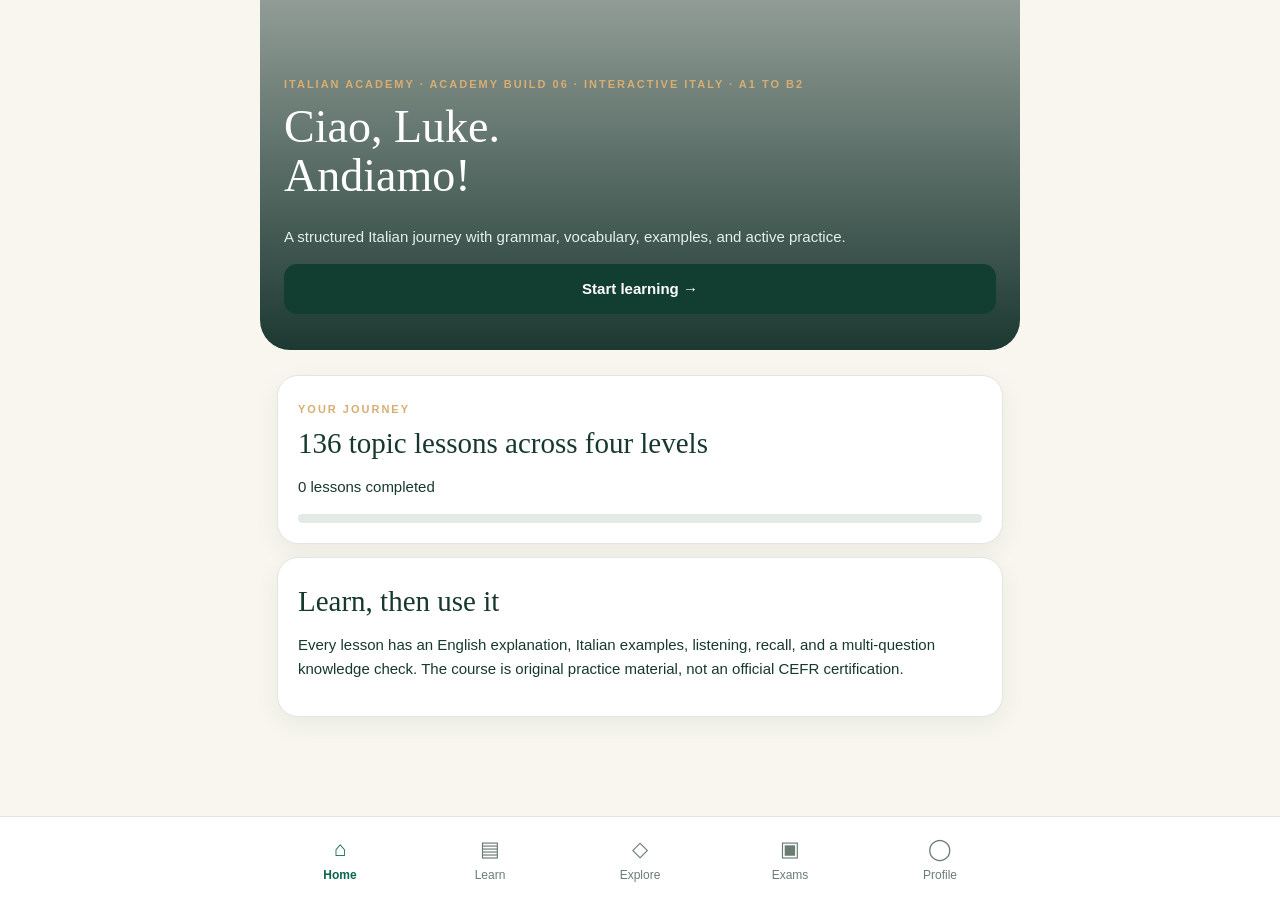
==== italy-adventures-06.html @ cfe43913 "Add files via upload" ====
<!doctype html><html lang="en"><head><meta charset="utf-8"><meta name="viewport" content="width=device-width,initial-scale=1,viewport-fit=cover"><meta name="theme-color" content="#123e32"><meta name="apple-mobile-web-app-capable" content="yes"><title>Italiano con Luke — ACADEMY BUILD 06 · INTERACTIVE ITALY</title><style>
:root{--forest:#123e32;--sage:#dfece2;--cream:#f8f6ef;--gold:#d8ad72;--ink:#17382e;--muted:#667a70;--line:#dfe8df}*{box-sizing:border-box}body{margin:0;background:var(--cream);color:var(--ink);font:15px/1.6 -apple-system,BlinkMacSystemFont,'Segoe UI',sans-serif}button,input{font:inherit}button{cursor:pointer}main{max-width:760px;margin:auto;padding:0 17px 110px}.hero{margin:0 -17px 25px;background:linear-gradient(0deg,#0c2b24ee,#0c2b2470),url('https://images.unsplash.com/photo-1552832230-c0197dd311b5?w=1400&q=88') center/cover;color:#fff;padding:75px 24px 36px;border-radius:0 0 30px 30px;min-height:350px;display:flex;flex-direction:column;justify-content:end}.hero h1{font:normal 46px/1.05 Georgia,serif;margin:10px 0}.hero p{color:#e4f1e7}.eyebrow{font-size:11px;letter-spacing:2px;text-transform:uppercase;color:var(--gold);font-weight:800}.card{background:#fff;border:1px solid var(--line);border-radius:21px;padding:20px;margin:13px 0;box-shadow:0 8px 25px #153d3210}.card h2,.heading{font:normal 29px Georgia,serif;margin:7px 0 12px}.card h3{margin:6px 0 12px}.muted{color:var(--muted)}.btn{background:var(--forest);color:#fff;border:0;border-radius:13px;padding:13px 18px;font-weight:700}.btn.secondary{background:var(--sage);color:var(--forest)}.btn.full{width:100%;margin-top:12px}.top{display:flex;align-items:center;gap:14px;padding:23px 0 8px}.back{border:0;background:#e5eee6;border-radius:12px;padding:8px 14px;font-size:23px;color:var(--forest)}.levels{display:grid;grid-template-columns:repeat(4,1fr);gap:8px;margin:18px 0}.levels button{padding:14px 5px;border:1px solid var(--line);background:#fff;border-radius:13px;color:var(--forest);font-weight:800}.levels button.on{background:var(--forest);color:#fff}.lessonrow{display:flex;align-items:center;gap:13px;width:100%;text-align:left;border:1px solid var(--line);background:#fff;border-radius:16px;padding:14px;margin:9px 0;color:var(--ink)}.num{background:#e6f1e9;border-radius:12px;padding:9px;min-width:42px;text-align:center;color:#155747;font-weight:800}.grow{flex:1}.lessonrow small{display:block;color:var(--muted)}.rule{background:#f1f7f1;border-left:4px solid #36765e;border-radius:12px;padding:16px;line-height:1.85}.example{border-bottom:1px solid var(--line);padding:15px 0}.example:last-child{border:0}.italian{font-size:21px;font-weight:700;line-height:1.5}.sound{background:#e4f0e8;border:0;color:#195a46;border-radius:11px;padding:9px 13px;float:right}.choice{display:block;width:100%;text-align:left;background:#fff;border:1px solid #d4e1d9;border-radius:13px;padding:13px;margin:9px 0;color:var(--ink)}.choice.sel{border-color:#126b4e;background:#e9f4ed}.feedback{padding:14px;background:#f1f6f0;border-radius:12px;margin:12px 0}.feedback.bad{background:#fff0e9}.progress{height:9px;background:#e2ebe4;border-radius:20px;overflow:hidden}.progress div{height:100%;background:#2b8062}.tabs{position:fixed;bottom:0;left:0;right:0;display:flex;justify-content:center;background:#fffffff2;border-top:1px solid var(--line);padding:10px 5px calc(10px + env(safe-area-inset-bottom));z-index:4;backdrop-filter:blur(12px)}.tabs button{flex:1;max-width:150px;border:0;background:none;color:#6b7d73;padding:5px 2px;font-size:12px}.tabs button.on{color:#0c654c;font-weight:800}.tabs span{display:block;font-size:21px}.note{font-size:13px;color:#63766b}.row{display:flex;gap:10px;align-items:center;justify-content:space-between}.photo{width:100%;height:170px;object-fit:cover;border-radius:16px}.pill{display:inline-block;background:#e5f0e7;color:#1a624c;padding:5px 10px;border-radius:20px;font-size:12px;font-weight:700}.input{width:100%;border:1px solid #cdded1;border-radius:12px;padding:13px;font-size:16px}.mini{padding:12px;background:#f4f7f3;border-radius:12px;margin:12px 0}details{background:#f5f8f4;padding:13px;border-radius:12px;margin:9px 0}summary{cursor:pointer;font-weight:700}@media(max-width:390px){.hero h1{font-size:40px}.card{padding:16px}}.card .photo{height:210px}.card .choice{line-height:1.6}.card .choice b{font-weight:700}.card .choice:disabled{opacity:.8}</style></head><body><main id="app"><div class="hero"><h1>Italiano con Luke</h1><p>Opening your Italian academy…</p></div></main><nav class="tabs" id="nav"></nav><script>
(function(){'use strict';
var DATA={"A1":[{"title":"First Words","topic":"Greetings and introductions","rule":"Italian greetings depend on context. Ciao is informal and can mean hello or goodbye; buongiorno is a polite daytime greeting; buonasera is used later in the day. Use Lei with strangers in formal situations.","examples":[["Ciao","Hi / Bye"],["Ciao, Luke!","Hi, Luke!"],["Buongiorno, signora.","Good morning, ma’am."],["Buonasera, come sta?","Good evening, how are you? (formal)"],["Piacere di conoscerti.","Nice to meet you. (informal)"],["Arrivederci, a domani!","Goodbye, see you tomorrow!"]],"quiz":[{"q":"How do you say “Good morning”?","a":"Buongiorno","choices":["Buonasera","Buongiorno","Arrivederci"],"why":"Buongiorno is a greeting used in the morning and daytime."}]},{"title":"Meet Someone","topic":"Names and where you are from","rule":"Mi chiamo + name introduces yourself. Come ti chiami? is informal; Come si chiama? is formal. Sono di + city or country indicates origin. Abito a + city means I live in.","examples":[["Mi chiamo Luke","My name is Luke"],["Sono di New York.","I am from New York."],["Come ti chiami?","What is your name? (informal)"],["Mi chiamo Luca.","My name is Luca."],["Di dove sei?","Where are you from?"],["Sono di Madrid, ma abito a Roma.","I am from Madrid, but I live in Rome."]],"quiz":[{"q":"How do you say “My name is Luke”?","a":"Mi chiamo Luke","choices":["Ho Luke","Mi chiamo Luke","Sono Luke anni"],"why":"Mi chiamo means “my name is”."}]},{"title":"Be & Have","topic":"Essere and avere","rule":"Essere (to be): sono, sei, è, siamo, siete, sono. Avere (to have): ho, hai, ha, abbiamo, avete, hanno. Italian uses avere for age: ho vent’anni, literally “I have twenty years.”","examples":[["Sono americano","I am American"],["Ho venti anni.","I am twenty years old."],["Io sono studente.","I am a student."],["Tu sei italiano?","Are you Italian?"],["Lei ha una sorella.","She has a sister."],["Abbiamo due libri.","We have two books."]],"quiz":[{"q":"Choose “I have”","a":"Ho","choices":["Sono","Hai","Ho"],"why":"Ho is the first-person form of avere (to have)."}]},{"title":"Articles","topic":"Il, lo, la, un, una","rule":"Definite articles agree with gender and number: il libro / i libri, la casa / le case, lo studente / gli studenti. Use l’ before vowels: l’amico, l’amica. Indefinite articles: un libro, uno studente, una casa, un’amica.","examples":[["Il libro","The book"],["La casa è bella.","The house is beautiful."],["Il ragazzo legge.","The boy reads."],["Lo studente parla.","The student speaks."],["L’amica arriva.","The female friend arrives."],["Una ragazza e un ragazzo.","A girl and a boy."]],"quiz":[{"q":"Which article goes with “casa”?","a":"La","choices":["Il","La","Lo"],"why":"Casa is a feminine singular noun."}]},{"title":"Everyday Numbers","topic":"Numbers and prices","rule":"Numbers 1–10: uno, due, tre, quattro, cinque, sei, sette, otto, nove, dieci. For prices ask Quanto costa? (singular) or Quanto costano? (plural). Euro remains euro in the plural.","examples":[["Quanto costa?","How much does it cost?"],["Costa cinque euro.","It costs five euros."],["Due cappuccini, per favore.","Two cappuccinos, please."],["Costa otto euro.","It costs eight euros."],["Quanto costano queste mele?","How much do these apples cost?"],["Ho tre fratelli.","I have three brothers."]],"quiz":[{"q":"How do you say “five”?","a":"Cinque","choices":["Quattro","Cinque","Sei"],"why":"Cinque means five."}]},{"title":"At the Café","topic":"Ordering politely","rule":"Vorrei + noun is a polite request (“I would like”). Un caffè in Italy usually means an espresso. Use per favore (please) and grazie (thank you). To ask for the bill: Il conto, per favore.","examples":[["Un caffè, per favore","A coffee, please"],["Vorrei un cappuccino.","I would like a cappuccino."],["Vorrei un tè, per favore.","I would like a tea, please."],["Prendo un espresso.","I’ll have an espresso."],["Il conto, per favore.","The bill, please."],["Posso pagare con carta?","Can I pay by card?"]],"quiz":[{"q":"What does “vorrei” mean?","a":"I would like","choices":["I have","I would like","I am"],"why":"Vorrei is a polite way to ask for something."}]},{"title":"Present Tense","topic":"Regular -are verbs","rule":"For regular -are verbs, remove -are and add -o, -i, -a, -iamo, -ate, -ano. Parlare: parlo, parli, parla, parliamo, parlate, parlano. The subject pronoun is often omitted because the ending identifies the subject.","examples":[["Parlo italiano","I speak Italian"],["Studio ogni giorno.","I study every day."],["Parlo italiano ogni giorno.","I speak Italian every day."],["Tu lavori a Roma.","You work in Rome."],["Studiamo insieme.","We study together."],["Loro abitano qui.","They live here."]],"quiz":[{"q":"Complete: Io ___ italiano.","a":"parlo","choices":["parli","parla","parlo"],"why":"The io form of parlare is parlo."}]},{"title":"Family","topic":"People and relationships","rule":"Family nouns include madre, padre, fratello, sorella, figlio, figlia. With a singular unmodified family member, Italian often omits the definite article after a possessive: mia madre, tuo fratello; but la mia sorellina takes the article.","examples":[["Mia sorella","My sister"],["Mio padre lavora.","My father works."],["Mia madre vive a Milano.","My mother lives in Milan."],["Ho una sorella e due fratelli.","I have a sister and two brothers."],["Questo è mio padre.","This is my father."],["La mia famiglia è grande.","My family is big."]],"quiz":[{"q":"What does “fratello” mean?","a":"Brother","choices":["Sister","Brother","Mother"],"why":"Fratello means brother."}]},{"title":"Around Town","topic":"Places and directions","rule":"Use c’è (there is) and ci sono (there are). For locations use vicino a (near), lontano da (far from), davanti a (in front of), dietro (behind). Dov’è...? asks where something is.","examples":[["Dov’è la stazione?","Where is the station?"],["La banca è a destra.","The bank is on the right."],["Dov’è la farmacia?","Where is the pharmacy?"],["C’è una banca qui vicino?","Is there a bank nearby?"],["La stazione è davanti al museo.","The station is in front of the museum."],["Ci sono due supermercati.","There are two supermarkets."]],"quiz":[{"q":"What does “a sinistra” mean?","a":"To the left","choices":["To the right","Straight ahead","To the left"],"why":"A sinistra means to the left."}]},{"title":"Food & Drinks","topic":"Eating in Italy","rule":"Food nouns have gender: il pane, la pasta, l’acqua. Mi piace + singular noun or infinitive; mi piacciono + plural noun. Preferisco means “I prefer”.","examples":[["L’acqua","Water"],["Mangio la pasta.","I eat pasta."],["Mi piace la pizza.","I like pizza."],["Mi piacciono le fragole.","I like strawberries."],["Preferisco l’acqua naturale.","I prefer still water."],["Non mangio carne.","I do not eat meat."]],"quiz":[{"q":"How do you say “water”?","a":"Acqua","choices":["Pane","Acqua","Latte"],"why":"Acqua is water."}]},{"title":"Daily Routine","topic":"Common reflexive verbs","rule":"Reflexive verbs use mi, ti, si, ci, vi, si. Svegliarsi: mi sveglio, ti svegli, si sveglia. The reflexive pronoun changes with the subject. Use alle + time: alle sette.","examples":[["Mi sveglio presto","I wake up early"],["Mi alzo alle sette.","I get up at seven."],["Mi sveglio alle sette.","I wake up at seven."],["Mi lavo e mi vesto.","I wash and get dressed."],["Ci alziamo presto.","We get up early."],["Vado a dormire alle undici.","I go to sleep at eleven."]],"quiz":[{"q":"What does “mi sveglio” mean?","a":"I wake up","choices":["I go out","I wake up","I go to bed"],"why":"Svegliarsi means to wake up."}]},{"title":"A1 Review","topic":"Putting it together","rule":"Arrivederci is a standard polite goodbye.","examples":[["Come stai?","How are you?"],["Sto bene, grazie.","I am well, thank you."]],"quiz":[{"q":"Which is a polite way to say goodbye?","a":"Arrivederci","choices":["Ciao bello","Arrivederci","Prego"],"why":"Arrivederci is a standard polite goodbye."}]},{"title":"Articles and gender","topic":"il, lo, la, l’ and plural articles","rule":"Italian nouns have grammatical gender. Use il for many masculine nouns, la for many feminine nouns, lo before s+consonant or z, and l’ before a vowel. Plurals commonly use i, gli, le.","examples":[["Il ragazzo parla.","The boy speaks."],["La ragazza studia.","The girl studies."]],"quiz":[{"q":"Translate: The boy speaks.","a":"Il ragazzo parla.","choices":["Il ragazzo parla.","La ragazza studia.","Non lo so."],"why":"The model answer is “Il ragazzo parla.”. Notice the structure: il, lo, la, l’ and plural articles."},{"q":"Translate: The girl studies.","a":"La ragazza studia.","choices":["La ragazza studia.","Il ragazzo parla.","Non capisco."],"why":"The model answer is “La ragazza studia.”."}]},{"title":"Present tense -are","topic":"Regular -are verbs","rule":"For regular -are verbs, remove -are and add -o, -i, -a, -iamo, -ate, -ano. Parlare: parlo, parli, parla, parliamo, parlate, parlano.","examples":[["Io parlo italiano.","I speak Italian."],["Noi studiamo ogni giorno.","We study every day."]],"quiz":[{"q":"Translate: I speak Italian.","a":"Io parlo italiano.","choices":["Io parlo italiano.","Noi studiamo ogni giorno.","Non lo so."],"why":"The model answer is “Io parlo italiano.”. Notice the structure: Regular -are verbs."},{"q":"Translate: We study every day.","a":"Noi studiamo ogni giorno.","choices":["Noi studiamo ogni giorno.","Io parlo italiano.","Non capisco."],"why":"The model answer is “Noi studiamo ogni giorno.”."}]},{"title":"Present tense -ere","topic":"Regular -ere verbs","rule":"For regular -ere verbs, endings include -o, -i, -e, -iamo, -ete, -ono. Prendere: prendo, prendi, prende, prendiamo, prendete, prendono.","examples":[["Io prendo un caffè.","I have a coffee."],["Lei legge un libro.","She reads a book."]],"quiz":[{"q":"Translate: I have a coffee.","a":"Io prendo un caffè.","choices":["Io prendo un caffè.","Lei legge un libro.","Non lo so."],"why":"The model answer is “Io prendo un caffè.”. Notice the structure: Regular -ere verbs."},{"q":"Translate: She reads a book.","a":"Lei legge un libro.","choices":["Lei legge un libro.","Io prendo un caffè.","Non capisco."],"why":"The model answer is “Lei legge un libro.”."}]},{"title":"Present tense -ire","topic":"Regular -ire verbs","rule":"Many -ire verbs use -o, -i, -e, -iamo, -ite, -ono; some insert -isc- in singular and third-person plural: capisco, capisci, capisce, capiamo, capite, capiscono.","examples":[["Io dormo otto ore.","I sleep eight hours."],["Loro capiscono italiano.","They understand Italian."]],"quiz":[{"q":"Translate: I sleep eight hours.","a":"Io dormo otto ore.","choices":["Io dormo otto ore.","Loro capiscono italiano.","Non lo so."],"why":"The model answer is “Io dormo otto ore.”. Notice the structure: Regular -ire verbs."},{"q":"Translate: They understand Italian.","a":"Loro capiscono italiano.","choices":["Loro capiscono italiano.","Io dormo otto ore.","Non capisco."],"why":"The model answer is “Loro capiscono italiano.”."}]},{"title":"Negation and questions","topic":"Non, dove, quando, perché","rule":"Focus on the structure: Non, dove, quando, perché. Read the two examples aloud, identify the verb forms and connectors, and then produce your own sentence without looking at the translation.","examples":[["Non capisco.","I do not understand."],["Perché studi italiano?","Why do you study Italian?"]],"quiz":[{"q":"Translate: I do not understand.","a":"Non capisco.","choices":["Non capisco.","Perché studi italiano?","Non lo so."],"why":"The model answer is “Non capisco.”. Notice the structure: Non, dove, quando, perché."},{"q":"Translate: Why do you study Italian?","a":"Perché studi italiano?","choices":["Perché studi italiano?","Non capisco.","Non capisco."],"why":"The model answer is “Perché studi italiano?”."}]},{"title":"Adjectives agreement","topic":"Masculine feminine singular plural","rule":"Focus on the structure: Masculine feminine singular plural. Read the two examples aloud, identify the verb forms and connectors, and then produce your own sentence without looking at the translation.","examples":[["La casa è bella.","The house is beautiful."],["I libri sono nuovi.","The books are new."]],"quiz":[{"q":"Translate: The house is beautiful.","a":"La casa è bella.","choices":["La casa è bella.","I libri sono nuovi.","Non lo so."],"why":"The model answer is “La casa è bella.”. Notice the structure: Masculine feminine singular plural."},{"q":"Translate: The books are new.","a":"I libri sono nuovi.","choices":["I libri sono nuovi.","La casa è bella.","Non capisco."],"why":"The model answer is “I libri sono nuovi.”."}]},{"title":"Prepositions","topic":"A, in, di, da, con, per","rule":"Focus on the structure: A, in, di, da, con, per. Read the two examples aloud, identify the verb forms and connectors, and then produce your own sentence without looking at the translation.","examples":[["Vado a Roma.","I am going to Rome."],["Vivo in Italia.","I live in Italy."]],"quiz":[{"q":"Translate: I am going to Rome.","a":"Vado a Roma.","choices":["Vado a Roma.","Vivo in Italia.","Non lo so."],"why":"The model answer is “Vado a Roma.”. Notice the structure: A, in, di, da, con, per."},{"q":"Translate: I live in Italy.","a":"Vivo in Italia.","choices":["Vivo in Italia.","Vado a Roma.","Non capisco."],"why":"The model answer is “Vivo in Italia.”."}]},{"title":"Daily routines","topic":"Reflexive verbs and frequency","rule":"Focus on the structure: Reflexive verbs and frequency. Read the two examples aloud, identify the verb forms and connectors, and then produce your own sentence without looking at the translation.","examples":[["Mi sveglio alle sette.","I wake up at seven."],["Mi lavo e faccio colazione.","I wash and have breakfast."]],"quiz":[{"q":"Translate: I wake up at seven.","a":"Mi sveglio alle sette.","choices":["Mi sveglio alle sette.","Mi lavo e faccio colazione.","Non lo so."],"why":"The model answer is “Mi sveglio alle sette.”. Notice the structure: Reflexive verbs and frequency."},{"q":"Translate: I wash and have breakfast.","a":"Mi lavo e faccio colazione.","choices":["Mi lavo e faccio colazione.","Mi sveglio alle sette.","Non capisco."],"why":"The model answer is “Mi lavo e faccio colazione.”."}]},{"title":"Modal verbs","topic":"Potere, volere, dovere","rule":"Focus on the structure: Potere, volere, dovere. Read the two examples aloud, identify the verb forms and connectors, and then produce your own sentence without looking at the translation.","examples":[["Posso entrare?","May I come in?"],["Devo studiare.","I have to study."]],"quiz":[{"q":"Translate: May I come in?","a":"Posso entrare?","choices":["Posso entrare?","Devo studiare.","Non lo so."],"why":"The model answer is “Posso entrare?”. Notice the structure: Potere, volere, dovere."},{"q":"Translate: I have to study.","a":"Devo studiare.","choices":["Devo studiare.","Posso entrare?","Non capisco."],"why":"The model answer is “Devo studiare.”."}]},{"title":"A1 final integration","topic":"Everyday communication","rule":"Focus on the structure: Everyday communication. Read the two examples aloud, identify the verb forms and connectors, and then produce your own sentence without looking at the translation.","examples":[["Vorrei un biglietto per Firenze.","I would like a ticket to Florence."],["A che ora parte il treno?","What time does the train leave?"]],"quiz":[{"q":"Translate: I would like a ticket to Florence.","a":"Vorrei un biglietto per Firenze.","choices":["Vorrei un biglietto per Firenze.","A che ora parte il treno?","Non lo so."],"why":"The model answer is “Vorrei un biglietto per Firenze.”. Notice the structure: Everyday communication."},{"q":"Translate: What time does the train leave?","a":"A che ora parte il treno?","choices":["A che ora parte il treno?","Vorrei un biglietto per Firenze.","Non capisco."],"why":"The model answer is “A che ora parte il treno?”."}]},{"title":"Questions and negation","topic":"Core grammar · A1","rule":"Non precedes a conjugated verb. Yes/no questions use rising intonation; question words include chi, che cosa, dove, quando, perché and come.","examples":[["Non capisco.","I do not understand."],["Dove abiti?","Where do you live?"]],"quiz":[{"q":"Which Italian sentence means “I do not understand.”?","a":"Non capisco.","choices":["Non capisco.","Dove abiti?","Non lo so."],"why":"The correct answer is “Non capisco.”. Non precedes a conjugated verb."},{"q":"Which Italian sentence means “Where do you live?”?","a":"Dove abiti?","choices":["Dove abiti?","Non capisco.","Non capisco."],"why":"The correct answer is “Dove abiti?”."}]},{"title":"Numbers and prices","topic":"Core grammar · A1","rule":"Numbers are essential for shopping. Ventuno (21), trentadue (32), cento (100). Quanto costa? asks the price of one item; quanto costano? for plural items.","examples":[["Quanto costa questo libro?","How much does this book cost?"],["Costa venticinque euro.","It costs twenty-five euros."]],"quiz":[{"q":"Which Italian sentence means “How much does this book cost?”?","a":"Quanto costa questo libro?","choices":["Quanto costa questo libro?","Costa venticinque euro.","Non lo so."],"why":"The correct answer is “Quanto costa questo libro?”. Numbers are essential for shopping."},{"q":"Which Italian sentence means “It costs twenty-five euros.”?","a":"Costa venticinque euro.","choices":["Costa venticinque euro.","Quanto costa questo libro?","Non capisco."],"why":"The correct answer is “Costa venticinque euro.”."}]},{"title":"Time and schedules","topic":"Core grammar · A1","rule":"Use È l’una for one o’clock and Sono le... for other hours. Use alle before a time for an appointment; a mezzogiorno means at noon.","examples":[["Sono le otto e mezza.","It is eight thirty."],["Il treno parte alle nove.","The train leaves at nine."]],"quiz":[{"q":"Which Italian sentence means “It is eight thirty.”?","a":"Sono le otto e mezza.","choices":["Sono le otto e mezza.","Il treno parte alle nove.","Non lo so."],"why":"The correct answer is “Sono le otto e mezza.”. Use È l’una for one o’clock and Sono le."},{"q":"Which Italian sentence means “The train leaves at nine.”?","a":"Il treno parte alle nove.","choices":["Il treno parte alle nove.","Sono le otto e mezza.","Non capisco."],"why":"The correct answer is “Il treno parte alle nove.”."}]},{"title":"Days, months and dates","topic":"Core grammar · A1","rule":"Italian days and months are normally lowercase. Use lunedì, martedì, mercoledì, giovedì, venerdì, sabato, domenica. For dates use il + number + month, but il primo for the first.","examples":[["Oggi è lunedì.","Today is Monday."],["Il corso inizia il primo marzo.","The course starts on March first."]],"quiz":[{"q":"Which Italian sentence means “Today is Monday.”?","a":"Oggi è lunedì.","choices":["Oggi è lunedì.","Il corso inizia il primo marzo.","Non lo so."],"why":"The correct answer is “Oggi è lunedì.”. Italian days and months are normally lowercase."},{"q":"Which Italian sentence means “The course starts on March first.”?","a":"Il corso inizia il primo marzo.","choices":["Il corso inizia il primo marzo.","Oggi è lunedì.","Non capisco."],"why":"The correct answer is “Il corso inizia il primo marzo.”."}]},{"title":"Modal verbs","topic":"Core grammar · A1","rule":"Potere, volere and dovere combine with an infinitive: posso parlare, voglio mangiare, devo studiare. The modal verb agrees with the subject.","examples":[["Posso entrare?","May I come in?"],["Devo studiare stasera.","I have to study tonight."]],"quiz":[{"q":"Which Italian sentence means “May I come in?”?","a":"Posso entrare?","choices":["Posso entrare?","Devo studiare stasera.","Non lo so."],"why":"The correct answer is “Posso entrare?”. Potere, volere and dovere combine with an infinitive: posso parlare, voglio mangiare, devo studiare."},{"q":"Which Italian sentence means “I have to study tonight.”?","a":"Devo studiare stasera.","choices":["Devo studiare stasera.","Posso entrare?","Non capisco."],"why":"The correct answer is “Devo studiare stasera.”."}]},{"title":"Adjectives and agreement","topic":"Core grammar · A1","rule":"Most adjectives agree in gender and number with the noun: ragazzo alto, ragazza alta, ragazzi alti, ragazze alte. Some adjectives ending in -e have plural -i.","examples":[["La casa è piccola.","The house is small."],["I libri sono interessanti.","The books are interesting."]],"quiz":[{"q":"Which Italian sentence means “The house is small.”?","a":"La casa è piccola.","choices":["La casa è piccola.","I libri sono interessanti.","Non lo so."],"why":"The correct answer is “La casa è piccola.”. Most adjectives agree in gender and number with the noun: ragazzo alto, ragazza alta, ragazzi alti, ragazze alte."},{"q":"Which Italian sentence means “The books are interesting.”?","a":"I libri sono interessanti.","choices":["I libri sono interessanti.","La casa è piccola.","Non capisco."],"why":"The correct answer is “I libri sono interessanti.”."}]},{"title":"Possessives","topic":"Core grammar · A1","rule":"Possessives usually take the article: il mio libro, la tua casa, i nostri amici. Singular unmodified family nouns usually omit the article: mia madre.","examples":[["Questo è il mio telefono.","This is my phone."],["Mio fratello vive qui.","My brother lives here."]],"quiz":[{"q":"Which Italian sentence means “This is my phone.”?","a":"Questo è il mio telefono.","choices":["Questo è il mio telefono.","Mio fratello vive qui.","Non lo so."],"why":"The correct answer is “Questo è il mio telefono.”. Possessives usually take the article: il mio libro, la tua casa, i nostri amici."},{"q":"Which Italian sentence means “My brother lives here.”?","a":"Mio fratello vive qui.","choices":["Mio fratello vive qui.","Questo è il mio telefono.","Non capisco."],"why":"The correct answer is “Mio fratello vive qui.”."}]},{"title":"Simple prepositions","topic":"Core grammar · A1","rule":"Common prepositions: a (to/in), in (in/to), di (of/from), da (from/at), con (with), per (for), su (on). Learn combinations through examples.","examples":[["Vado a scuola.","I go to school."],["Abito in Italia.","I live in Italy."]],"quiz":[{"q":"Which Italian sentence means “I go to school.”?","a":"Vado a scuola.","choices":["Vado a scuola.","Abito in Italia.","Non lo so."],"why":"The correct answer is “Vado a scuola.”. Common prepositions: a (to/in), in (in/to), di (of/from), da (from/at), con (with), per (for), su (on)."},{"q":"Which Italian sentence means “I live in Italy.”?","a":"Abito in Italia.","choices":["Abito in Italia.","Vado a scuola.","Non capisco."],"why":"The correct answer is “Abito in Italia.”."}]},{"title":"Past with avere","topic":"Core grammar · A1","rule":"Passato prossimo uses present tense avere plus past participle: ho parlato, hai mangiato, abbiamo visto. Many transitive verbs use avere.","examples":[["Ho comprato il pane.","I bought the bread."],["Abbiamo visitato Roma.","We visited Rome."]],"quiz":[{"q":"Which Italian sentence means “I bought the bread.”?","a":"Ho comprato il pane.","choices":["Ho comprato il pane.","Abbiamo visitato Roma.","Non lo so."],"why":"The correct answer is “Ho comprato il pane.”. Passato prossimo uses present tense avere plus past participle: ho parlato, hai mangiato, abbiamo visto."},{"q":"Which Italian sentence means “We visited Rome.”?","a":"Abbiamo visitato Roma.","choices":["Abbiamo visitato Roma.","Ho comprato il pane.","Non capisco."],"why":"The correct answer is “Abbiamo visitato Roma.”."}]},{"title":"Past with essere","topic":"Core grammar · A1","rule":"Movement and change-of-state verbs often use essere: sono andato/a, siamo arrivati/e. With essere, the participle agrees with the subject.","examples":[["Maria è arrivata ieri.","Maria arrived yesterday."],["Siamo andati al cinema.","We went to the cinema."]],"quiz":[{"q":"Which Italian sentence means “Maria arrived yesterday.”?","a":"Maria è arrivata ieri.","choices":["Maria è arrivata ieri.","Siamo andati al cinema.","Non lo so."],"why":"The correct answer is “Maria è arrivata ieri.”. Movement and change-of-state verbs often use essere: sono andato/a, siamo arrivati/e."},{"q":"Which Italian sentence means “We went to the cinema.”?","a":"Siamo andati al cinema.","choices":["Siamo andati al cinema.","Maria è arrivata ieri.","Non capisco."],"why":"The correct answer is “Siamo andati al cinema.”."}]},{"title":"Direct object basics","topic":"Core grammar · A1","rule":"Direct objects answer whom or what. Before a conjugated verb, mi, ti, lo, la, ci, vi, li, le can replace the noun. Lo vedo means I see him/it.","examples":[["Compro il libro.","I buy the book."],["Lo compro domani.","I will buy it tomorrow."]],"quiz":[{"q":"Which Italian sentence means “I buy the book.”?","a":"Compro il libro.","choices":["Compro il libro.","Lo compro domani.","Non lo so."],"why":"The correct answer is “Compro il libro.”. Direct objects answer whom or what."},{"q":"Which Italian sentence means “I will buy it tomorrow.”?","a":"Lo compro domani.","choices":["Lo compro domani.","Compro il libro.","Non capisco."],"why":"The correct answer is “Lo compro domani.”."}]},{"title":"A1 real-life conversation","topic":"Core grammar · A1","rule":"Combine greetings, polite requests, prices, times and directions. Speak in complete exchanges rather than isolated vocabulary.","examples":[["Buongiorno, vorrei due biglietti.","Good morning, I would like two tickets."],["A che ora parte il treno?","What time does the train leave?"]],"quiz":[{"q":"Which Italian sentence means “Good morning, I would like two tickets.”?","a":"Buongiorno, vorrei due biglietti.","choices":["Buongiorno, vorrei due biglietti.","A che ora parte il treno?","Non lo so."],"why":"The correct answer is “Buongiorno, vorrei due biglietti.”. Combine greetings, polite requests, prices, times and directions."},{"q":"Which Italian sentence means “What time does the train leave?”?","a":"A che ora parte il treno?","choices":["A che ora parte il treno?","Buongiorno, vorrei due biglietti.","Non capisco."],"why":"The correct answer is “A che ora parte il treno?”."}]}],"A2":[{"title":"Past Experiences","topic":"Passato prossimo","rule":"Mangiare takes avere in the passato prossimo.","examples":[["Ho mangiato","I ate / I have eaten"],["Ieri ho visitato Roma.","Yesterday I visited Rome."]],"quiz":[{"q":"Choose the past of “mangiare” with io.","a":"Ho mangiato","choices":["Sono mangiare","Ho mangiato","Mangio ieri"],"why":"Mangiare takes avere in the passato prossimo."}]},{"title":"Travel Stories","topic":"Movement verbs in the past","rule":"Andare uses essere in compound tenses.","examples":[["Sono arrivato","I arrived (masculine speaker)"],["Siamo andati a Firenze.","We went to Florence."]],"quiz":[{"q":"Choose the auxiliary for “andare”.","a":"Essere","choices":["Avere","Essere","Fare"],"why":"Andare uses essere in compound tenses."}]},{"title":"Describing the Past","topic":"Imperfetto","rule":"Imperfetto often describes repeated or ongoing past actions.","examples":[["Da piccolo giocavo","When I was little, I used to play"],["Prima abitavo a New York.","I used to live in New York."]],"quiz":[{"q":"Which tense describes a past habit?","a":"Imperfetto","choices":["Futuro","Imperfetto","Imperativo"],"why":"Imperfetto often describes repeated or ongoing past actions."}]},{"title":"Plans & Predictions","topic":"Future simple","rule":"Partirò is the first-person future of partire.","examples":[["Partirò domani","I will leave tomorrow"],["Visiteremo Venezia.","We will visit Venice."]],"quiz":[{"q":"Complete: Domani io ___.","a":"partirò","choices":["partivo","partirò","parto ieri"],"why":"Partirò is the first-person future of partire."}]},{"title":"At the Restaurant","topic":"Polite requests","rule":"Potrei is the conditional of potere.","examples":[["Potrei avere il menù?","Could I have the menu?"],["Vorremmo un tavolo per due.","We would like a table for two."]],"quiz":[{"q":"What does “potrei” express?","a":"A polite request","choices":["A command","A polite request","A past habit"],"why":"Potrei is the conditional of potere."}]},{"title":"Shopping","topic":"Comparisons","rule":"Più costoso means more expensive.","examples":[["Più grande di","Bigger than"],["Questo costa meno.","This costs less."]],"quiz":[{"q":"How do you say “more expensive”?","a":"Più costoso","choices":["Meno caro","Più costoso","Così grande"],"why":"Più costoso means more expensive."}]},{"title":"Pronouns","topic":"Direct objects","rule":"Lo replaces a masculine singular direct object.","examples":[["Lo vedo","I see him / it"],["La conosco bene.","I know her well."]],"quiz":[{"q":"Replace “il libro” in “Leggo il libro”.","a":"Lo leggo","choices":["La leggo","Li leggo","Lo leggo"],"why":"Lo replaces a masculine singular direct object."}]},{"title":"Health","topic":"At the pharmacy","rule":"Mal di gola means a sore throat.","examples":[["Mi fa male la testa","My head hurts"],["Ho bisogno di una farmacia.","I need a pharmacy."]],"quiz":[{"q":"What does “ho mal di gola” mean?","a":"I have a sore throat","choices":["I have a fever","I have a sore throat","I have a headache"],"why":"Mal di gola means a sore throat."}]},{"title":"Giving Instructions","topic":"Imperative","rule":"Parla is the tu imperative of parlare.","examples":[["Ascolta!","Listen!"],["Prendi la seconda strada.","Take the second street."]],"quiz":[{"q":"Choose the informal singular command “Speak!”","a":"Parla!","choices":["Parliamo!","Parla!","Parlavo!"],"why":"Parla is the tu imperative of parlare."}]},{"title":"Daily Connections","topic":"Prepositions","rule":"A + il contracts to al.","examples":[["Vado al cinema","I go to the cinema"],["Vengo dalla stazione.","I am coming from the station."]],"quiz":[{"q":"Complete: Vado ___ cinema.","a":"al","choices":["dal","nel","al"],"why":"A + il contracts to al."}]},{"title":"Making Plans","topic":"Invitations","rule":"Ci vediamo is a common way to arrange a meeting.","examples":[["Ti va di uscire?","Do you feel like going out?"],["Ci vediamo alle otto.","See you at eight."]],"quiz":[{"q":"What does “ci vediamo” mean?","a":"See you","choices":["We eat","See you","We study"],"why":"Ci vediamo is a common way to arrange a meeting."}]},{"title":"A2 Review","topic":"Travel and everyday life","rule":"Mi piacerebbe expresses a hypothetical desire.","examples":[["Mi piacerebbe","I would like"],["Mi piacerebbe imparare meglio.","I would like to learn better."]],"quiz":[{"q":"Which form expresses a wish politely?","a":"Mi piacerebbe","choices":["Mi piaceva ieri","Mi piacerebbe","Mi piaccio"],"why":"Mi piacerebbe expresses a hypothetical desire."}]},{"title":"Past with avere","topic":"Passato prossimo and participles","rule":"Passato prossimo uses a present-tense auxiliary plus past participle. Many transitive verbs use avere: ho mangiato, hai mangiato, ha mangiato.","examples":[["Ho mangiato una pizza.","I ate a pizza."],["Abbiamo visto un film.","We watched a movie."]],"quiz":[{"q":"Translate: I ate a pizza.","a":"Ho mangiato una pizza.","choices":["Ho mangiato una pizza.","Abbiamo visto un film.","Non lo so."],"why":"The model answer is “Ho mangiato una pizza.”. Notice the structure: Passato prossimo and participles."},{"q":"Translate: We watched a movie.","a":"Abbiamo visto un film.","choices":["Abbiamo visto un film.","Ho mangiato una pizza.","Non capisco."],"why":"The model answer is “Abbiamo visto un film.”."}]},{"title":"Past with essere","topic":"Movement and agreement","rule":"Many verbs of movement and change use essere in the passato prossimo. The participle agrees with the subject: sono arrivato / arrivata.","examples":[["Sono arrivato ieri.","I arrived yesterday."],["Maria è partita presto.","Maria left early."]],"quiz":[{"q":"Translate: I arrived yesterday.","a":"Sono arrivato ieri.","choices":["Sono arrivato ieri.","Maria è partita presto.","Non lo so."],"why":"The model answer is “Sono arrivato ieri.”. Notice the structure: Movement and agreement."},{"q":"Translate: Maria left early.","a":"Maria è partita presto.","choices":["Maria è partita presto.","Sono arrivato ieri.","Non capisco."],"why":"The model answer is “Maria è partita presto.”."}]},{"title":"Imperfect tense","topic":"Habits and background in the past","rule":"Imperfetto describes repeated past habits, ongoing past states, and background. Contrast it with passato prossimo for completed events.","examples":[["Da bambino giocavo fuori.","As a child I used to play outside."],["Pioveva quando sono uscito.","It was raining when I went out."]],"quiz":[{"q":"Translate: As a child I used to play outside.","a":"Da bambino giocavo fuori.","choices":["Da bambino giocavo fuori.","Pioveva quando sono uscito.","Non lo so."],"why":"The model answer is “Da bambino giocavo fuori.”. Notice the structure: Habits and background in the past."},{"q":"Translate: It was raining when I went out.","a":"Pioveva quando sono uscito.","choices":["Pioveva quando sono uscito.","Da bambino giocavo fuori.","Non capisco."],"why":"The model answer is “Pioveva quando sono uscito.”."}]},{"title":"Direct object pronouns","topic":"Lo, la, li, le","rule":"Focus on the structure: Lo, la, li, le. Read the two examples aloud, identify the verb forms and connectors, and then produce your own sentence without looking at the translation.","examples":[["Lo conosco bene.","I know him well."],["La vedo domani.","I will see her tomorrow."]],"quiz":[{"q":"Translate: I know him well.","a":"Lo conosco bene.","choices":["Lo conosco bene.","La vedo domani.","Non lo so."],"why":"The model answer is “Lo conosco bene.”. Notice the structure: Lo, la, li, le."},{"q":"Translate: I will see her tomorrow.","a":"La vedo domani.","choices":["La vedo domani.","Lo conosco bene.","Non capisco."],"why":"The model answer is “La vedo domani.”."}]},{"title":"Indirect object pronouns","topic":"Mi, ti, gli, le, ci, vi","rule":"Focus on the structure: Mi, ti, gli, le, ci, vi. Read the two examples aloud, identify the verb forms and connectors, and then produce your own sentence without looking at the translation.","examples":[["Gli scrivo stasera.","I will write to him tonight."],["Le telefono domani.","I will call her tomorrow."]],"quiz":[{"q":"Translate: I will write to him tonight.","a":"Gli scrivo stasera.","choices":["Gli scrivo stasera.","Le telefono domani.","Non lo so."],"why":"The model answer is “Gli scrivo stasera.”. Notice the structure: Mi, ti, gli, le, ci, vi."},{"q":"Translate: I will call her tomorrow.","a":"Le telefono domani.","choices":["Le telefono domani.","Gli scrivo stasera.","Non capisco."],"why":"The model answer is “Le telefono domani.”."}]},{"title":"Comparisons","topic":"Più, meno, come, di","rule":"Focus on the structure: Più, meno, come, di. Read the two examples aloud, identify the verb forms and connectors, and then produce your own sentence without looking at the translation.","examples":[["Roma è più grande di Siena.","Rome is bigger than Siena."],["Questo è meno caro.","This is less expensive."]],"quiz":[{"q":"Translate: Rome is bigger than Siena.","a":"Roma è più grande di Siena.","choices":["Roma è più grande di Siena.","Questo è meno caro.","Non lo so."],"why":"The model answer is “Roma è più grande di Siena.”. Notice the structure: Più, meno, come, di."},{"q":"Translate: This is less expensive.","a":"Questo è meno caro.","choices":["Questo è meno caro.","Roma è più grande di Siena.","Non capisco."],"why":"The model answer is “Questo è meno caro.”."}]},{"title":"Future tense","topic":"Futuro semplice","rule":"Focus on the structure: Futuro semplice. Read the two examples aloud, identify the verb forms and connectors, and then produce your own sentence without looking at the translation.","examples":[["Domani partirò.","I will leave tomorrow."],["Studieremo insieme.","We will study together."]],"quiz":[{"q":"Translate: I will leave tomorrow.","a":"Domani partirò.","choices":["Domani partirò.","Studieremo insieme.","Non lo so."],"why":"The model answer is “Domani partirò.”. Notice the structure: Futuro semplice."},{"q":"Translate: We will study together.","a":"Studieremo insieme.","choices":["Studieremo insieme.","Domani partirò.","Non capisco."],"why":"The model answer is “Studieremo insieme.”."}]},{"title":"Conditional polite requests","topic":"Vorrei and potrei","rule":"Focus on the structure: Vorrei and potrei. Read the two examples aloud, identify the verb forms and connectors, and then produce your own sentence without looking at the translation.","examples":[["Vorrei prenotare un tavolo.","I would like to book a table."],["Potresti aiutarmi?","Could you help me?"]],"quiz":[{"q":"Translate: I would like to book a table.","a":"Vorrei prenotare un tavolo.","choices":["Vorrei prenotare un tavolo.","Potresti aiutarmi?","Non lo so."],"why":"The model answer is “Vorrei prenotare un tavolo.”. Notice the structure: Vorrei and potrei."},{"q":"Translate: Could you help me?","a":"Potresti aiutarmi?","choices":["Potresti aiutarmi?","Vorrei prenotare un tavolo.","Non capisco."],"why":"The model answer is “Potresti aiutarmi?”."}]},{"title":"Relative clauses","topic":"Che and cui","rule":"Focus on the structure: Che and cui. Read the two examples aloud, identify the verb forms and connectors, and then produce your own sentence without looking at the translation.","examples":[["Il libro che leggo è bello.","The book I am reading is good."],["La persona con cui parlo è gentile.","The person I am talking with is kind."]],"quiz":[{"q":"Translate: The book I am reading is good.","a":"Il libro che leggo è bello.","choices":["Il libro che leggo è bello.","La persona con cui parlo è gentile.","Non lo so."],"why":"The model answer is “Il libro che leggo è bello.”. Notice the structure: Che and cui."},{"q":"Translate: The person I am talking with is kind.","a":"La persona con cui parlo è gentile.","choices":["La persona con cui parlo è gentile.","Il libro che leggo è bello.","Non capisco."],"why":"The model answer is “La persona con cui parlo è gentile.”."}]},{"title":"A2 final integration","topic":"Travel, work and narration","rule":"Focus on the structure: Travel, work and narration. Read the two examples aloud, identify the verb forms and connectors, and then produce your own sentence without looking at the translation.","examples":[["Ieri ho perso il treno.","Yesterday I missed the train."],["Potrebbe indicarmi la strada?","Could you show me the way?"]],"quiz":[{"q":"Translate: Yesterday I missed the train.","a":"Ieri ho perso il treno.","choices":["Ieri ho perso il treno.","Potrebbe indicarmi la strada?","Non lo so."],"why":"The model answer is “Ieri ho perso il treno.”. Notice the structure: Travel, work and narration."},{"q":"Translate: Could you show me the way?","a":"Potrebbe indicarmi la strada?","choices":["Potrebbe indicarmi la strada?","Ieri ho perso il treno.","Non capisco."],"why":"The model answer is “Potrebbe indicarmi la strada?”."}]},{"title":"Imperfetto forms","topic":"Core grammar · A2","rule":"Imperfetto describes habitual or ongoing past situations. Regular endings: -vo, -vi, -va, -vamo, -vate, -vano. Essere is ero, eri, era, eravamo, eravate, erano.","examples":[["Da piccolo giocavo qui.","As a child I used to play here."],["Ieri pioveva.","It was raining yesterday."]],"quiz":[{"q":"Which Italian sentence means “As a child I used to play here.”?","a":"Da piccolo giocavo qui.","choices":["Da piccolo giocavo qui.","Ieri pioveva.","Non lo so."],"why":"The correct answer is “Da piccolo giocavo qui.”. Imperfetto describes habitual or ongoing past situations."},{"q":"Which Italian sentence means “It was raining yesterday.”?","a":"Ieri pioveva.","choices":["Ieri pioveva.","Da piccolo giocavo qui.","Non capisco."],"why":"The correct answer is “Ieri pioveva.”."}]},{"title":"Imperfetto vs passato prossimo","topic":"Core grammar · A2","rule":"Imperfetto gives background, repeated actions and states; passato prossimo presents completed events. The two often occur together.","examples":[["Mentre studiavo, è arrivato Luca.","While I was studying, Luca arrived."],["Ieri ho finito il lavoro.","Yesterday I finished the work."]],"quiz":[{"q":"Which Italian sentence means “While I was studying, Luca arrived.”?","a":"Mentre studiavo, è arrivato Luca.","choices":["Mentre studiavo, è arrivato Luca.","Ieri ho finito il lavoro.","Non lo so."],"why":"The correct answer is “Mentre studiavo, è arrivato Luca.”. Imperfetto gives background, repeated actions and states; passato prossimo presents completed events."},{"q":"Which Italian sentence means “Yesterday I finished the work.”?","a":"Ieri ho finito il lavoro.","choices":["Ieri ho finito il lavoro.","Mentre studiavo, è arrivato Luca.","Non capisco."],"why":"The correct answer is “Ieri ho finito il lavoro.”."}]},{"title":"Future tense","topic":"Core grammar · A2","rule":"Regular future endings are -ò, -ai, -à, -emo, -ete, -anno. Parlare becomes parlerò; essere and avere become sarò and avrò.","examples":[["Domani partirò presto.","Tomorrow I will leave early."],["Avremo tempo sabato.","We will have time on Saturday."]],"quiz":[{"q":"Which Italian sentence means “Tomorrow I will leave early.”?","a":"Domani partirò presto.","choices":["Domani partirò presto.","Avremo tempo sabato.","Non lo so."],"why":"The correct answer is “Domani partirò presto.”. Regular future endings are -ò, -ai, -à, -emo, -ete, -anno."},{"q":"Which Italian sentence means “We will have time on Saturday.”?","a":"Avremo tempo sabato.","choices":["Avremo tempo sabato.","Domani partirò presto.","Non capisco."],"why":"The correct answer is “Avremo tempo sabato.”."}]},{"title":"Conditional for politeness","topic":"Core grammar · A2","rule":"The present conditional softens requests and expresses hypothetical wishes. Vorrei, potrei and dovrei are common irregular forms.","examples":[["Potresti aiutarmi?","Could you help me?"],["Vorrei prenotare un tavolo.","I would like to reserve a table."]],"quiz":[{"q":"Which Italian sentence means “Could you help me?”?","a":"Potresti aiutarmi?","choices":["Potresti aiutarmi?","Vorrei prenotare un tavolo.","Non lo so."],"why":"The correct answer is “Potresti aiutarmi?”. The present conditional softens requests and expresses hypothetical wishes."},{"q":"Which Italian sentence means “I would like to reserve a table.”?","a":"Vorrei prenotare un tavolo.","choices":["Vorrei prenotare un tavolo.","Potresti aiutarmi?","Non capisco."],"why":"The correct answer is “Vorrei prenotare un tavolo.”."}]},{"title":"Indirect object pronouns","topic":"Core grammar · A2","rule":"Indirect pronouns answer to whom: mi, ti, gli, le, ci, vi, gli. Le scrivo means I write to her.","examples":[["Gli telefono ogni sera.","I call him every evening."],["Le mando un messaggio.","I send her a message."]],"quiz":[{"q":"Which Italian sentence means “I call him every evening.”?","a":"Gli telefono ogni sera.","choices":["Gli telefono ogni sera.","Le mando un messaggio.","Non lo so."],"why":"The correct answer is “Gli telefono ogni sera.”. Indirect pronouns answer to whom: mi, ti, gli, le, ci, vi, gli."},{"q":"Which Italian sentence means “I send her a message.”?","a":"Le mando un messaggio.","choices":["Le mando un messaggio.","Gli telefono ogni sera.","Non capisco."],"why":"The correct answer is “Le mando un messaggio.”."}]},{"title":"Ci and ne","topic":"Core grammar · A2","rule":"Ci can replace a place or a phrase introduced by a; ne can replace a quantity or a phrase introduced by di. Context determines the meaning.","examples":[["Vai a Roma? Sì, ci vado.","Are you going to Rome? Yes, I am."],["Vuoi del pane? Ne prendo un po’.","Do you want some bread? I will take a little."]],"quiz":[{"q":"Which Italian sentence means “Are you going to Rome? Yes, I am.”?","a":"Vai a Roma? Sì, ci vado.","choices":["Vai a Roma? Sì, ci vado.","Vuoi del pane? Ne prendo un po’.","Non lo so."],"why":"The correct answer is “Vai a Roma? Sì, ci vado.”. Ci can replace a place or a phrase introduced by a; ne can replace a quantity or a phrase introduced by di."},{"q":"Which Italian sentence means “Do you want some bread? I will take a little.”?","a":"Vuoi del pane? Ne prendo un po’.","choices":["Vuoi del pane? Ne prendo un po’.","Vai a Roma? Sì, ci vado.","Non capisco."],"why":"The correct answer is “Vuoi del pane? Ne prendo un po’.”."}]},{"title":"Comparatives","topic":"Core grammar · A2","rule":"Use più...di or meno...di for comparison of two nouns or pronouns; più...che often compares qualities or actions. Come/quanto expresses equality.","examples":[["Marco è più alto di Luca.","Marco is taller than Luca."],["Questo libro è meno caro.","This book is less expensive."]],"quiz":[{"q":"Which Italian sentence means “Marco is taller than Luca.”?","a":"Marco è più alto di Luca.","choices":["Marco è più alto di Luca.","Questo libro è meno caro.","Non lo so."],"why":"The correct answer is “Marco è più alto di Luca.”. Use più."},{"q":"Which Italian sentence means “This book is less expensive.”?","a":"Questo libro è meno caro.","choices":["Questo libro è meno caro.","Marco è più alto di Luca.","Non capisco."],"why":"The correct answer is “Questo libro è meno caro.”."}]},{"title":"Superlatives","topic":"Core grammar · A2","rule":"Relative superlatives use article + più/meno: il più bello. Absolute superlatives often use -issimo: bellissimo.","examples":[["È la città più bella.","It is the most beautiful city."],["Questo dolce è buonissimo.","This dessert is extremely good."]],"quiz":[{"q":"Which Italian sentence means “It is the most beautiful city.”?","a":"È la città più bella.","choices":["È la città più bella.","Questo dolce è buonissimo.","Non lo so."],"why":"The correct answer is “È la città più bella.”. Relative superlatives use article + più/meno: il più bello."},{"q":"Which Italian sentence means “This dessert is extremely good.”?","a":"Questo dolce è buonissimo.","choices":["Questo dolce è buonissimo.","È la città più bella.","Non capisco."],"why":"The correct answer is “Questo dolce è buonissimo.”."}]},{"title":"Reflexive verbs in the past","topic":"Core grammar · A2","rule":"Reflexive verbs take essere in passato prossimo: mi sono svegliato/a, ci siamo vestiti/e. The participle agrees with the subject.","examples":[["Mi sono alzata alle sette.","I got up at seven."],["Ci siamo divertiti molto.","We had a lot of fun."]],"quiz":[{"q":"Which Italian sentence means “I got up at seven.”?","a":"Mi sono alzata alle sette.","choices":["Mi sono alzata alle sette.","Ci siamo divertiti molto.","Non lo so."],"why":"The correct answer is “Mi sono alzata alle sette.”. Reflexive verbs take essere in passato prossimo: mi sono svegliato/a, ci siamo vestiti/e."},{"q":"Which Italian sentence means “We had a lot of fun.”?","a":"Ci siamo divertiti molto.","choices":["Ci siamo divertiti molto.","Mi sono alzata alle sette.","Non capisco."],"why":"The correct answer is “Ci siamo divertiti molto.”."}]},{"title":"Imperative","topic":"Core grammar · A2","rule":"Use the imperative for instructions: parla!, prendi!, dormi! Formal Lei imperatives differ: parli!, prenda! Negative tu uses non + infinitive.","examples":[["Ascolta attentamente!","Listen carefully!"],["Non parlare così forte!","Do not speak so loudly!"]],"quiz":[{"q":"Which Italian sentence means “Listen carefully!”?","a":"Ascolta attentamente!","choices":["Ascolta attentamente!","Non parlare così forte!","Non lo so."],"why":"The correct answer is “Ascolta attentamente!”. Use the imperative for instructions: parla!, prendi!, dormi! Formal Lei imperatives differ: parli!, prenda! Negative tu uses non + infinitive."},{"q":"Which Italian sentence means “Do not speak so loudly!”?","a":"Non parlare così forte!","choices":["Non parlare così forte!","Ascolta attentamente!","Non capisco."],"why":"The correct answer is “Non parlare così forte!”."}]},{"title":"Relative pronouns","topic":"Core grammar · A2","rule":"Che connects a relative clause to a noun and can be subject or direct object; cui follows prepositions for indirect relationships.","examples":[["Il libro che leggo è bello.","The book I am reading is good."],["La persona con cui parlo è gentile.","The person I am speaking with is kind."]],"quiz":[{"q":"Which Italian sentence means “The book I am reading is good.”?","a":"Il libro che leggo è bello.","choices":["Il libro che leggo è bello.","La persona con cui parlo è gentile.","Non lo so."],"why":"The correct answer is “Il libro che leggo è bello.”. Che connects a relative clause to a noun and can be subject or direct object; cui follows prepositions for indirect relationships."},{"q":"Which Italian sentence means “The person I am speaking with is kind.”?","a":"La persona con cui parlo è gentile.","choices":["La persona con cui parlo è gentile.","Il libro che leggo è bello.","Non capisco."],"why":"The correct answer is “La persona con cui parlo è gentile.”."}]},{"title":"A2 integrated scenarios","topic":"Core grammar · A2","rule":"Describe a completed trip, give background details, ask politely, and handle problems in a restaurant or hotel.","examples":[["Quando siamo arrivati, pioveva.","When we arrived, it was raining."],["Potrebbe cambiare la prenotazione?","Could you change the reservation?"]],"quiz":[{"q":"Which Italian sentence means “When we arrived, it was raining.”?","a":"Quando siamo arrivati, pioveva.","choices":["Quando siamo arrivati, pioveva.","Potrebbe cambiare la prenotazione?","Non lo so."],"why":"The correct answer is “Quando siamo arrivati, pioveva.”. Describe a completed trip, give background details, ask politely, and handle problems in a restaurant or hotel."},{"q":"Which Italian sentence means “Could you change the reservation?”?","a":"Potrebbe cambiare la prenotazione?","choices":["Potrebbe cambiare la prenotazione?","Quando siamo arrivati, pioveva.","Non capisco."],"why":"The correct answer is “Potrebbe cambiare la prenotazione?”."}]}],"B1":[{"title":"Opinions","topic":"Expressing viewpoints","rule":"Secondo me introduces a personal opinion.","examples":[["Secondo me","In my opinion"],["Secondo me è una buona idea.","In my opinion it is a good idea."]],"quiz":[{"q":"How do you say “In my opinion”?","a":"Secondo me","choices":["A causa di","Secondo me","Per esempio"],"why":"Secondo me introduces a personal opinion."}]},{"title":"Possibilities","topic":"Present conditional","rule":"Farei is the present conditional of fare.","examples":[["Farei un viaggio","I would take a trip"],["Comprerei una casa al mare.","I would buy a house by the sea."]],"quiz":[{"q":"Choose “I would do”.","a":"Farei","choices":["Farò","Facevo","Farei"],"why":"Farei is the present conditional of fare."}]},{"title":"Uncertainty","topic":"Present subjunctive","rule":"Credo che often introduces the subjunctive.","examples":[["Penso che sia","I think that it is"],["Credo che lui abbia ragione.","I believe he is right."]],"quiz":[{"q":"Complete: Credo che ___ importante.","a":"sia","choices":["è sempre","sia","sarà ieri"],"why":"Credo che often introduces the subjunctive."}]},{"title":"Explaining Reasons","topic":"Cause and effect","rule":"Dato che introduces a reason.","examples":[["Dato che piove","Since it is raining"],["Resto a casa perché sono stanco.","I am staying home because I am tired."]],"quiz":[{"q":"What does “dato che” mean?","a":"Since / given that","choices":["Although","Since / given that","Unless"],"why":"Dato che introduces a reason."}]},{"title":"Narrating Events","topic":"Past tenses together","rule":"Imperfetto sets the background for a completed past event.","examples":[["Mentre camminavo","While I was walking"],["Mentre studiavo, ha telefonato.","While I was studying, someone called."]],"quiz":[{"q":"Which tense sets the background?","a":"Imperfetto","choices":["Futuro","Imperfetto","Imperativo"],"why":"Imperfetto sets the background for a completed past event."}]},{"title":"Advice","topic":"Giving recommendations","rule":"Dovresti is a conditional form of dovere.","examples":[["Dovresti riposare","You should rest"],["Al tuo posto, parlerei con lei.","In your place, I would speak with her."]],"quiz":[{"q":"How do you say “You should”?","a":"Dovresti","choices":["Devi ieri","Dovresti","Dovevi sempre"],"why":"Dovresti is a conditional form of dovere."}]},{"title":"At Work","topic":"Professional situations","rule":"Colloquio di lavoro means job interview.","examples":[["Ho un colloquio","I have an interview"],["Sto cercando un nuovo lavoro.","I am looking for a new job."]],"quiz":[{"q":"What does “colloquio di lavoro” mean?","a":"Job interview","choices":["Work permit","Job interview","Office hours"],"why":"Colloquio di lavoro means job interview."}]},{"title":"Relative Clauses","topic":"Connecting ideas","rule":"Che can act as a relative pronoun.","examples":[["La persona che conosco","The person I know"],["Il libro che leggo è interessante.","The book I am reading is interesting."]],"quiz":[{"q":"Which word introduces a relative clause?","a":"Che","choices":["Che","Ma","Se"],"why":"Che can act as a relative pronoun."}]},{"title":"Real Conversations","topic":"Disagreement politely","rule":"Però expresses contrast.","examples":[["Non sono d’accordo","I disagree"],["Capisco, però la penso diversamente.","I understand, but I see it differently."]],"quiz":[{"q":"What does “però” mean?","a":"However / but","choices":["Therefore","However / but","Before"],"why":"Però expresses contrast."}]},{"title":"News & Media","topic":"Understanding reports","rule":"Notizia means a piece of news.","examples":[["Secondo il giornale","According to the newspaper"],["La notizia è stata confermata.","The news has been confirmed."]],"quiz":[{"q":"What does “notizia” mean?","a":"News item","choices":["Novel","News item","Advertisement"],"why":"Notizia means a piece of news."}]},{"title":"Hypotheticals","topic":"If clauses","rule":"An unreal present condition often uses the imperfect subjunctive.","examples":[["Se avessi tempo","If I had time"],["Se avessi tempo, viaggerei.","If I had time, I would travel."]],"quiz":[{"q":"Which verb follows se in this hypothetical?","a":"Avessi","choices":["Ho","Avessi","Avrò"],"why":"An unreal present condition often uses the imperfect subjunctive."}]},{"title":"B1 Review","topic":"Connected communication","rule":"Nonostante introduces a concession.","examples":[["Nonostante tutto","Despite everything"],["Nonostante la pioggia, siamo usciti.","Despite the rain, we went out."]],"quiz":[{"q":"What does “nonostante” mean?","a":"Despite","choices":["Because","Despite","Before"],"why":"Nonostante introduces a concession."}]},{"title":"Past narration","topic":"Imperfetto vs passato prossimo","rule":"Focus on the structure: Imperfetto vs passato prossimo. Read the two examples aloud, identify the verb forms and connectors, and then produce your own sentence without looking at the translation.","examples":[["Mentre studiavo, è suonato il telefono.","While I was studying, the phone rang."],["Quando ero piccolo vivevo a Napoli.","When I was little I lived in Naples."]],"quiz":[{"q":"Translate: While I was studying, the phone rang.","a":"Mentre studiavo, è suonato il telefono.","choices":["Mentre studiavo, è suonato il telefono.","Quando ero piccolo vivevo a Napoli.","Non lo so."],"why":"The model answer is “Mentre studiavo, è suonato il telefono.”. Notice the structure: Imperfetto vs passato prossimo."},{"q":"Translate: When I was little I lived in Naples.","a":"Quando ero piccolo vivevo a Napoli.","choices":["Quando ero piccolo vivevo a Napoli.","Mentre studiavo, è suonato il telefono.","Non capisco."],"why":"The model answer is “Quando ero piccolo vivevo a Napoli.”."}]},{"title":"Present subjunctive","topic":"Congiuntivo presente","rule":"After expressions of uncertainty, opinion, hope, and emotion, Italian often uses congiuntivo: penso che sia, spero che tu stia.","examples":[["Penso che sia importante.","I think it is important."],["Spero che tu stia bene.","I hope you are well."]],"quiz":[{"q":"Translate: I think it is important.","a":"Penso che sia importante.","choices":["Penso che sia importante.","Spero che tu stia bene.","Non lo so."],"why":"The model answer is “Penso che sia importante.”. Notice the structure: Congiuntivo presente."},{"q":"Translate: I hope you are well.","a":"Spero che tu stia bene.","choices":["Spero che tu stia bene.","Penso che sia importante.","Non capisco."],"why":"The model answer is “Spero che tu stia bene.”."}]},{"title":"Opinions and arguments","topic":"Expressing agreement and disagreement","rule":"Focus on the structure: Expressing agreement and disagreement. Read the two examples aloud, identify the verb forms and connectors, and then produce your own sentence without looking at the translation.","examples":[["Secondo me, è una buona idea.","In my opinion, it is a good idea."],["Non sono del tutto d’accordo.","I do not entirely agree."]],"quiz":[{"q":"Translate: In my opinion, it is a good idea.","a":"Secondo me, è una buona idea.","choices":["Secondo me, è una buona idea.","Non sono del tutto d’accordo.","Non lo so."],"why":"The model answer is “Secondo me, è una buona idea.”. Notice the structure: Expressing agreement and disagreement."},{"q":"Translate: I do not entirely agree.","a":"Non sono del tutto d’accordo.","choices":["Non sono del tutto d’accordo.","Secondo me, è una buona idea.","Non capisco."],"why":"The model answer is “Non sono del tutto d’accordo.”."}]},{"title":"Conditional hypotheses","topic":"Se and conditional","rule":"Focus on the structure: Se and conditional. Read the two examples aloud, identify the verb forms and connectors, and then produce your own sentence without looking at the translation.","examples":[["Se avessi tempo, viaggerei.","If I had time, I would travel."],["Se piove, resto a casa.","If it rains, I stay home."]],"quiz":[{"q":"Translate: If I had time, I would travel.","a":"Se avessi tempo, viaggerei.","choices":["Se avessi tempo, viaggerei.","Se piove, resto a casa.","Non lo so."],"why":"The model answer is “Se avessi tempo, viaggerei.”. Notice the structure: Se and conditional."},{"q":"Translate: If it rains, I stay home.","a":"Se piove, resto a casa.","choices":["Se piove, resto a casa.","Se avessi tempo, viaggerei.","Non capisco."],"why":"The model answer is “Se piove, resto a casa.”."}]},{"title":"Indirect speech","topic":"Reporting what people say","rule":"Focus on the structure: Reporting what people say. Read the two examples aloud, identify the verb forms and connectors, and then produce your own sentence without looking at the translation.","examples":[["Marco dice che arriverà tardi.","Marco says he will arrive late."],["Mi ha detto che era stanco.","He told me he was tired."]],"quiz":[{"q":"Translate: Marco says he will arrive late.","a":"Marco dice che arriverà tardi.","choices":["Marco dice che arriverà tardi.","Mi ha detto che era stanco.","Non lo so."],"why":"The model answer is “Marco dice che arriverà tardi.”. Notice the structure: Reporting what people say."},{"q":"Translate: He told me he was tired.","a":"Mi ha detto che era stanco.","choices":["Mi ha detto che era stanco.","Marco dice che arriverà tardi.","Non capisco."],"why":"The model answer is “Mi ha detto che era stanco.”."}]},{"title":"Passive voice","topic":"Essere + past participle","rule":"Focus on the structure: Essere + past participle. Read the two examples aloud, identify the verb forms and connectors, and then produce your own sentence without looking at the translation.","examples":[["Il documento è stato firmato.","The document was signed."],["La porta viene chiusa alle otto.","The door is closed at eight."]],"quiz":[{"q":"Translate: The document was signed.","a":"Il documento è stato firmato.","choices":["Il documento è stato firmato.","La porta viene chiusa alle otto.","Non lo so."],"why":"The model answer is “Il documento è stato firmato.”. Notice the structure: Essere + past participle."},{"q":"Translate: The door is closed at eight.","a":"La porta viene chiusa alle otto.","choices":["La porta viene chiusa alle otto.","Il documento è stato firmato.","Non capisco."],"why":"The model answer is “La porta viene chiusa alle otto.”."}]},{"title":"Connectors","topic":"Benché, tuttavia, quindi","rule":"Focus on the structure: Benché, tuttavia, quindi. Read the two examples aloud, identify the verb forms and connectors, and then produce your own sentence without looking at the translation.","examples":[["È difficile, tuttavia è utile.","It is difficult; however, it is useful."],["Ero stanco, quindi sono tornato.","I was tired, so I went back."]],"quiz":[{"q":"Translate: It is difficult; however, it is useful.","a":"È difficile, tuttavia è utile.","choices":["È difficile, tuttavia è utile.","Ero stanco, quindi sono tornato.","Non lo so."],"why":"The model answer is “È difficile, tuttavia è utile.”. Notice the structure: Benché, tuttavia, quindi."},{"q":"Translate: I was tired, so I went back.","a":"Ero stanco, quindi sono tornato.","choices":["Ero stanco, quindi sono tornato.","È difficile, tuttavia è utile.","Non capisco."],"why":"The model answer is “Ero stanco, quindi sono tornato.”."}]},{"title":"Formal email","topic":"Professional Italian writing","rule":"Focus on the structure: Professional Italian writing. Read the two examples aloud, identify the verb forms and connectors, and then produce your own sentence without looking at the translation.","examples":[["Le scrivo per chiedere informazioni.","I am writing to request information."],["Resto in attesa di una risposta.","I look forward to a reply."]],"quiz":[{"q":"Translate: I am writing to request information.","a":"Le scrivo per chiedere informazioni.","choices":["Le scrivo per chiedere informazioni.","Resto in attesa di una risposta.","Non lo so."],"why":"The model answer is “Le scrivo per chiedere informazioni.”. Notice the structure: Professional Italian writing."},{"q":"Translate: I look forward to a reply.","a":"Resto in attesa di una risposta.","choices":["Resto in attesa di una risposta.","Le scrivo per chiedere informazioni.","Non capisco."],"why":"The model answer is “Resto in attesa di una risposta.”."}]},{"title":"Narrating experiences","topic":"Storytelling and sequencing","rule":"Focus on the structure: Storytelling and sequencing. Read the two examples aloud, identify the verb forms and connectors, and then produce your own sentence without looking at the translation.","examples":[["All’inizio ero nervoso.","At first I was nervous."],["Alla fine è andato tutto bene.","In the end everything went well."]],"quiz":[{"q":"Translate: At first I was nervous.","a":"All’inizio ero nervoso.","choices":["All’inizio ero nervoso.","Alla fine è andato tutto bene.","Non lo so."],"why":"The model answer is “All’inizio ero nervoso.”. Notice the structure: Storytelling and sequencing."},{"q":"Translate: In the end everything went well.","a":"Alla fine è andato tutto bene.","choices":["Alla fine è andato tutto bene.","All’inizio ero nervoso.","Non capisco."],"why":"The model answer is “Alla fine è andato tutto bene.”."}]},{"title":"B1 final integration","topic":"Discussion and storytelling","rule":"Focus on the structure: Discussion and storytelling. Read the two examples aloud, identify the verb forms and connectors, and then produce your own sentence without looking at the translation.","examples":[["Nonostante la pioggia, siamo usciti.","Despite the rain, we went out."],["Se fossi in te, aspetterei.","If I were you, I would wait."]],"quiz":[{"q":"Translate: Despite the rain, we went out.","a":"Nonostante la pioggia, siamo usciti.","choices":["Nonostante la pioggia, siamo usciti.","Se fossi in te, aspetterei.","Non lo so."],"why":"The model answer is “Nonostante la pioggia, siamo usciti.”. Notice the structure: Discussion and storytelling."},{"q":"Translate: If I were you, I would wait.","a":"Se fossi in te, aspetterei.","choices":["Se fossi in te, aspetterei.","Nonostante la pioggia, siamo usciti.","Non capisco."],"why":"The model answer is “Se fossi in te, aspetterei.”."}]},{"title":"Present subjunctive","topic":"Core grammar · B1","rule":"Use congiuntivo presente after opinions, doubts, wishes and certain impersonal expressions. Penso che lui sia pronto; non credo che abbiano tempo.","examples":[["Penso che sia importante.","I think it is important."],["Spero che tu stia bene.","I hope you are well."]],"quiz":[{"q":"Which Italian sentence means “I think it is important.”?","a":"Penso che sia importante.","choices":["Penso che sia importante.","Spero che tu stia bene.","Non lo so."],"why":"The correct answer is “Penso che sia importante.”. Use congiuntivo presente after opinions, doubts, wishes and certain impersonal expressions."},{"q":"Which Italian sentence means “I hope you are well.”?","a":"Spero che tu stia bene.","choices":["Spero che tu stia bene.","Penso che sia importante.","Non capisco."],"why":"The correct answer is “Spero che tu stia bene.”."}]},{"title":"Past subjunctive","topic":"Core grammar · B1","rule":"Congiuntivo passato uses subjunctive of avere/essere + past participle for a completed action relative to the main clause.","examples":[["Credo che sia partito.","I think he has left."],["Mi dispiace che tu abbia perso il treno.","I am sorry you missed the train."]],"quiz":[{"q":"Which Italian sentence means “I think he has left.”?","a":"Credo che sia partito.","choices":["Credo che sia partito.","Mi dispiace che tu abbia perso il treno.","Non lo so."],"why":"The correct answer is “Credo che sia partito.”. Congiuntivo passato uses subjunctive of avere/essere + past participle for a completed action relative to the main clause."},{"q":"Which Italian sentence means “I am sorry you missed the train.”?","a":"Mi dispiace che tu abbia perso il treno.","choices":["Mi dispiace che tu abbia perso il treno.","Credo che sia partito.","Non capisco."],"why":"The correct answer is “Mi dispiace che tu abbia perso il treno.”."}]},{"title":"Conditional periods: real","topic":"Core grammar · B1","rule":"For likely conditions use se + present and present/future/imperative in the main clause. Do not use future after se in this pattern.","examples":[["Se piove, resto a casa.","If it rains, I stay home."],["Se studi, passerai l’esame.","If you study, you will pass the exam."]],"quiz":[{"q":"Which Italian sentence means “If it rains, I stay home.”?","a":"Se piove, resto a casa.","choices":["Se piove, resto a casa.","Se studi, passerai l’esame.","Non lo so."],"why":"The correct answer is “Se piove, resto a casa.”. For likely conditions use se + present and present/future/imperative in the main clause."},{"q":"Which Italian sentence means “If you study, you will pass the exam.”?","a":"Se studi, passerai l’esame.","choices":["Se studi, passerai l’esame.","Se piove, resto a casa.","Non capisco."],"why":"The correct answer is “Se studi, passerai l’esame.”."}]},{"title":"Conditional periods: hypothetical","topic":"Core grammar · B1","rule":"Present unreal situations often use se + imperfect subjunctive and present conditional: se avessi tempo, viaggerei.","examples":[["Se avessi tempo, leggerei di più.","If I had time, I would read more."],["Se fossi in te, aspetterei.","If I were you, I would wait."]],"quiz":[{"q":"Which Italian sentence means “If I had time, I would read more.”?","a":"Se avessi tempo, leggerei di più.","choices":["Se avessi tempo, leggerei di più.","Se fossi in te, aspetterei.","Non lo so."],"why":"The correct answer is “Se avessi tempo, leggerei di più.”. Present unreal situations often use se + imperfect subjunctive and present conditional: se avessi tempo, viaggerei."},{"q":"Which Italian sentence means “If I were you, I would wait.”?","a":"Se fossi in te, aspetterei.","choices":["Se fossi in te, aspetterei.","Se avessi tempo, leggerei di più.","Non capisco."],"why":"The correct answer is “Se fossi in te, aspetterei.”."}]},{"title":"Passive voice","topic":"Core grammar · B1","rule":"The passive uses essere + past participle agreeing with the subject. The agent may be introduced by da.","examples":[["Il documento è stato firmato.","The document was signed."],["La lettera viene inviata oggi.","The letter is being sent today."]],"quiz":[{"q":"Which Italian sentence means “The document was signed.”?","a":"Il documento è stato firmato.","choices":["Il documento è stato firmato.","La lettera viene inviata oggi.","Non lo so."],"why":"The correct answer is “Il documento è stato firmato.”. The passive uses essere + past participle agreeing with the subject."},{"q":"Which Italian sentence means “The letter is being sent today.”?","a":"La lettera viene inviata oggi.","choices":["La lettera viene inviata oggi.","Il documento è stato firmato.","Non capisco."],"why":"The correct answer is “La lettera viene inviata oggi.”."}]},{"title":"Si impersonale","topic":"Core grammar · B1","rule":"Si + third-person singular commonly expresses people in general; with plural nouns, si passivante may require plural agreement.","examples":[["In Italia si mangia tardi.","In Italy people eat late."],["Qui si vendono libri usati.","Used books are sold here."]],"quiz":[{"q":"Which Italian sentence means “In Italy people eat late.”?","a":"In Italia si mangia tardi.","choices":["In Italia si mangia tardi.","Qui si vendono libri usati.","Non lo so."],"why":"The correct answer is “In Italia si mangia tardi.”. Si + third-person singular commonly expresses people in general; with plural nouns, si passivante may require plural agreement."},{"q":"Which Italian sentence means “Used books are sold here.”?","a":"Qui si vendono libri usati.","choices":["Qui si vendono libri usati.","In Italia si mangia tardi.","Non capisco."],"why":"The correct answer is “Qui si vendono libri usati.”."}]},{"title":"Combined pronouns","topic":"Core grammar · B1","rule":"When indirect and direct pronouns combine, mi/ti/ci/vi become me/te/ce/ve. Glielo means to him/her/them + it.","examples":[["Te lo spiego domani.","I will explain it to you tomorrow."],["Gliel’ho già detto.","I have already told him or her."]],"quiz":[{"q":"Which Italian sentence means “I will explain it to you tomorrow.”?","a":"Te lo spiego domani.","choices":["Te lo spiego domani.","Gliel’ho già detto.","Non lo so."],"why":"The correct answer is “Te lo spiego domani.”. When indirect and direct pronouns combine, mi/ti/ci/vi become me/te/ce/ve."},{"q":"Which Italian sentence means “I have already told him or her.”?","a":"Gliel’ho già detto.","choices":["Gliel’ho già detto.","Te lo spiego domani.","Non capisco."],"why":"The correct answer is “Gliel’ho già detto.”."}]},{"title":"Reported speech","topic":"Core grammar · B1","rule":"Reported speech introduces what someone said. Tense shifts depend on the reporting verb and whether the information remains current.","examples":[["Ha detto che era stanco.","He said he was tired."],["Mi ha spiegato che sarebbe arrivato.","He explained he would arrive."]],"quiz":[{"q":"Which Italian sentence means “He said he was tired.”?","a":"Ha detto che era stanco.","choices":["Ha detto che era stanco.","Mi ha spiegato che sarebbe arrivato.","Non lo so."],"why":"The correct answer is “Ha detto che era stanco.”. Reported speech introduces what someone said."},{"q":"Which Italian sentence means “He explained he would arrive.”?","a":"Mi ha spiegato che sarebbe arrivato.","choices":["Mi ha spiegato che sarebbe arrivato.","Ha detto che era stanco.","Non capisco."],"why":"The correct answer is “Mi ha spiegato che sarebbe arrivato.”."}]},{"title":"Past perfect","topic":"Core grammar · B1","rule":"Trapassato prossimo uses imperfetto of avere/essere plus participle to mark an action earlier than another past event.","examples":[["Quando sono arrivato, era già partito.","When I arrived, he had already left."],["Avevamo finito prima delle otto.","We had finished before eight."]],"quiz":[{"q":"Which Italian sentence means “When I arrived, he had already left.”?","a":"Quando sono arrivato, era già partito.","choices":["Quando sono arrivato, era già partito.","Avevamo finito prima delle otto.","Non lo so."],"why":"The correct answer is “Quando sono arrivato, era già partito.”. Trapassato prossimo uses imperfetto of avere/essere plus participle to mark an action earlier than another past event."},{"q":"Which Italian sentence means “We had finished before eight.”?","a":"Avevamo finito prima delle otto.","choices":["Avevamo finito prima delle otto.","Quando sono arrivato, era già partito.","Non capisco."],"why":"The correct answer is “Avevamo finito prima delle otto.”."}]},{"title":"Connectors and argumentation","topic":"Core grammar · B1","rule":"Link arguments with tuttavia, inoltre, quindi, nonostante, perché, sebbene. Some conjunctions require the subjunctive.","examples":[["Tuttavia, non sono d’accordo.","However, I do not agree."],["Sebbene sia difficile, ci proverò.","Although it is difficult, I will try."]],"quiz":[{"q":"Which Italian sentence means “However, I do not agree.”?","a":"Tuttavia, non sono d’accordo.","choices":["Tuttavia, non sono d’accordo.","Sebbene sia difficile, ci proverò.","Non lo so."],"why":"The correct answer is “Tuttavia, non sono d’accordo.”. Link arguments with tuttavia, inoltre, quindi, nonostante, perché, sebbene."},{"q":"Which Italian sentence means “Although it is difficult, I will try.”?","a":"Sebbene sia difficile, ci proverò.","choices":["Sebbene sia difficile, ci proverò.","Tuttavia, non sono d’accordo.","Non capisco."],"why":"The correct answer is “Sebbene sia difficile, ci proverò.”."}]},{"title":"Formal correspondence","topic":"Core grammar · B1","rule":"Formal messages need an appropriate greeting, concise request, register and closing. Avoid colloquial tu in institutional emails.","examples":[["Le scrivo per chiedere informazioni.","I am writing to request information."],["Resto in attesa di una Sua risposta.","I look forward to your reply."]],"quiz":[{"q":"Which Italian sentence means “I am writing to request information.”?","a":"Le scrivo per chiedere informazioni.","choices":["Le scrivo per chiedere informazioni.","Resto in attesa di una Sua risposta.","Non lo so."],"why":"The correct answer is “Le scrivo per chiedere informazioni.”. Formal messages need an appropriate greeting, concise request, register and closing."},{"q":"Which Italian sentence means “I look forward to your reply.”?","a":"Resto in attesa di una Sua risposta.","choices":["Resto in attesa di una Sua risposta.","Le scrivo per chiedere informazioni.","Non capisco."],"why":"The correct answer is “Resto in attesa di una Sua risposta.”."}]},{"title":"B1 integrated communication","topic":"Core grammar · B1","rule":"Explain opinions with reasons, narrate events in sequence, handle formal requests and present hypothetical solutions.","examples":[["Secondo me, questa soluzione è migliore.","In my opinion, this solution is better."],["Se avessimo più tempo, potremmo discuterne.","If we had more time, we could discuss it."]],"quiz":[{"q":"Which Italian sentence means “In my opinion, this solution is better.”?","a":"Secondo me, questa soluzione è migliore.","choices":["Secondo me, questa soluzione è migliore.","Se avessimo più tempo, potremmo discuterne.","Non lo so."],"why":"The correct answer is “Secondo me, questa soluzione è migliore.”. Explain opinions with reasons, narrate events in sequence, handle formal requests and present hypothetical solutions."},{"q":"Which Italian sentence means “If we had more time, we could discuss it.”?","a":"Se avessimo più tempo, potremmo discuterne.","choices":["Se avessimo più tempo, potremmo discuterne.","Secondo me, questa soluzione è migliore.","Non capisco."],"why":"The correct answer is “Se avessimo più tempo, potremmo discuterne.”."}]}],"B2":[{"title":"Nuanced Opinions","topic":"Concession and contrast","rule":"Sebbene generally takes the subjunctive.","examples":[["Sebbene sia difficile","Although it is difficult"],["Sebbene sia tardi, continueremo.","Although it is late, we will continue."]],"quiz":[{"q":"Which mood normally follows “sebbene”?","a":"Subjunctive","choices":["Indicative only","Subjunctive","Imperative"],"why":"Sebbene generally takes the subjunctive."}]},{"title":"Complex Hypotheticals","topic":"Past conditional","rule":"Avrei fatto is the past conditional of fare.","examples":[["Avrei accettato","I would have accepted"],["Avrei partecipato se avessi potuto.","I would have participated if I could have."]],"quiz":[{"q":"Choose “I would have done”.","a":"Avrei fatto","choices":["Farò","Avrei fatto","Facevo"],"why":"Avrei fatto is the past conditional of fare."}]},{"title":"Formal Writing","topic":"Professional correspondence","rule":"In merito a is formal language for regarding.","examples":[["In riferimento alla","With reference to"],["La contatto in merito alla richiesta.","I am contacting you regarding the request."]],"quiz":[{"q":"What does “in merito a” mean?","a":"Regarding","choices":["Despite","Regarding","Instead of"],"why":"In merito a is formal language for regarding."}]},{"title":"Reported Speech","topic":"Reporting statements","rule":"The past conditional can express future-in-the-past.","examples":[["Ha detto che sarebbe","He / she said it would be"],["Mi ha detto che sarebbe arrivato.","He told me he would arrive."]],"quiz":[{"q":"What does “sarebbe arrivato” convey?","a":"Would have arrived / would arrive in past context","choices":["Arrives now","Would have arrived / would arrive in past context","Must arrive"],"why":"The past conditional can express future-in-the-past."}]},{"title":"Persuasion","topic":"Structured arguments","rule":"Dall’altro lato introduces a contrasting perspective.","examples":[["Da un lato","On the one hand"],["Dall’altro lato, ci sono dei rischi.","On the other hand, there are risks."]],"quiz":[{"q":"How do you say “on the other hand”?","a":"Dall’altro lato","choices":["Perciò","Dall’altro lato","Inoltre"],"why":"Dall’altro lato introduces a contrasting perspective."}]},{"title":"Advanced Connectors","topic":"Consequences","rule":"Di conseguenza signals a result.","examples":[["Di conseguenza","Consequently"],["Il treno era in ritardo; di conseguenza, ho perso la coincidenza.","The train was late; consequently, I missed my connection."]],"quiz":[{"q":"What does “di conseguenza” mean?","a":"Consequently","choices":["Nevertheless","Meanwhile","Consequently"],"why":"Di conseguenza signals a result."}]},{"title":"Passive Voice","topic":"Focus on the action","rule":"Essere + past participle can form the passive.","examples":[["È stato approvato","It was approved"],["La proposta è stata discussa.","The proposal was discussed."]],"quiz":[{"q":"Which is passive?","a":"È stato approvato","choices":["Ha approvato","È stato approvato","Approva"],"why":"Essere + past participle can form the passive."}]},{"title":"Debating Ideas","topic":"Qualified agreement","rule":"This phrase limits the extent of agreement.","examples":[["Fino a un certo punto","To a certain extent"],["Sono d’accordo fino a un certo punto.","I agree to a certain extent."]],"quiz":[{"q":"What does “fino a un certo punto” mean?","a":"To a certain extent","choices":["Absolutely","To a certain extent","Never"],"why":"This phrase limits the extent of agreement."}]},{"title":"Abstract Topics","topic":"Social issues","rule":"Sostenibilità means sustainability.","examples":[["La sostenibilità","Sustainability"],["La sostenibilità richiede scelte responsabili.","Sustainability requires responsible choices."]],"quiz":[{"q":"What does “sostenibilità” mean?","a":"Sustainability","choices":["Security","Sustainability","Employment"],"why":"Sostenibilità means sustainability."}]},{"title":"Advanced Narrative","topic":"Past subjunctive","rule":"The imperfect subjunctive is used after certain past-tense expressions.","examples":[["Pensavo che fosse","I thought it was"],["Speravo che tutto andasse bene.","I hoped everything would go well."]],"quiz":[{"q":"Complete: Speravo che ___ possibile.","a":"fosse","choices":["è","fosse","sarà"],"why":"The imperfect subjunctive is used after certain past-tense expressions."}]},{"title":"Academic Register","topic":"Summarizing evidence","rule":"Alla luce di frames a conclusion based on evidence.","examples":[["Alla luce dei dati","In light of the data"],["Alla luce dei dati, la conclusione cambia.","In light of the data, the conclusion changes."]],"quiz":[{"q":"What does “alla luce di” mean?","a":"In light of","choices":["In place of","In light of","In spite of"],"why":"Alla luce di frames a conclusion based on evidence."}]},{"title":"B2 Review","topic":"Fluent expression","rule":"A prescindere da expresses independence from a condition.","examples":[["A prescindere da","Regardless of"],["A prescindere dal risultato, continuerò.","Regardless of the result, I will continue."]],"quiz":[{"q":"What does “a prescindere da” mean?","a":"Regardless of","choices":["Thanks to","Before","Regardless of"],"why":"A prescindere da expresses independence from a condition."}]},{"title":"Advanced subjunctive","topic":"Congiuntivo imperfetto","rule":"Congiuntivo imperfetto is used after past-tense triggers and in hypothetical structures: pensavo che fosse; se avessi.","examples":[["Pensavo che fosse facile.","I thought it was easy."],["Volevo che venissi con noi.","I wanted you to come with us."]],"quiz":[{"q":"Translate: I thought it was easy.","a":"Pensavo che fosse facile.","choices":["Pensavo che fosse facile.","Volevo che venissi con noi.","Non lo so."],"why":"The model answer is “Pensavo che fosse facile.”. Notice the structure: Congiuntivo imperfetto."},{"q":"Translate: I wanted you to come with us.","a":"Volevo che venissi con noi.","choices":["Volevo che venissi con noi.","Pensavo che fosse facile.","Non capisco."],"why":"The model answer is “Volevo che venissi con noi.”."}]},{"title":"Past subjunctive","topic":"Congiuntivo passato","rule":"Focus on the structure: Congiuntivo passato. Read the two examples aloud, identify the verb forms and connectors, and then produce your own sentence without looking at the translation.","examples":[["Credo che abbia capito.","I believe he understood."],["Mi dispiace che tu sia partito.","I am sorry you left."]],"quiz":[{"q":"Translate: I believe he understood.","a":"Credo che abbia capito.","choices":["Credo che abbia capito.","Mi dispiace che tu sia partito.","Non lo so."],"why":"The model answer is “Credo che abbia capito.”. Notice the structure: Congiuntivo passato."},{"q":"Translate: I am sorry you left.","a":"Mi dispiace che tu sia partito.","choices":["Mi dispiace che tu sia partito.","Credo che abbia capito.","Non capisco."],"why":"The model answer is “Mi dispiace che tu sia partito.”."}]},{"title":"Hypothetical periods","topic":"Periodo ipotetico","rule":"Unreal present: se + imperfect subjunctive, conditional present. Unreal past: se + pluperfect subjunctive, conditional past.","examples":[["Se lo avessi saputo, sarei venuto.","If I had known, I would have come."],["Se studiassi di più, migliorerei.","If I studied more, I would improve."]],"quiz":[{"q":"Translate: If I had known, I would have come.","a":"Se lo avessi saputo, sarei venuto.","choices":["Se lo avessi saputo, sarei venuto.","Se studiassi di più, migliorerei.","Non lo so."],"why":"The model answer is “Se lo avessi saputo, sarei venuto.”. Notice the structure: Periodo ipotetico."},{"q":"Translate: If I studied more, I would improve.","a":"Se studiassi di più, migliorerei.","choices":["Se studiassi di più, migliorerei.","Se lo avessi saputo, sarei venuto.","Non capisco."],"why":"The model answer is “Se studiassi di più, migliorerei.”."}]},{"title":"Advanced pronouns","topic":"Ci and ne","rule":"Focus on the structure: Ci and ne. Read the two examples aloud, identify the verb forms and connectors, and then produce your own sentence without looking at the translation.","examples":[["Ne vorrei due.","I would like two of them."],["Ci penso domani.","I will think about it tomorrow."]],"quiz":[{"q":"Translate: I would like two of them.","a":"Ne vorrei due.","choices":["Ne vorrei due.","Ci penso domani.","Non lo so."],"why":"The model answer is “Ne vorrei due.”. Notice the structure: Ci and ne."},{"q":"Translate: I will think about it tomorrow.","a":"Ci penso domani.","choices":["Ci penso domani.","Ne vorrei due.","Non capisco."],"why":"The model answer is “Ci penso domani.”."}]},{"title":"Register and nuance","topic":"Formal vs informal expression","rule":"Focus on the structure: Formal vs informal expression. Read the two examples aloud, identify the verb forms and connectors, and then produce your own sentence without looking at the translation.","examples":[["Desidererei ulteriori chiarimenti.","I would appreciate further clarification."],["Potrebbe cortesemente confermare?","Could you kindly confirm?"]],"quiz":[{"q":"Translate: I would appreciate further clarification.","a":"Desidererei ulteriori chiarimenti.","choices":["Desidererei ulteriori chiarimenti.","Potrebbe cortesemente confermare?","Non lo so."],"why":"The model answer is “Desidererei ulteriori chiarimenti.”. Notice the structure: Formal vs informal expression."},{"q":"Translate: Could you kindly confirm?","a":"Potrebbe cortesemente confermare?","choices":["Potrebbe cortesemente confermare?","Desidererei ulteriori chiarimenti.","Non capisco."],"why":"The model answer is “Potrebbe cortesemente confermare?”."}]},{"title":"Argumentation","topic":"Concessions and counterarguments","rule":"Focus on the structure: Concessions and counterarguments. Read the two examples aloud, identify the verb forms and connectors, and then produce your own sentence without looking at the translation.","examples":[["Sebbene sia costoso, ne vale la pena.","Although it is expensive, it is worth it."],["D’altra parte, ci sono rischi.","On the other hand, there are risks."]],"quiz":[{"q":"Translate: Although it is expensive, it is worth it.","a":"Sebbene sia costoso, ne vale la pena.","choices":["Sebbene sia costoso, ne vale la pena.","D’altra parte, ci sono rischi.","Non lo so."],"why":"The model answer is “Sebbene sia costoso, ne vale la pena.”. Notice the structure: Concessions and counterarguments."},{"q":"Translate: On the other hand, there are risks.","a":"D’altra parte, ci sono rischi.","choices":["D’altra parte, ci sono rischi.","Sebbene sia costoso, ne vale la pena.","Non capisco."],"why":"The model answer is “D’altra parte, ci sono rischi.”."}]},{"title":"Complex passive","topic":"Si passivante and impersonale","rule":"Focus on the structure: Si passivante and impersonale. Read the two examples aloud, identify the verb forms and connectors, and then produce your own sentence without looking at the translation.","examples":[["Si vendono appartamenti.","Apartments are for sale."],["Si dice che sia vero.","It is said to be true."]],"quiz":[{"q":"Translate: Apartments are for sale.","a":"Si vendono appartamenti.","choices":["Si vendono appartamenti.","Si dice che sia vero.","Non lo so."],"why":"The model answer is “Si vendono appartamenti.”. Notice the structure: Si passivante and impersonale."},{"q":"Translate: It is said to be true.","a":"Si dice che sia vero.","choices":["Si dice che sia vero.","Si vendono appartamenti.","Non capisco."],"why":"The model answer is “Si dice che sia vero.”."}]},{"title":"Advanced reported speech","topic":"Sequence of tenses","rule":"Focus on the structure: Sequence of tenses. Read the two examples aloud, identify the verb forms and connectors, and then produce your own sentence without looking at the translation.","examples":[["Disse che sarebbe arrivato.","He said he would arrive."],["Pensavo che avesse già finito.","I thought he had already finished."]],"quiz":[{"q":"Translate: He said he would arrive.","a":"Disse che sarebbe arrivato.","choices":["Disse che sarebbe arrivato.","Pensavo che avesse già finito.","Non lo so."],"why":"The model answer is “Disse che sarebbe arrivato.”. Notice the structure: Sequence of tenses."},{"q":"Translate: I thought he had already finished.","a":"Pensavo che avesse già finito.","choices":["Pensavo che avesse già finito.","Disse che sarebbe arrivato.","Non capisco."],"why":"The model answer is “Pensavo che avesse già finito.”."}]},{"title":"Debate and persuasion","topic":"Structured oral arguments","rule":"Focus on the structure: Structured oral arguments. Read the two examples aloud, identify the verb forms and connectors, and then produce your own sentence without looking at the translation.","examples":[["Ritengo opportuno considerare i dati.","I believe it appropriate to consider the data."],["In conclusione, propongo una soluzione.","In conclusion, I propose a solution."]],"quiz":[{"q":"Translate: I believe it appropriate to consider the data.","a":"Ritengo opportuno considerare i dati.","choices":["Ritengo opportuno considerare i dati.","In conclusione, propongo una soluzione.","Non lo so."],"why":"The model answer is “Ritengo opportuno considerare i dati.”. Notice the structure: Structured oral arguments."},{"q":"Translate: In conclusion, I propose a solution.","a":"In conclusione, propongo una soluzione.","choices":["In conclusione, propongo una soluzione.","Ritengo opportuno considerare i dati.","Non capisco."],"why":"The model answer is “In conclusione, propongo una soluzione.”."}]},{"title":"B2 final integration","topic":"Academic and professional fluency","rule":"Focus on the structure: Academic and professional fluency. Read the two examples aloud, identify the verb forms and connectors, and then produce your own sentence without looking at the translation.","examples":[["Pur riconoscendo i vantaggi, nutro dei dubbi.","While acknowledging the benefits, I have doubts."],["Sarebbe auspicabile intervenire subito.","It would be desirable to act immediately."]],"quiz":[{"q":"Translate: While acknowledging the benefits, I have doubts.","a":"Pur riconoscendo i vantaggi, nutro dei dubbi.","choices":["Pur riconoscendo i vantaggi, nutro dei dubbi.","Sarebbe auspicabile intervenire subito.","Non lo so."],"why":"The model answer is “Pur riconoscendo i vantaggi, nutro dei dubbi.”. Notice the structure: Academic and professional fluency."},{"q":"Translate: It would be desirable to act immediately.","a":"Sarebbe auspicabile intervenire subito.","choices":["Sarebbe auspicabile intervenire subito.","Pur riconoscendo i vantaggi, nutro dei dubbi.","Non capisco."],"why":"The model answer is “Sarebbe auspicabile intervenire subito.”."}]},{"title":"Subjunctive sequence of tenses","topic":"Core grammar · B2","rule":"With a past main verb, dependent actions simultaneous with it commonly use imperfect subjunctive; earlier actions use pluperfect subjunctive.","examples":[["Pensavo che fosse pronto.","I thought he was ready."],["Credevo che avesse già finito.","I thought he had already finished."]],"quiz":[{"q":"Which Italian sentence means “I thought he was ready.”?","a":"Pensavo che fosse pronto.","choices":["Pensavo che fosse pronto.","Credevo che avesse già finito.","Non lo so."],"why":"The correct answer is “Pensavo che fosse pronto.”. With a past main verb, dependent actions simultaneous with it commonly use imperfect subjunctive; earlier actions use pluperfect subjunctive."},{"q":"Which Italian sentence means “I thought he had already finished.”?","a":"Credevo che avesse già finito.","choices":["Credevo che avesse già finito.","Pensavo che fosse pronto.","Non capisco."],"why":"The correct answer is “Credevo che avesse già finito.”."}]},{"title":"Past hypothetical conditions","topic":"Core grammar · B2","rule":"Past unreal conditions use se + pluperfect subjunctive and past conditional. These express an unreal past and its imagined consequence.","examples":[["Se avessi studiato, avrei superato l’esame.","If I had studied, I would have passed the exam."],["Se fossimo partiti prima, saremmo arrivati in orario.","If we had left earlier, we would have arrived on time."]],"quiz":[{"q":"Which Italian sentence means “If I had studied, I would have passed the exam.”?","a":"Se avessi studiato, avrei superato l’esame.","choices":["Se avessi studiato, avrei superato l’esame.","Se fossimo partiti prima, saremmo arrivati in orario.","Non lo so."],"why":"The correct answer is “Se avessi studiato, avrei superato l’esame.”. Past unreal conditions use se + pluperfect subjunctive and past conditional."},{"q":"Which Italian sentence means “If we had left earlier, we would have arrived on time.”?","a":"Se fossimo partiti prima, saremmo arrivati in orario.","choices":["Se fossimo partiti prima, saremmo arrivati in orario.","Se avessi studiato, avrei superato l’esame.","Non capisco."],"why":"The correct answer is “Se fossimo partiti prima, saremmo arrivati in orario.”."}]},{"title":"Mixed conditionals","topic":"Core grammar · B2","rule":"A past unreal condition can produce a present consequence: se avessi accettato, ora lavorerei lì. Pay attention to the two time frames.","examples":[["Se avessi dormito, ora starei meglio.","If I had slept, I would feel better now."],["Se avessi preso il treno, sarei già lì.","If I had taken the train, I would already be there."]],"quiz":[{"q":"Which Italian sentence means “If I had slept, I would feel better now.”?","a":"Se avessi dormito, ora starei meglio.","choices":["Se avessi dormito, ora starei meglio.","Se avessi preso il treno, sarei già lì.","Non lo so."],"why":"The correct answer is “Se avessi dormito, ora starei meglio.”. A past unreal condition can produce a present consequence: se avessi accettato, ora lavorerei lì."},{"q":"Which Italian sentence means “If I had taken the train, I would already be there.”?","a":"Se avessi preso il treno, sarei già lì.","choices":["Se avessi preso il treno, sarei già lì.","Se avessi dormito, ora starei meglio.","Non capisco."],"why":"The correct answer is “Se avessi preso il treno, sarei già lì.”."}]},{"title":"Concessive clauses","topic":"Core grammar · B2","rule":"Benché, sebbene and nonostante introduce concession and commonly take the subjunctive. Anche se usually takes the indicative for factual information.","examples":[["Benché sia tardi, continueremo.","Although it is late, we will continue."],["Anche se piove, usciamo.","Even though it is raining, we are going out."]],"quiz":[{"q":"Which Italian sentence means “Although it is late, we will continue.”?","a":"Benché sia tardi, continueremo.","choices":["Benché sia tardi, continueremo.","Anche se piove, usciamo.","Non lo so."],"why":"The correct answer is “Benché sia tardi, continueremo.”. Benché, sebbene and nonostante introduce concession and commonly take the subjunctive."},{"q":"Which Italian sentence means “Even though it is raining, we are going out.”?","a":"Anche se piove, usciamo.","choices":["Anche se piove, usciamo.","Benché sia tardi, continueremo.","Non capisco."],"why":"The correct answer is “Anche se piove, usciamo.”."}]},{"title":"Purpose clauses","topic":"Core grammar · B2","rule":"Affinché and perché expressing purpose require the subjunctive when subjects differ; per + infinitive is common when the subject is the same.","examples":[["Te lo spiego affinché tu capisca.","I explain it so that you understand."],["Studio per migliorare.","I study to improve."]],"quiz":[{"q":"Which Italian sentence means “I explain it so that you understand.”?","a":"Te lo spiego affinché tu capisca.","choices":["Te lo spiego affinché tu capisca.","Studio per migliorare.","Non lo so."],"why":"The correct answer is “Te lo spiego affinché tu capisca.”. Affinché and perché expressing purpose require the subjunctive when subjects differ; per + infinitive is common when the subject is the same."},{"q":"Which Italian sentence means “I study to improve.”?","a":"Studio per migliorare.","choices":["Studio per migliorare.","Te lo spiego affinché tu capisca.","Non capisco."],"why":"The correct answer is “Studio per migliorare.”."}]},{"title":"Gerund and progressive","topic":"Core grammar · B2","rule":"Stare + gerund expresses an ongoing action. The gerund can also indicate manner or a simultaneous action; avoid confusing it with the English -ing form in every context.","examples":[["Sto leggendo un articolo.","I am reading an article."],["Camminando, ho incontrato un amico.","While walking, I met a friend."]],"quiz":[{"q":"Which Italian sentence means “I am reading an article.”?","a":"Sto leggendo un articolo.","choices":["Sto leggendo un articolo.","Camminando, ho incontrato un amico.","Non lo so."],"why":"The correct answer is “Sto leggendo un articolo.”. Stare + gerund expresses an ongoing action."},{"q":"Which Italian sentence means “While walking, I met a friend.”?","a":"Camminando, ho incontrato un amico.","choices":["Camminando, ho incontrato un amico.","Sto leggendo un articolo.","Non capisco."],"why":"The correct answer is “Camminando, ho incontrato un amico.”."}]},{"title":"Advanced passive and causative","topic":"Core grammar · B2","rule":"Venire + participle can form an eventive passive in simple tenses. Fare + infinitive expresses causing or arranging an action.","examples":[["La proposta viene discussa oggi.","The proposal is discussed today."],["Ho fatto riparare la macchina.","I had the car repaired."]],"quiz":[{"q":"Which Italian sentence means “The proposal is discussed today.”?","a":"La proposta viene discussa oggi.","choices":["La proposta viene discussa oggi.","Ho fatto riparare la macchina.","Non lo so."],"why":"The correct answer is “La proposta viene discussa oggi.”. Venire + participle can form an eventive passive in simple tenses."},{"q":"Which Italian sentence means “I had the car repaired.”?","a":"Ho fatto riparare la macchina.","choices":["Ho fatto riparare la macchina.","La proposta viene discussa oggi.","Non capisco."],"why":"The correct answer is “Ho fatto riparare la macchina.”."}]},{"title":"Nominalization and register","topic":"Core grammar · B2","rule":"Formal Italian often replaces verb-heavy clauses with abstract nouns. Choose a register appropriate to the audience and avoid unnecessary complexity.","examples":[["La decisione richiede un’attenta valutazione.","The decision requires careful evaluation."],["È necessario procedere con cautela.","It is necessary to proceed cautiously."]],"quiz":[{"q":"Which Italian sentence means “The decision requires careful evaluation.”?","a":"La decisione richiede un’attenta valutazione.","choices":["La decisione richiede un’attenta valutazione.","È necessario procedere con cautela.","Non lo so."],"why":"The correct answer is “La decisione richiede un’attenta valutazione.”. Formal Italian often replaces verb-heavy clauses with abstract nouns."},{"q":"Which Italian sentence means “It is necessary to proceed cautiously.”?","a":"È necessario procedere con cautela.","choices":["È necessario procedere con cautela.","La decisione richiede un’attenta valutazione.","Non capisco."],"why":"The correct answer is “È necessario procedere con cautela.”."}]},{"title":"Discourse markers","topic":"Core grammar · B2","rule":"Use pertanto, ciononostante, d’altra parte, in primo luogo, in conclusione to signal logical structure. Their placement affects emphasis and coherence.","examples":[["Pertanto, propongo un’alternativa.","Therefore, I propose an alternative."],["Ciononostante, il risultato è positivo.","Nevertheless, the result is positive."]],"quiz":[{"q":"Which Italian sentence means “Therefore, I propose an alternative.”?","a":"Pertanto, propongo un’alternativa.","choices":["Pertanto, propongo un’alternativa.","Ciononostante, il risultato è positivo.","Non lo so."],"why":"The correct answer is “Pertanto, propongo un’alternativa.”. Use pertanto, ciononostante, d’altra parte, in primo luogo, in conclusione to signal logical structure."},{"q":"Which Italian sentence means “Nevertheless, the result is positive.”?","a":"Ciononostante, il risultato è positivo.","choices":["Ciononostante, il risultato è positivo.","Pertanto, propongo un’alternativa.","Non capisco."],"why":"The correct answer is “Ciononostante, il risultato è positivo.”."}]},{"title":"Nuanced opinions","topic":"Core grammar · B2","rule":"Use ritengo che, a mio avviso, è plausibile che, non si può escludere che. Many evaluative phrases take the subjunctive.","examples":[["Ritengo che sia una scelta ragionevole.","I consider it a reasonable choice."],["Non si può escludere che cambi idea.","It cannot be ruled out that he changes his mind."]],"quiz":[{"q":"Which Italian sentence means “I consider it a reasonable choice.”?","a":"Ritengo che sia una scelta ragionevole.","choices":["Ritengo che sia una scelta ragionevole.","Non si può escludere che cambi idea.","Non lo so."],"why":"The correct answer is “Ritengo che sia una scelta ragionevole.”. Use ritengo che, a mio avviso, è plausibile che, non si può escludere che."},{"q":"Which Italian sentence means “It cannot be ruled out that he changes his mind.”?","a":"Non si può escludere che cambi idea.","choices":["Non si può escludere che cambi idea.","Ritengo che sia una scelta ragionevole.","Non capisco."],"why":"The correct answer is “Non si può escludere che cambi idea.”."}]},{"title":"Summarizing and paraphrasing","topic":"Core grammar · B2","rule":"A strong B2 summary preserves the main claim, supporting reasons and conclusion without copying wording. Separate the author’s view from your evaluation.","examples":[["L’autore sostiene che servano nuove misure.","The author argues that new measures are needed."],["In sintesi, emergono due problemi principali.","In summary, two main problems emerge."]],"quiz":[{"q":"Which Italian sentence means “The author argues that new measures are needed.”?","a":"L’autore sostiene che servano nuove misure.","choices":["L’autore sostiene che servano nuove misure.","In sintesi, emergono due problemi principali.","Non lo so."],"why":"The correct answer is “L’autore sostiene che servano nuove misure.”. A strong B2 summary preserves the main claim, supporting reasons and conclusion without copying wording."},{"q":"Which Italian sentence means “In summary, two main problems emerge.”?","a":"In sintesi, emergono due problemi principali.","choices":["In sintesi, emergono due problemi principali.","L’autore sostiene che servano nuove misure.","Non capisco."],"why":"The correct answer is “In sintesi, emergono due problemi principali.”."}]},{"title":"B2 integrated debate","topic":"Core grammar · B2","rule":"Defend a position, acknowledge a counterargument, qualify a conclusion and write a coherent formal response.","examples":[["Pur comprendendo le obiezioni, mantengo la mia posizione.","While understanding the objections, I maintain my position."],["Alla luce di questi dati, la proposta appare convincente.","In light of these data, the proposal appears convincing."]],"quiz":[{"q":"Which Italian sentence means “While understanding the objections, I maintain my position.”?","a":"Pur comprendendo le obiezioni, mantengo la mia posizione.","choices":["Pur comprendendo le obiezioni, mantengo la mia posizione.","Alla luce di questi dati, la proposta appare convincente.","Non lo so."],"why":"The correct answer is “Pur comprendendo le obiezioni, mantengo la mia posizione.”. Defend a position, acknowledge a counterargument, qualify a conclusion and write a coherent formal response."},{"q":"Which Italian sentence means “In light of these data, the proposal appears convincing.”?","a":"Alla luce di questi dati, la proposta appare convincente.","choices":["Alla luce di questi dati, la proposta appare convincente.","Pur comprendendo le obiezioni, mantengo la mia posizione.","Non capisco."],"why":"The correct answer is “Alla luce di questi dati, la proposta appare convincente.”."}]}]};
var KEY='italiano_luke_v3',progress={completed:{},exams:{},notes:{},reviews:[]};try{var p=JSON.parse(localStorage.getItem(KEY)||'null');if(p){progress.completed=p.completed||{};progress.exams=p.exams||{};progress.notes=p.notes||{};progress.reviews=p.reviews||[];}}catch(e){}
var st={page:'home',level:'A1',index:0,question:0,selected:-1,checked:false,score:0,exam:0,mode:'lesson'};
function save(){try{localStorage.setItem(KEY,JSON.stringify(progress));}catch(e){}}
function e(s){return String(s==null?'':s).replace(/[&<>"']/g,function(c){return {'&':'&amp;','<':'&lt;','>':'&gt;','"':'&quot;',"'":'&#39;'}[c]})}
function button(label,act,extra){return '<button class="btn '+(extra||'')+'" data-act="'+act+'">'+label+'</button>'}
function heading(title){return '<div class="top"><button class="back" data-act="back">‹</button><h2 class="heading">'+e(title)+'</h2></div>'}
function levels(){return '<div class="levels">'+['A1','A2','B1','B2'].map(function(x){return '<button data-level="'+x+'" class="'+(x===st.level?'on':'')+'">'+x+'</button>'}).join('')+'</div>'}
function done(){return Object.keys(progress.completed).filter(function(x){return progress.completed[x]}).length}
function home(){return '<div class="hero"><span class="eyebrow">Italian Academy · ACADEMY BUILD 06 · INTERACTIVE ITALY · A1 to B2</span><h1>Ciao, Luke.<br>Andiamo!</h1><p>A structured Italian journey with grammar, vocabulary, examples, and active practice.</p>'+button('Start learning →','learn')+'</div><div class="card"><span class="eyebrow">Your journey</span><h2>136 topic lessons across four levels</h2><p>'+done()+' lessons completed</p><div class="progress"><div style="width:'+(done()/136*100)+'%"></div></div></div><div class="card"><h2>Learn, then use it</h2><p>Every lesson has an English explanation, Italian examples, listening, recall, and a multi-question knowledge check. The course is original practice material, not an official CEFR certification.</p></div>'}
function learn(){return heading('Learn Italian')+'<p class="muted">Choose a level. Start from the beginning or jump to a grammar topic.</p>'+levels()+'<div class="card"><h2>'+st.level+' · 34 lessons</h2><p class="note">Grammar, examples, pronunciation and challenges</p></div>'+DATA[st.level].map(function(x,i){return '<button class="lessonrow" data-lesson="'+i+'"><span class="num">'+(progress.completed[st.level+'-'+i]?'✓':i+1)+'</span><span class="grow"><strong>'+e(x.title)+'</strong><small>'+e(x.topic)+'</small></span><span>›</span></button>'}).join('')}
function current(){return DATA[st.level][st.index]}
function lesson(){var x=current();return heading(st.level+' · Lesson '+(st.index+1))+'<span class="pill">'+e(x.topic)+'</span><h2 class="heading">'+e(x.title)+'</h2><div class="card"><span class="eyebrow">01 · Teacher explanation</span><h3>Understand the rule</h3><div class="rule">'+e(x.rule)+'</div><p class="note">Teacher’s method: read the rule, listen twice, create your own sentence, then attempt the challenge without looking at the examples.</p></div><div class="card"><span class="eyebrow">02 · Listen and notice</span><h3>Italian in context</h3>'+x.examples.map(function(v,i){return '<div class="example"><button class="sound" data-audio="'+i+'">▶ Listen</button><div class="italian">'+e(v[0])+'</div><div class="muted">'+e(v[1])+'</div></div>'}).join('')+'</div><div class="card"><span class="eyebrow">03 · Active recall</span><h3>Can you say it?</h3>'+x.examples.map(function(v,i){return '<details><summary>'+e(v[1])+' — reveal Italian</summary><p class="italian">'+e(v[0])+'</p><button class="sound" data-audio="'+i+'">▶ Listen</button></details>'}).join('')+'</div><div class="card"><span class="eyebrow">04 · Check your understanding</span><h3>Practice challenge</h3><p>Answer questions and review the explanation for mistakes.</p>'+button('Start challenge →','startquiz','full')+'</div>'}
function quizSet(){var x=current(),qs=x.quiz.slice(),pool=DATA[st.level].flatMap(function(l){return l.examples.map(function(v){return v[0]})});x.examples.forEach(function(v,i){var wrong=pool.filter(function(z){return z!==v[0]&&x.examples.every(function(a){return a[0]!==z})});var d1=wrong[(i*7+st.index*3)%wrong.length]||'Non lo so.',d2=wrong[(i*11+st.index*5+3)%wrong.length]||'Buongiorno.';qs.push({q:'Translate into Italian: “'+v[1]+'”',a:v[0],choices:[v[0],d1,d2].sort(function(a,b){return a.localeCompare(b)}),why:'The Italian expression is “'+v[0]+'”. Compare the word order and grammar with the English meaning.'})});return qs}
function examSet(){var pool=[];DATA[st.level].forEach(function(x,j){x.quiz.forEach(function(q){pool.push(q)});x.examples.forEach(function(v,i){var other=DATA[st.level][(j+1)%DATA[st.level].length].examples[0][0],other2=DATA[st.level][(j+4)%DATA[st.level].length].examples[0][0];pool.push({q:'Choose the Italian for: '+v[1],a:v[0],choices:[v[0],other,other2].sort(function(a,b){return a.localeCompare(b)}),why:'The correct translation is “'+v[0]+'”.'})})});var arr=[],used={};for(var i=0;arr.length<15&&i<pool.length;i++){var at=(i*17+st.exam*31)%pool.length;if(!used[at]){used[at]=true;arr.push(pool[at])}}return arr}
function quiz(){var qs=st.mode==='exam'?examSet():quizSet();if(st.question>=qs.length){if(st.mode==='lesson'){progress.completed[st.level+'-'+st.index]=true}else{progress.exams[st.level+'-'+st.exam]=st.score}save();return heading('Challenge completed')+'<div class="card"><h2>'+st.score+' / '+qs.length+'</h2><p>'+(st.score===qs.length?'Excellent work!':'Review the explanations and try again to strengthen your recall.')+'</p>'+button('Back to lessons','learn','full')+button('Try again','restart','secondary full')+'</div>'}var q=qs[st.question];return heading(st.mode==='exam'?'Practice exam':'Lesson challenge')+'<div class="card"><span class="pill">Question '+(st.question+1)+' of '+qs.length+'</span><h2>'+e(q.q)+'</h2>'+q.choices.map(function(c,i){return '<button class="choice '+(st.selected===i?'sel':'')+'" data-choice="'+i+'">'+e(c)+'</button>'}).join('')+(st.checked?'<div class="feedback '+(q.choices[st.selected]===q.a?'':'bad')+'"><b>'+(q.choices[st.selected]===q.a?'Correct!':'Not quite.')+'</b><p>'+e(q.why)+'</p><p><b>Answer:</b> '+e(q.a)+'</p></div>':'')+button(st.checked?'Next →':'Check answer',st.checked?'next':'check','full')+'</div>'}
function exams(){return heading('Practice exams')+levels()+'<div class="card"><h2>Level '+st.level+' practice</h2><p>Short quizzes for revision. These are generated from the course question bank and are not official exams or independent exam papers.</p></div>'+Array.from({length:10},function(_,i){return '<button class="lessonrow" data-exam="'+i+'"><span class="num">'+(i+1)+'</span><span class="grow"><strong>Practice form '+(i+1)+'</strong><small>15 questions · '+(progress.exams[st.level+'-'+i]===undefined?'Not attempted':progress.exams[st.level+'-'+i]+'/15')+'</small></span>›</button>'}).join('')}
function oldExplore(){return heading('Explore Italy')+'<div class="card"><img class="photo" src="https://images.unsplash.com/photo-1552832230-c0197dd311b5?w=900&q=85" alt="Rome"><h2>In a Roman café</h2><p><b>Barista:</b> Buongiorno! Cosa desidera?</p><p class="muted">Good morning! What would you like?</p><p><b>Luke:</b> Vorrei un cappuccino, per favore.</p><p class="muted">I would like a cappuccino, please.</p><button class="btn secondary" data-say="Buongiorno! Cosa desidera?">▶ Listen to the barista</button></div><div class="card"><img class="photo" src="https://images.unsplash.com/photo-1514890547357-a9ee288728e0?w=900&q=85" alt="Venice"><h2>Asking for directions</h2><p><b>Luke:</b> Scusi, dov’è la stazione?</p><p class="muted">Excuse me, where is the station?</p><button class="btn secondary" data-say="Scusi, dov’è la stazione?">▶ Listen</button></div>'}
function profile(){return heading('Luke’s progress')+'<div class="card"><h2>'+done()+' / 136 lessons</h2><p>Your learning progress is stored in this browser.</p>'+button('Download progress backup','backup','full')+'<p class="note">Keep this backup before changing devices or clearing Safari data.</p></div><div class="card"><h3>Speech</h3><p>Italian speech uses your device’s available Italian voices. The app cannot install a new voice on your phone or guarantee studio-quality audio.</p><button class="btn secondary" data-say="Ciao, Luke! Benvenuto in Italia.">▶ Test Italian voice</button></div>'}
var ADVENTURES=[{"city": "Rome", "title": "A morning at the café", "level": "A1", "image": "https://images.unsplash.com/photo-1552832230-c0197dd311b5?w=900&q=85", "steps": [{"scene": "The barista smiles as you enter.", "speaker": "Barista", "line": "Buongiorno! Cosa desidera?", "translation": "Good morning! What would you like?", "choices": [["Vorrei un cappuccino, per favore.", "I would like a cappuccino, please.", 1], ["Sono una stazione.", "I am a station.", 0], ["Non capisco il conto.", "I do not understand the bill.", 0]], "tip": "Vorrei is a polite way to order."}, {"scene": "The barista asks whether you will stay.", "speaker": "Barista", "line": "Qui o da portare?", "translation": "Here or takeaway?", "choices": [["Qui, grazie.", "Here, thank you.", 1], ["Ho venti anni.", "I am twenty.", 0], ["Vado in treno.", "I go by train.", 0]], "tip": "Qui means here; da portare means takeaway."}, {"scene": "Your cappuccino arrives. You want a pastry too.", "speaker": "Luke", "line": "Posso avere anche un cornetto?", "translation": "Can I also have a croissant?", "choices": [["Sì, un cornetto, per favore.", "Yes, a croissant, please.", 1], ["Dove abiti?", "Where do you live?", 0], ["Sono stanco.", "I am tired.", 0]], "tip": "Un cornetto is an Italian breakfast pastry."}, {"scene": "Time to pay.", "speaker": "Barista", "line": "Sono sei euro in tutto.", "translation": "That is six euros in total.", "choices": [["Posso pagare con carta?", "Can I pay by card?", 1], ["Quanto sei alto?", "How tall are you?", 0], ["Mi chiamo Roma.", "My name is Rome.", 0]], "tip": "Con carta means by card."}]}, {"city": "Rome", "title": "Finding the Colosseum", "level": "A1", "image": "https://images.unsplash.com/photo-1552832230-c0197dd311b5?w=900&q=85", "steps": [{"scene": "You are lost near a busy square.", "speaker": "Luke", "line": "Scusi, dov’è il Colosseo?", "translation": "Excuse me, where is the Colosseum?", "choices": [["Scusi, dov’è il Colosseo?", "Excuse me, where is the Colosseum?", 1], ["Vorrei un gelato.", "I would like ice cream.", 0], ["Mi piace leggere.", "I like reading.", 0]], "tip": "Scusi is polite when addressing a stranger."}, {"scene": "A local gives you directions.", "speaker": "Local", "line": "Vada sempre dritto.", "translation": "Go straight ahead.", "choices": [["Grazie! E poi?", "Thank you! And then?", 1], ["Quanto costa il pane?", "How much is the bread?", 0], ["Ho fame.", "I am hungry.", 0]], "tip": "E poi? asks what comes next."}, {"scene": "You reach an intersection.", "speaker": "Local", "line": "Giri a sinistra al semaforo.", "translation": "Turn left at the traffic light.", "choices": [["A sinistra, ho capito.", "Left, I understand.", 1], ["A domani mattina.", "See you tomorrow morning.", 0], ["Una pizza grande.", "A large pizza.", 0]], "tip": "A sinistra = left; a destra = right."}, {"scene": "You can see the monument.", "speaker": "Luke", "line": "È vicino da qui?", "translation": "Is it close from here?", "choices": [["Ci vogliono cinque minuti?", "Does it take five minutes?", 1], ["Lei è mia sorella.", "She is my sister.", 0], ["Bevo acqua.", "I drink water.", 0]], "tip": "Ci vogliono + time describes how long it takes."}]}, {"city": "Florence", "title": "Checking into a hotel", "level": "A2", "image": "https://images.unsplash.com/photo-1541370976299-4d24ebbc9077?w=900&q=85", "steps": [{"scene": "You arrive at reception with your suitcase.", "speaker": "Receptionist", "line": "Buonasera. Ha una prenotazione?", "translation": "Good evening. Do you have a reservation?", "choices": [["Sì, a nome Luke.", "Yes, under the name Luke.", 1], ["Voglio una bicicletta.", "I want a bicycle.", 0], ["Non mangio carne.", "I do not eat meat.", 0]], "tip": "A nome + name identifies a booking."}, {"scene": "The receptionist needs your ID.", "speaker": "Receptionist", "line": "Mi può mostrare un documento?", "translation": "Could you show me an ID?", "choices": [["Certo, ecco il passaporto.", "Of course, here is my passport.", 1], ["Non ho sete.", "I am not thirsty.", 0], ["La stazione è lontana.", "The station is far.", 0]], "tip": "Ecco is used when handing something over."}, {"scene": "You want to know when breakfast starts.", "speaker": "Luke", "line": "A che ora viene servita la colazione?", "translation": "At what time is breakfast served?", "choices": [["A che ora viene servita la colazione?", "At what time is breakfast served?", 1], ["Dove si compra un biglietto?", "Where can I buy a ticket?", 0], ["Mi piace il mare.", "I like the sea.", 0]], "tip": "Viene servita is a passive construction."}, {"scene": "Your room is ready but the Wi-Fi is unclear.", "speaker": "Luke", "line": "Qual è la password del Wi-Fi?", "translation": "What is the Wi-Fi password?", "choices": [["Qual è la password del Wi-Fi?", "What is the Wi-Fi password?", 1], ["Quanti fratelli hai?", "How many siblings do you have?", 0], ["Che tempo fa ieri?", "How is yesterday’s weather?", 0]], "tip": "Qual è is written without an apostrophe."}]}, {"city": "Venice", "title": "Buy a vaporetto ticket", "level": "A2", "image": "https://images.unsplash.com/photo-1514890547357-a9ee288728e0?w=900&q=85", "steps": [{"scene": "You approach a ticket office by the canal.", "speaker": "Luke", "line": "Vorrei un biglietto per il vaporetto.", "translation": "I would like a waterbus ticket.", "choices": [["Vorrei un biglietto giornaliero.", "I would like a day ticket.", 1], ["Vorrei un tavolo.", "I would like a table.", 0], ["Vorrei un cuscino.", "I would like a pillow.", 0]], "tip": "Giornaliero means valid for one day."}, {"scene": "The clerk offers two types.", "speaker": "Clerk", "line": "Solo andata o giornaliero?", "translation": "Single trip or day ticket?", "choices": [["Giornaliero, grazie.", "Day ticket, thank you.", 1], ["Molto salato.", "Very salty.", 0], ["Sono in ritardo ieri.", "I am late yesterday.", 0]], "tip": "Solo andata = one way."}, {"scene": "You need the correct platform.", "speaker": "Luke", "line": "Da quale fermata parte?", "translation": "From which stop does it leave?", "choices": [["Da quale fermata parte?", "From which stop does it leave?", 1], ["Quale dolce preferisce?", "Which dessert do you prefer?", 0], ["Quanti anni hai?", "How old are you?", 0]], "tip": "Fermata means a stop."}, {"scene": "A boat is approaching.", "speaker": "Staff", "line": "Questo va verso San Marco.", "translation": "This one goes toward San Marco.", "choices": [["Perfetto, è quello che cerco.", "Perfect, that is what I am looking for.", 1], ["Sono le otto ieri.", "It is eight yesterday.", 0], ["Non ho un gatto.", "I do not have a cat.", 0]], "tip": "Quello che cerco = what I am looking for."}]}, {"city": "Naples", "title": "Order dinner at a trattoria", "level": "A2", "image": "https://images.unsplash.com/photo-1516483638261-f4dbaf036963?w=900&q=85", "steps": [{"scene": "You sit down at a family-run trattoria.", "speaker": "Waiter", "line": "Avete già scelto?", "translation": "Have you chosen already?", "choices": [["Non ancora, possiamo vedere il menù?", "Not yet, can we see the menu?", 1], ["Sono di Madrid.", "I am from Madrid.", 0], ["Non conosco la fermata.", "I do not know the stop.", 0]], "tip": "Non ancora = not yet."}, {"scene": "You want a recommendation.", "speaker": "Luke", "line": "Che cosa ci consiglia?", "translation": "What do you recommend?", "choices": [["Qual è la specialità della casa?", "What is the house specialty?", 1], ["Dov’è la biblioteca?", "Where is the library?", 0], ["Che ora è il treno?", "What time is the train?", 0]], "tip": "Ci consiglia is polite plural/formal recommendation."}, {"scene": "The waiter mentions an ingredient you cannot eat.", "speaker": "Waiter", "line": "Contiene frutti di mare.", "translation": "It contains seafood.", "choices": [["C’è un piatto senza frutti di mare?", "Is there a dish without seafood?", 1], ["Sono una guida turistica.", "I am a tour guide.", 0], ["Ho comprato un cappello.", "I bought a hat.", 0]], "tip": "Senza means without."}, {"scene": "Dinner is over.", "speaker": "Luke", "line": "Potremmo avere il conto?", "translation": "Could we have the bill?", "choices": [["Potremmo avere il conto, per favore?", "Could we have the bill, please?", 1], ["Vorrei prenotare un treno.", "I would like to book a train.", 0], ["Dove sono le scarpe?", "Where are the shoes?", 0]], "tip": "Potremmo is a polite conditional form."}]}, {"city": "Milan", "title": "A missed train connection", "level": "B1", "image": "https://images.unsplash.com/photo-1520440229-6469a149ac59?w=900&q=85", "steps": [{"scene": "Your train has been delayed.", "speaker": "Announcement", "line": "Il treno è in ritardo di quaranta minuti.", "translation": "The train is forty minutes late.", "choices": [["Perderò la coincidenza.", "I will miss my connection.", 1], ["Ho perso il portafoglio ieri sera.", "I lost my wallet last night.", 0], ["Vorrei un dolce.", "I would like a dessert.", 0]], "tip": "Coincidenza means a connecting train."}, {"scene": "You explain your problem at the counter.", "speaker": "Luke", "line": "Se il treno non arriva, perderò la coincidenza.", "translation": "If the train does not arrive, I will miss the connection.", "choices": [["Posso prendere il treno successivo?", "Can I take the next train?", 1], ["Dove si trova il museo?", "Where is the museum?", 0], ["Ho comprato del formaggio.", "I bought some cheese.", 0]], "tip": "Successivo = next/following."}, {"scene": "The agent offers an alternative.", "speaker": "Agent", "line": "Può cambiare il biglietto senza costi aggiuntivi.", "translation": "You can change the ticket without additional costs.", "choices": [["Devo fare qualcosa prima di salire?", "Do I need to do anything before boarding?", 1], ["Quale pizza preferisci?", "Which pizza do you prefer?", 0], ["Sono molto alto.", "I am very tall.", 0]], "tip": "Prima di + infinitive = before doing something."}, {"scene": "You need written confirmation.", "speaker": "Luke", "line": "Potrebbe confermarmelo per iscritto?", "translation": "Could you confirm it to me in writing?", "choices": [["Potrebbe inviarmi una conferma?", "Could you send me a confirmation?", 1], ["Mi piace correre.", "I like running.", 0], ["Ho sete.", "I am thirsty.", 0]], "tip": "Potrebbe + infinitive is polite; per iscritto = in writing."}]}, {"city": "Bologna", "title": "Rent an apartment", "level": "B1", "image": "https://images.unsplash.com/photo-1533105079780-92b9be482077?w=900&q=85", "steps": [{"scene": "You tour an apartment with an agent.", "speaker": "Agent", "line": "L’appartamento è disponibile dal mese prossimo.", "translation": "The apartment is available from next month.", "choices": [["Quanto ammonta il deposito cauzionale?", "How much is the security deposit?", 1], ["Vorrei due cappuccini.", "I would like two cappuccinos.", 0], ["Dove va questo autobus?", "Where does this bus go?", 0]], "tip": "Deposito cauzionale is a security deposit."}, {"scene": "You ask about the monthly costs.", "speaker": "Luke", "line": "Le spese condominiali sono incluse?", "translation": "Are building fees included?", "choices": [["Le utenze sono comprese nel prezzo?", "Are utilities included in the price?", 1], ["Hai visto il Colosseo?", "Have you seen the Colosseum?", 0], ["Il conto, per favore.", "The bill, please.", 0]], "tip": "Utenze = utilities; comprese = included."}, {"scene": "The agent says the owner wants a long lease.", "speaker": "Agent", "line": "Il proprietario preferirebbe un contratto annuale.", "translation": "The owner would prefer an annual contract.", "choices": [["Vorrei leggere il contratto prima di firmare.", "I would like to read the contract before signing.", 1], ["Ho già mangiato.", "I have already eaten.", 0], ["Dov’è il binario?", "Where is the platform?", 0]], "tip": "Prima di firmare = before signing."}, {"scene": "You notice a leak under the sink.", "speaker": "Luke", "line": "Ho notato una perdita sotto il lavandino.", "translation": "I noticed a leak under the sink.", "choices": [["Potrebbe essere riparata prima del trasloco?", "Could it be repaired before moving in?", 1], ["Che gelato consigli?", "Which ice cream do you recommend?", 0], ["La città è bellissima.", "The city is beautiful.", 0]], "tip": "Potrebbe essere riparata is a polite passive request."}]}, {"city": "Turin", "title": "A job interview", "level": "B2", "image": "https://images.unsplash.com/photo-1500530855697-b586d89ba3ee?w=900&q=85", "steps": [{"scene": "You arrive for an interview.", "speaker": "Interviewer", "line": "Ci parli delle sue esperienze precedenti.", "translation": "Tell us about your previous experience.", "choices": [["Negli ultimi due anni ho coordinato un piccolo team.", "Over the last two years I coordinated a small team.", 1], ["Vorrei una pizza margherita.", "I would like a margherita pizza.", 0], ["La stazione è qui vicino.", "The station is nearby.", 0]], "tip": "Negli ultimi due anni = over the past two years."}, {"scene": "They ask about a difficult project.", "speaker": "Interviewer", "line": "Come ha affrontato le difficoltà?", "translation": "How did you handle the difficulties?", "choices": [["Ho ridefinito le priorità affinché il team rispettasse le scadenze.", "I reprioritized so the team would meet deadlines.", 1], ["Sono andato al cinema.", "I went to the cinema.", 0], ["La mia famiglia è grande.", "My family is large.", 0]], "tip": "Affinché often takes the subjunctive: rispettasse."}, {"scene": "The interviewer asks why you want the position.", "speaker": "Interviewer", "line": "Perché ritiene di essere adatto a questo ruolo?", "translation": "Why do you think you are suited to this role?", "choices": [["Ritengo che le mie competenze siano pertinenti al ruolo.", "I believe my skills are relevant to the role.", 1], ["Mi piace il cappuccino.", "I like cappuccino.", 0], ["Sono nato in estate.", "I was born in summer.", 0]], "tip": "Ritengo che commonly takes the subjunctive: siano."}, {"scene": "You want to ask about professional growth.", "speaker": "Luke", "line": "Quali opportunità di crescita professionale sono previste?", "translation": "What opportunities for professional development are planned?", "choices": [["Come viene valutato lo sviluppo professionale?", "How is professional development evaluated?", 1], ["Quanto costa il biglietto?", "How much is the ticket?", 0], ["Vorrei un tavolo per due.", "I would like a table for two.", 0]], "tip": "Viene valutato is passive voice."}]}, {"city": "Palermo", "title": "Solve a travel complaint", "level": "B2", "image": "https://images.unsplash.com/photo-1533105079780-92b9be482077?w=900&q=85", "steps": [{"scene": "Your hotel room is not as advertised.", "speaker": "Luke", "line": "La camera non corrisponde alla descrizione.", "translation": "The room does not match the description.", "choices": [["Vorrei segnalare una discrepanza rispetto alla prenotazione.", "I would like to report a discrepancy with the booking.", 1], ["Posso avere un gelato?", "Can I have ice cream?", 0], ["Ho comprato un libro.", "I bought a book.", 0]], "tip": "Segnalare una discrepanza = report a discrepancy."}, {"scene": "The receptionist offers an explanation.", "speaker": "Receptionist", "line": "Purtroppo la categoria prenotata non è disponibile.", "translation": "Unfortunately the booked category is unavailable.", "choices": [["Comprendo, tuttavia avevo ricevuto una conferma scritta.", "I understand; however, I received written confirmation.", 1], ["Amo il mare.", "I love the sea.", 0], ["È una bella giornata.", "It is a nice day.", 0]], "tip": "Tuttavia = however; useful for measured disagreement."}, {"scene": "You propose a reasonable solution.", "speaker": "Luke", "line": "Sarebbe possibile una sistemazione equivalente?", "translation": "Would equivalent accommodation be possible?", "choices": [["Gradirei una soluzione equivalente senza costi aggiuntivi.", "I would appreciate an equivalent solution at no extra cost.", 1], ["Vorrei una bicicletta rossa.", "I would like a red bicycle.", 0], ["Dove si trova la spiaggia?", "Where is the beach?", 0]], "tip": "Gradirei is a formal, courteous conditional."}, {"scene": "You want a record of the agreement.", "speaker": "Luke", "line": "Potrebbe inviarmi i dettagli per e-mail?", "translation": "Could you email me the details?", "choices": [["La ringrazio; attendo la conferma per iscritto.", "Thank you; I await written confirmation.", 1], ["Arrivederci, a domani.", "Goodbye, see you tomorrow.", 0], ["Sono molto stanco.", "I am very tired.", 0]], "tip": "La ringrazio is a formal thank-you."}]}, {"city": "Siena", "title": "Meet locals at a festival", "level": "B1", "image": "https://images.unsplash.com/photo-1516483638261-f4dbaf036963?w=900&q=85", "steps": [{"scene": "A local asks why you came.", "speaker": "Local", "line": "È la prima volta che viene a Siena?", "translation": "Is this your first time in Siena?", "choices": [["Sì, ne avevo sentito parlare e volevo visitarla.", "Yes, I had heard about it and wanted to visit.", 1], ["Un biglietto, per favore.", "One ticket, please.", 0], ["La farmacia è chiusa.", "The pharmacy is closed.", 0]], "tip": "Ne avevo sentito parlare = I had heard about it."}, {"scene": "The local describes the festival.", "speaker": "Local", "line": "La festa risale a diversi secoli fa.", "translation": "The festival dates back several centuries.", "choices": [["Non sapevo che avesse una storia così lunga.", "I did not know it had such a long history.", 1], ["Ho bisogno di un taxi.", "I need a taxi.", 0], ["Vorrei pagare.", "I would like to pay.", 0]], "tip": "Non sapevo che + subjunctive is common in reported facts."}, {"scene": "You want to participate respectfully.", "speaker": "Luke", "line": "Ci sono usanze che dovrei conoscere?", "translation": "Are there customs I should know?", "choices": [["C’è qualche tradizione che dovrei rispettare?", "Is there a tradition I should respect?", 1], ["Dov’è il mio bagaglio?", "Where is my luggage?", 0], ["Un caffè macchiato.", "A macchiato.", 0]], "tip": "Dovrei is the conditional of dovere."}, {"scene": "You are invited to return next year.", "speaker": "Local", "line": "Spero che torni l’anno prossimo!", "translation": "I hope you return next year!", "choices": [["Mi piacerebbe tornare e conoscere meglio la città.", "I would love to return and get to know the city better.", 1], ["Quanto costa il pane?", "How much is bread?", 0], ["Sono le due.", "It is two o’clock.", 0]], "tip": "Mi piacerebbe + infinitive expresses a wish."}]}];
var trip={id:-1,step:0,choice:-1,checked:false,points:0};
var tripSaved={};try{tripSaved=JSON.parse(localStorage.getItem('italiano_luke_adventures_v1')||'{}')||{}}catch(ex){}
function saveTrips(){try{localStorage.setItem('italiano_luke_adventures_v1',JSON.stringify(tripSaved))}catch(ex){}}
function explore(){var completed=Object.keys(tripSaved).filter(function(k){return tripSaved[k]&&tripSaved[k].finished}).length;return heading('Explore Italy')+'<div class="card"><span class="eyebrow">Your Italian adventure</span><h2>Don’t just read. Live the journey.</h2><p>Travel across Italy as Luke. Order food, solve problems, meet locals, and make decisions in Italian. Each adventure has four interactive conversations, real-life vocabulary and instant teacher feedback.</p><div class="row"><span class="pill">'+completed+' / '+ADVENTURES.length+' adventures completed</span><span class="pill">40 missions</span></div></div>'+ADVENTURES.map(function(a,i){var old=tripSaved[i]||{},finished=old.finished;return '<div class="card"><img class="photo" loading="lazy" src="'+a.image+'" alt="Italian travel scene"><div class="row"><span class="pill">'+e(a.city)+' · '+e(a.level)+'</span><span class="pill">'+(finished?'✓ Completed':old.step?'In progress':'New journey')+'</span></div><h2>'+e(a.title)+'</h2><p class="muted">4 interactive situations · choices, pronunciation, and feedback</p><button class="btn full" data-trip="'+i+'">'+(finished?'Replay adventure →':old.step?'Continue adventure →':'Start adventure →')+'</button></div>'}).join('')}
function adventure(){var a=ADVENTURES[trip.id];if(!a)return explore();if(trip.step>=a.steps.length){var prev=tripSaved[trip.id]||{};tripSaved[trip.id]={finished:true,step:a.steps.length,best:Math.max(prev.best||0,trip.points)};saveTrips();return heading('Adventure completed')+'<div class="card"><span class="eyebrow">Mission accomplished · '+e(a.city)+'</span><h2>Bravo, Luke!</h2><p>You handled four real-life situations in Italian.</p><h2>'+trip.points+' / '+a.steps.length+' correct</h2><p>Keep practicing until you can say your answers aloud without looking.</p><button class="btn full" data-act="explore">Explore more of Italy →</button><button class="btn secondary full" data-trip="'+trip.id+'">Replay this adventure</button></div>'}var q=a.steps[trip.step];return heading(a.city+' · '+a.title)+'<div class="card"><span class="pill">Mission '+(trip.step+1)+' / '+a.steps.length+'</span><div class="progress" style="margin-top:12px"><div style="width:'+(trip.step/a.steps.length*100)+'%"></div></div><h2>'+e(q.scene)+'</h2><div class="mini"><b>'+e(q.speaker)+':</b><p class="italian">'+e(q.line)+'</p><p class="muted">'+e(q.translation)+'</p><button class="btn secondary" data-say="'+e(q.line)+'">▶ Hear the conversation</button></div><h3>What should Luke say next?</h3>'+q.choices.map(function(c,i){return '<button class="choice '+(trip.choice===i?'sel':'')+'" data-tripchoice="'+i+'"><b>'+e(c[0])+'</b><br><span class="muted">'+e(c[1])+'</span></button>'}).join('')+(trip.checked?'<div class="feedback '+(q.choices[trip.choice][2]?'':'bad')+'"><b>'+(q.choices[trip.choice][2]?'Perfetto!':'Not quite — try to remember this.')+'</b><p>'+e(q.tip)+'</p><p><b>Natural reply:</b> '+e(q.choices.filter(function(c){return c[2]})[0][0])+'</p><button class="btn secondary" data-say="'+e(q.choices.filter(function(c){return c[2]})[0][0])+'">▶ Practice the correct reply</button></div>':'')+'<button class="btn full" data-act="'+(trip.checked?'tripnext':'tripcheck')+'">'+(trip.checked?'Continue the journey →':'Check my answer')+'</button></div>'}
function openTrip(id){trip.id=id;var a=ADVENTURES[id];if(!a)return;var old=tripSaved[id]||{};trip.step=old.finished?0:Math.min(old.step||0,a.steps.length-1);trip.points=old.finished?0:(old.points||0);trip.choice=-1;trip.checked=false;go('adventure')}
function render(){try{var pages={home:home,learn:learn,lesson:lesson,quiz:quiz,exams:exams,explore:explore,adventure:adventure,profile:profile};document.getElementById('app').innerHTML=pages[st.page]();document.getElementById('nav').innerHTML=[['home','⌂','Home'],['learn','▤','Learn'],['explore','◇','Explore'],['exams','▣','Exams'],['profile','◯','Profile']].map(function(x){return '<button data-act="'+x[0]+'" class="'+(st.page===x[0]?'on':'')+'"><span>'+x[1]+'</span>'+x[2]+'</button>'}).join('')}catch(err){document.getElementById('app').innerHTML='<div class="card"><h2>Unable to open this page</h2><p>'+e(err.message)+'</p><button class="btn" data-act="home">Return home</button></div>'}}
function go(p){st.page=p;st.selected=-1;st.checked=false;render();scrollTo(0,0)}
var voice=null;function voices(){if(!('speechSynthesis' in window))return;var a=speechSynthesis.getVoices().filter(function(v){return /^it(-|$)/i.test(v.lang)});voice=a.find(function(v){return /premium|enhanced|quality|alice|luca|elsa/i.test(v.name)})||a[0]||null}if('speechSynthesis' in window){voices();speechSynthesis.onvoiceschanged=voices}
function speak(t){if(!('speechSynthesis' in window)){alert('Speech is unavailable in this browser.');return}voices();speechSynthesis.cancel();var u=new SpeechSynthesisUtterance(t);u.lang='it-IT';u.rate=.86;u.pitch=1;if(voice)u.voice=voice;speechSynthesis.speak(u)}
document.addEventListener('click',function(ev){var b=ev.target.closest('[data-act],[data-level],[data-lesson],[data-choice],[data-exam],[data-audio],[data-say],[data-trip],[data-tripchoice]');if(!b)return;if(b.hasAttribute('data-trip')){openTrip(+b.getAttribute('data-trip'));return}if(b.hasAttribute('data-tripchoice')){if(!trip.checked){trip.choice=+b.getAttribute('data-tripchoice');render()}return}if(b.hasAttribute('data-say')){speak(b.getAttribute('data-say'));return}if(b.hasAttribute('data-audio')){speak(current().examples[+b.getAttribute('data-audio')][0]);return}if(b.hasAttribute('data-level')){st.level=b.getAttribute('data-level');render();return}if(b.hasAttribute('data-lesson')){st.index=+b.getAttribute('data-lesson');go('lesson');return}if(b.hasAttribute('data-exam')){st.exam=+b.getAttribute('data-exam');st.mode='exam';st.question=0;st.score=0;go('quiz');return}if(b.hasAttribute('data-choice')){if(!st.checked){st.selected=+b.getAttribute('data-choice');render()}return}var a=b.getAttribute('data-act');if(a==='back'){go(st.page==='adventure'?'explore':st.page==='lesson'||st.page==='quiz'?'learn':'home')}else if(a==='tripcheck'){if(trip.choice<0)return;trip.checked=true;if(ADVENTURES[trip.id].steps[trip.step].choices[trip.choice][2])trip.points++;render()}else if(a==='tripnext'){trip.step++;trip.choice=-1;trip.checked=false;tripSaved[trip.id]={step:trip.step,points:trip.points,finished:false};saveTrips();render()}else if(a==='startquiz'){st.mode='lesson';st.question=0;st.score=0;go('quiz')}else if(a==='check'){if(st.selected<0)return;var q=(st.mode==='exam'?examSet():quizSet())[st.question];if(q.choices[st.selected]===q.a)st.score++;st.checked=true;render()}else if(a==='next'){st.question++;st.checked=false;st.selected=-1;render()}else if(a==='restart'){st.question=0;st.score=0;go('quiz')}else if(a==='backup'){var blob=new Blob([JSON.stringify(progress,null,2)],{type:'application/json'});var url=URL.createObjectURL(blob),link=document.createElement('a');link.href=url;link.download='luke-italian-progress.json';link.click();setTimeout(function(){URL.revokeObjectURL(url)},3000)}else if(a)go(a)});
render();})();
</script></body></html>
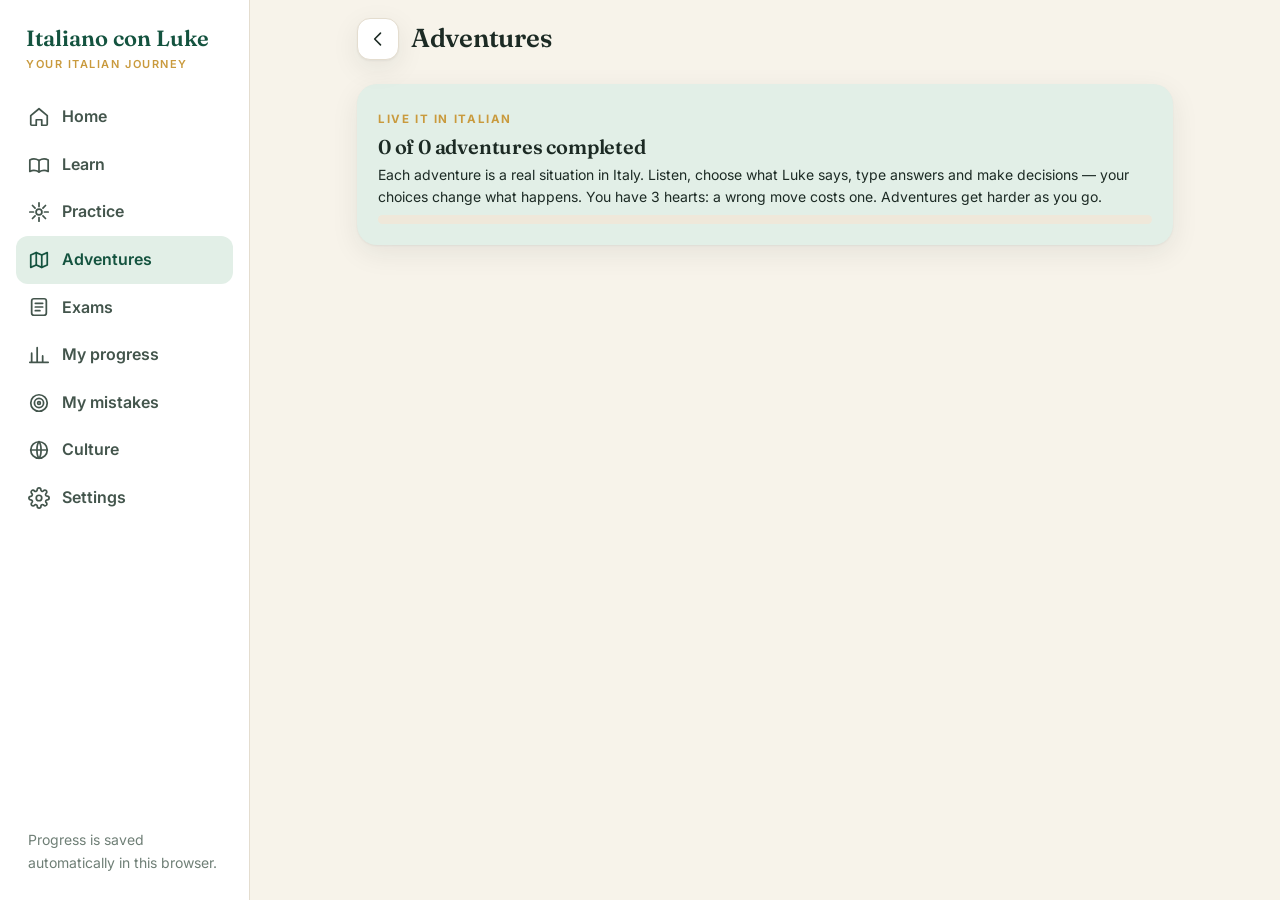
==== commit 376a5ce9: "Rebuild Italiano con Luke engine: modular app, A1 course, exam generator, practice tools - New stati" ====
--- a/italy-adventures-06.html
+++ b/italy-adventures-06.html
@@ -1,36 +1,6 @@
-<!doctype html><html lang="en"><head><meta charset="utf-8"><meta name="viewport" content="width=device-width,initial-scale=1,viewport-fit=cover"><meta name="theme-color" content="#123e32"><meta name="apple-mobile-web-app-capable" content="yes"><title>Italiano con Luke — ACADEMY BUILD 06 · INTERACTIVE ITALY</title><style>
-:root{--forest:#123e32;--sage:#dfece2;--cream:#f8f6ef;--gold:#d8ad72;--ink:#17382e;--muted:#667a70;--line:#dfe8df}*{box-sizing:border-box}body{margin:0;background:var(--cream);color:var(--ink);font:15px/1.6 -apple-system,BlinkMacSystemFont,'Segoe UI',sans-serif}button,input{font:inherit}button{cursor:pointer}main{max-width:760px;margin:auto;padding:0 17px 110px}.hero{margin:0 -17px 25px;background:linear-gradient(0deg,#0c2b24ee,#0c2b2470),url('https://images.unsplash.com/photo-1552832230-c0197dd311b5?w=1400&q=88') center/cover;color:#fff;padding:75px 24px 36px;border-radius:0 0 30px 30px;min-height:350px;display:flex;flex-direction:column;justify-content:end}.hero h1{font:normal 46px/1.05 Georgia,serif;margin:10px 0}.hero p{color:#e4f1e7}.eyebrow{font-size:11px;letter-spacing:2px;text-transform:uppercase;color:var(--gold);font-weight:800}.card{background:#fff;border:1px solid var(--line);border-radius:21px;padding:20px;margin:13px 0;box-shadow:0 8px 25px #153d3210}.card h2,.heading{font:normal 29px Georgia,serif;margin:7px 0 12px}.card h3{margin:6px 0 12px}.muted{color:var(--muted)}.btn{background:var(--forest);color:#fff;border:0;border-radius:13px;padding:13px 18px;font-weight:700}.btn.secondary{background:var(--sage);color:var(--forest)}.btn.full{width:100%;margin-top:12px}.top{display:flex;align-items:center;gap:14px;padding:23px 0 8px}.back{border:0;background:#e5eee6;border-radius:12px;padding:8px 14px;font-size:23px;color:var(--forest)}.levels{display:grid;grid-template-columns:repeat(4,1fr);gap:8px;margin:18px 0}.levels button{padding:14px 5px;border:1px solid var(--line);background:#fff;border-radius:13px;color:var(--forest);font-weight:800}.levels button.on{background:var(--forest);color:#fff}.lessonrow{display:flex;align-items:center;gap:13px;width:100%;text-align:left;border:1px solid var(--line);background:#fff;border-radius:16px;padding:14px;margin:9px 0;color:var(--ink)}.num{background:#e6f1e9;border-radius:12px;padding:9px;min-width:42px;text-align:center;color:#155747;font-weight:800}.grow{flex:1}.lessonrow small{display:block;color:var(--muted)}.rule{background:#f1f7f1;border-left:4px solid #36765e;border-radius:12px;padding:16px;line-height:1.85}.example{border-bottom:1px solid var(--line);padding:15px 0}.example:last-child{border:0}.italian{font-size:21px;font-weight:700;line-height:1.5}.sound{background:#e4f0e8;border:0;color:#195a46;border-radius:11px;padding:9px 13px;float:right}.choice{display:block;width:100%;text-align:left;background:#fff;border:1px solid #d4e1d9;border-radius:13px;padding:13px;margin:9px 0;color:var(--ink)}.choice.sel{border-color:#126b4e;background:#e9f4ed}.feedback{padding:14px;background:#f1f6f0;border-radius:12px;margin:12px 0}.feedback.bad{background:#fff0e9}.progress{height:9px;background:#e2ebe4;border-radius:20px;overflow:hidden}.progress div{height:100%;background:#2b8062}.tabs{position:fixed;bottom:0;left:0;right:0;display:flex;justify-content:center;background:#fffffff2;border-top:1px solid var(--line);padding:10px 5px calc(10px + env(safe-area-inset-bottom));z-index:4;backdrop-filter:blur(12px)}.tabs button{flex:1;max-width:150px;border:0;background:none;color:#6b7d73;padding:5px 2px;font-size:12px}.tabs button.on{color:#0c654c;font-weight:800}.tabs span{display:block;font-size:21px}.note{font-size:13px;color:#63766b}.row{display:flex;gap:10px;align-items:center;justify-content:space-between}.photo{width:100%;height:170px;object-fit:cover;border-radius:16px}.pill{display:inline-block;background:#e5f0e7;color:#1a624c;padding:5px 10px;border-radius:20px;font-size:12px;font-weight:700}.input{width:100%;border:1px solid #cdded1;border-radius:12px;padding:13px;font-size:16px}.mini{padding:12px;background:#f4f7f3;border-radius:12px;margin:12px 0}details{background:#f5f8f4;padding:13px;border-radius:12px;margin:9px 0}summary{cursor:pointer;font-weight:700}@media(max-width:390px){.hero h1{font-size:40px}.card{padding:16px}}.card .photo{height:210px}.card .choice{line-height:1.6}.card .choice b{font-weight:700}.card .choice:disabled{opacity:.8}</style></head><body><main id="app"><div class="hero"><h1>Italiano con Luke</h1><p>Opening your Italian academy…</p></div></main><nav class="tabs" id="nav"></nav><script>
-(function(){'use strict';
-var DATA={"A1":[{"title":"First Words","topic":"Greetings and introductions","rule":"Italian greetings depend on context. Ciao is informal and can mean hello or goodbye; buongiorno is a polite daytime greeting; buonasera is used later in the day. Use Lei with strangers in formal situations.","examples":[["Ciao","Hi / Bye"],["Ciao, Luke!","Hi, Luke!"],["Buongiorno, signora.","Good morning, ma’am."],["Buonasera, come sta?","Good evening, how are you? (formal)"],["Piacere di conoscerti.","Nice to meet you. (informal)"],["Arrivederci, a domani!","Goodbye, see you tomorrow!"]],"quiz":[{"q":"How do you say “Good morning”?","a":"Buongiorno","choices":["Buonasera","Buongiorno","Arrivederci"],"why":"Buongiorno is a greeting used in the morning and daytime."}]},{"title":"Meet Someone","topic":"Names and where you are from","rule":"Mi chiamo + name introduces yourself. Come ti chiami? is informal; Come si chiama? is formal. Sono di + city or country indicates origin. Abito a + city means I live in.","examples":[["Mi chiamo Luke","My name is Luke"],["Sono di New York.","I am from New York."],["Come ti chiami?","What is your name? (informal)"],["Mi chiamo Luca.","My name is Luca."],["Di dove sei?","Where are you from?"],["Sono di Madrid, ma abito a Roma.","I am from Madrid, but I live in Rome."]],"quiz":[{"q":"How do you say “My name is Luke”?","a":"Mi chiamo Luke","choices":["Ho Luke","Mi chiamo Luke","Sono Luke anni"],"why":"Mi chiamo means “my name is”."}]},{"title":"Be & Have","topic":"Essere and avere","rule":"Essere (to be): sono, sei, è, siamo, siete, sono. Avere (to have): ho, hai, ha, abbiamo, avete, hanno. Italian uses avere for age: ho vent’anni, literally “I have twenty years.”","examples":[["Sono americano","I am American"],["Ho venti anni.","I am twenty years old."],["Io sono studente.","I am a student."],["Tu sei italiano?","Are you Italian?"],["Lei ha una sorella.","She has a sister."],["Abbiamo due libri.","We have two books."]],"quiz":[{"q":"Choose “I have”","a":"Ho","choices":["Sono","Hai","Ho"],"why":"Ho is the first-person form of avere (to have)."}]},{"title":"Articles","topic":"Il, lo, la, un, una","rule":"Definite articles agree with gender and number: il libro / i libri, la casa / le case, lo studente / gli studenti. Use l’ before vowels: l’amico, l’amica. Indefinite articles: un libro, uno studente, una casa, un’amica.","examples":[["Il libro","The book"],["La casa è bella.","The house is beautiful."],["Il ragazzo legge.","The boy reads."],["Lo studente parla.","The student speaks."],["L’amica arriva.","The female friend arrives."],["Una ragazza e un ragazzo.","A girl and a boy."]],"quiz":[{"q":"Which article goes with “casa”?","a":"La","choices":["Il","La","Lo"],"why":"Casa is a feminine singular noun."}]},{"title":"Everyday Numbers","topic":"Numbers and prices","rule":"Numbers 1–10: uno, due, tre, quattro, cinque, sei, sette, otto, nove, dieci. For prices ask Quanto costa? (singular) or Quanto costano? (plural). Euro remains euro in the plural.","examples":[["Quanto costa?","How much does it cost?"],["Costa cinque euro.","It costs five euros."],["Due cappuccini, per favore.","Two cappuccinos, please."],["Costa otto euro.","It costs eight euros."],["Quanto costano queste mele?","How much do these apples cost?"],["Ho tre fratelli.","I have three brothers."]],"quiz":[{"q":"How do you say “five”?","a":"Cinque","choices":["Quattro","Cinque","Sei"],"why":"Cinque means five."}]},{"title":"At the Café","topic":"Ordering politely","rule":"Vorrei + noun is a polite request (“I would like”). Un caffè in Italy usually means an espresso. Use per favore (please) and grazie (thank you). To ask for the bill: Il conto, per favore.","examples":[["Un caffè, per favore","A coffee, please"],["Vorrei un cappuccino.","I would like a cappuccino."],["Vorrei un tè, per favore.","I would like a tea, please."],["Prendo un espresso.","I’ll have an espresso."],["Il conto, per favore.","The bill, please."],["Posso pagare con carta?","Can I pay by card?"]],"quiz":[{"q":"What does “vorrei” mean?","a":"I would like","choices":["I have","I would like","I am"],"why":"Vorrei is a polite way to ask for something."}]},{"title":"Present Tense","topic":"Regular -are verbs","rule":"For regular -are verbs, remove -are and add -o, -i, -a, -iamo, -ate, -ano. Parlare: parlo, parli, parla, parliamo, parlate, parlano. The subject pronoun is often omitted because the ending identifies the subject.","examples":[["Parlo italiano","I speak Italian"],["Studio ogni giorno.","I study every day."],["Parlo italiano ogni giorno.","I speak Italian every day."],["Tu lavori a Roma.","You work in Rome."],["Studiamo insieme.","We study together."],["Loro abitano qui.","They live here."]],"quiz":[{"q":"Complete: Io ___ italiano.","a":"parlo","choices":["parli","parla","parlo"],"why":"The io form of parlare is parlo."}]},{"title":"Family","topic":"People and relationships","rule":"Family nouns include madre, padre, fratello, sorella, figlio, figlia. With a singular unmodified family member, Italian often omits the definite article after a possessive: mia madre, tuo fratello; but la mia sorellina takes the article.","examples":[["Mia sorella","My sister"],["Mio padre lavora.","My father works."],["Mia madre vive a Milano.","My mother lives in Milan."],["Ho una sorella e due fratelli.","I have a sister and two brothers."],["Questo è mio padre.","This is my father."],["La mia famiglia è grande.","My family is big."]],"quiz":[{"q":"What does “fratello” mean?","a":"Brother","choices":["Sister","Brother","Mother"],"why":"Fratello means brother."}]},{"title":"Around Town","topic":"Places and directions","rule":"Use c’è (there is) and ci sono (there are). For locations use vicino a (near), lontano da (far from), davanti a (in front of), dietro (behind). Dov’è...? asks where something is.","examples":[["Dov’è la stazione?","Where is the station?"],["La banca è a destra.","The bank is on the right."],["Dov’è la farmacia?","Where is the pharmacy?"],["C’è una banca qui vicino?","Is there a bank nearby?"],["La stazione è davanti al museo.","The station is in front of the museum."],["Ci sono due supermercati.","There are two supermarkets."]],"quiz":[{"q":"What does “a sinistra” mean?","a":"To the left","choices":["To the right","Straight ahead","To the left"],"why":"A sinistra means to the left."}]},{"title":"Food & Drinks","topic":"Eating in Italy","rule":"Food nouns have gender: il pane, la pasta, l’acqua. Mi piace + singular noun or infinitive; mi piacciono + plural noun. Preferisco means “I prefer”.","examples":[["L’acqua","Water"],["Mangio la pasta.","I eat pasta."],["Mi piace la pizza.","I like pizza."],["Mi piacciono le fragole.","I like strawberries."],["Preferisco l’acqua naturale.","I prefer still water."],["Non mangio carne.","I do not eat meat."]],"quiz":[{"q":"How do you say “water”?","a":"Acqua","choices":["Pane","Acqua","Latte"],"why":"Acqua is water."}]},{"title":"Daily Routine","topic":"Common reflexive verbs","rule":"Reflexive verbs use mi, ti, si, ci, vi, si. Svegliarsi: mi sveglio, ti svegli, si sveglia. The reflexive pronoun changes with the subject. Use alle + time: alle sette.","examples":[["Mi sveglio presto","I wake up early"],["Mi alzo alle sette.","I get up at seven."],["Mi sveglio alle sette.","I wake up at seven."],["Mi lavo e mi vesto.","I wash and get dressed."],["Ci alziamo presto.","We get up early."],["Vado a dormire alle undici.","I go to sleep at eleven."]],"quiz":[{"q":"What does “mi sveglio” mean?","a":"I wake up","choices":["I go out","I wake up","I go to bed"],"why":"Svegliarsi means to wake up."}]},{"title":"A1 Review","topic":"Putting it together","rule":"Arrivederci is a standard polite goodbye.","examples":[["Come stai?","How are you?"],["Sto bene, grazie.","I am well, thank you."]],"quiz":[{"q":"Which is a polite way to say goodbye?","a":"Arrivederci","choices":["Ciao bello","Arrivederci","Prego"],"why":"Arrivederci is a standard polite goodbye."}]},{"title":"Articles and gender","topic":"il, lo, la, l’ and plural articles","rule":"Italian nouns have grammatical gender. Use il for many masculine nouns, la for many feminine nouns, lo before s+consonant or z, and l’ before a vowel. Plurals commonly use i, gli, le.","examples":[["Il ragazzo parla.","The boy speaks."],["La ragazza studia.","The girl studies."]],"quiz":[{"q":"Translate: The boy speaks.","a":"Il ragazzo parla.","choices":["Il ragazzo parla.","La ragazza studia.","Non lo so."],"why":"The model answer is “Il ragazzo parla.”. Notice the structure: il, lo, la, l’ and plural articles."},{"q":"Translate: The girl studies.","a":"La ragazza studia.","choices":["La ragazza studia.","Il ragazzo parla.","Non capisco."],"why":"The model answer is “La ragazza studia.”."}]},{"title":"Present tense -are","topic":"Regular -are verbs","rule":"For regular -are verbs, remove -are and add -o, -i, -a, -iamo, -ate, -ano. Parlare: parlo, parli, parla, parliamo, parlate, parlano.","examples":[["Io parlo italiano.","I speak Italian."],["Noi studiamo ogni giorno.","We study every day."]],"quiz":[{"q":"Translate: I speak Italian.","a":"Io parlo italiano.","choices":["Io parlo italiano.","Noi studiamo ogni giorno.","Non lo so."],"why":"The model answer is “Io parlo italiano.”. Notice the structure: Regular -are verbs."},{"q":"Translate: We study every day.","a":"Noi studiamo ogni giorno.","choices":["Noi studiamo ogni giorno.","Io parlo italiano.","Non capisco."],"why":"The model answer is “Noi studiamo ogni giorno.”."}]},{"title":"Present tense -ere","topic":"Regular -ere verbs","rule":"For regular -ere verbs, endings include -o, -i, -e, -iamo, -ete, -ono. Prendere: prendo, prendi, prende, prendiamo, prendete, prendono.","examples":[["Io prendo un caffè.","I have a coffee."],["Lei legge un libro.","She reads a book."]],"quiz":[{"q":"Translate: I have a coffee.","a":"Io prendo un caffè.","choices":["Io prendo un caffè.","Lei legge un libro.","Non lo so."],"why":"The model answer is “Io prendo un caffè.”. Notice the structure: Regular -ere verbs."},{"q":"Translate: She reads a book.","a":"Lei legge un libro.","choices":["Lei legge un libro.","Io prendo un caffè.","Non capisco."],"why":"The model answer is “Lei legge un libro.”."}]},{"title":"Present tense -ire","topic":"Regular -ire verbs","rule":"Many -ire verbs use -o, -i, -e, -iamo, -ite, -ono; some insert -isc- in singular and third-person plural: capisco, capisci, capisce, capiamo, capite, capiscono.","examples":[["Io dormo otto ore.","I sleep eight hours."],["Loro capiscono italiano.","They understand Italian."]],"quiz":[{"q":"Translate: I sleep eight hours.","a":"Io dormo otto ore.","choices":["Io dormo otto ore.","Loro capiscono italiano.","Non lo so."],"why":"The model answer is “Io dormo otto ore.”. Notice the structure: Regular -ire verbs."},{"q":"Translate: They understand Italian.","a":"Loro capiscono italiano.","choices":["Loro capiscono italiano.","Io dormo otto ore.","Non capisco."],"why":"The model answer is “Loro capiscono italiano.”."}]},{"title":"Negation and questions","topic":"Non, dove, quando, perché","rule":"Focus on the structure: Non, dove, quando, perché. Read the two examples aloud, identify the verb forms and connectors, and then produce your own sentence without looking at the translation.","examples":[["Non capisco.","I do not understand."],["Perché studi italiano?","Why do you study Italian?"]],"quiz":[{"q":"Translate: I do not understand.","a":"Non capisco.","choices":["Non capisco.","Perché studi italiano?","Non lo so."],"why":"The model answer is “Non capisco.”. Notice the structure: Non, dove, quando, perché."},{"q":"Translate: Why do you study Italian?","a":"Perché studi italiano?","choices":["Perché studi italiano?","Non capisco.","Non capisco."],"why":"The model answer is “Perché studi italiano?”."}]},{"title":"Adjectives agreement","topic":"Masculine feminine singular plural","rule":"Focus on the structure: Masculine feminine singular plural. Read the two examples aloud, identify the verb forms and connectors, and then produce your own sentence without looking at the translation.","examples":[["La casa è bella.","The house is beautiful."],["I libri sono nuovi.","The books are new."]],"quiz":[{"q":"Translate: The house is beautiful.","a":"La casa è bella.","choices":["La casa è bella.","I libri sono nuovi.","Non lo so."],"why":"The model answer is “La casa è bella.”. Notice the structure: Masculine feminine singular plural."},{"q":"Translate: The books are new.","a":"I libri sono nuovi.","choices":["I libri sono nuovi.","La casa è bella.","Non capisco."],"why":"The model answer is “I libri sono nuovi.”."}]},{"title":"Prepositions","topic":"A, in, di, da, con, per","rule":"Focus on the structure: A, in, di, da, con, per. Read the two examples aloud, identify the verb forms and connectors, and then produce your own sentence without looking at the translation.","examples":[["Vado a Roma.","I am going to Rome."],["Vivo in Italia.","I live in Italy."]],"quiz":[{"q":"Translate: I am going to Rome.","a":"Vado a Roma.","choices":["Vado a Roma.","Vivo in Italia.","Non lo so."],"why":"The model answer is “Vado a Roma.”. Notice the structure: A, in, di, da, con, per."},{"q":"Translate: I live in Italy.","a":"Vivo in Italia.","choices":["Vivo in Italia.","Vado a Roma.","Non capisco."],"why":"The model answer is “Vivo in Italia.”."}]},{"title":"Daily routines","topic":"Reflexive verbs and frequency","rule":"Focus on the structure: Reflexive verbs and frequency. Read the two examples aloud, identify the verb forms and connectors, and then produce your own sentence without looking at the translation.","examples":[["Mi sveglio alle sette.","I wake up at seven."],["Mi lavo e faccio colazione.","I wash and have breakfast."]],"quiz":[{"q":"Translate: I wake up at seven.","a":"Mi sveglio alle sette.","choices":["Mi sveglio alle sette.","Mi lavo e faccio colazione.","Non lo so."],"why":"The model answer is “Mi sveglio alle sette.”. Notice the structure: Reflexive verbs and frequency."},{"q":"Translate: I wash and have breakfast.","a":"Mi lavo e faccio colazione.","choices":["Mi lavo e faccio colazione.","Mi sveglio alle sette.","Non capisco."],"why":"The model answer is “Mi lavo e faccio colazione.”."}]},{"title":"Modal verbs","topic":"Potere, volere, dovere","rule":"Focus on the structure: Potere, volere, dovere. Read the two examples aloud, identify the verb forms and connectors, and then produce your own sentence without looking at the translation.","examples":[["Posso entrare?","May I come in?"],["Devo studiare.","I have to study."]],"quiz":[{"q":"Translate: May I come in?","a":"Posso entrare?","choices":["Posso entrare?","Devo studiare.","Non lo so."],"why":"The model answer is “Posso entrare?”. Notice the structure: Potere, volere, dovere."},{"q":"Translate: I have to study.","a":"Devo studiare.","choices":["Devo studiare.","Posso entrare?","Non capisco."],"why":"The model answer is “Devo studiare.”."}]},{"title":"A1 final integration","topic":"Everyday communication","rule":"Focus on the structure: Everyday communication. Read the two examples aloud, identify the verb forms and connectors, and then produce your own sentence without looking at the translation.","examples":[["Vorrei un biglietto per Firenze.","I would like a ticket to Florence."],["A che ora parte il treno?","What time does the train leave?"]],"quiz":[{"q":"Translate: I would like a ticket to Florence.","a":"Vorrei un biglietto per Firenze.","choices":["Vorrei un biglietto per Firenze.","A che ora parte il treno?","Non lo so."],"why":"The model answer is “Vorrei un biglietto per Firenze.”. Notice the structure: Everyday communication."},{"q":"Translate: What time does the train leave?","a":"A che ora parte il treno?","choices":["A che ora parte il treno?","Vorrei un biglietto per Firenze.","Non capisco."],"why":"The model answer is “A che ora parte il treno?”."}]},{"title":"Questions and negation","topic":"Core grammar · A1","rule":"Non precedes a conjugated verb. Yes/no questions use rising intonation; question words include chi, che cosa, dove, quando, perché and come.","examples":[["Non capisco.","I do not understand."],["Dove abiti?","Where do you live?"]],"quiz":[{"q":"Which Italian sentence means “I do not understand.”?","a":"Non capisco.","choices":["Non capisco.","Dove abiti?","Non lo so."],"why":"The correct answer is “Non capisco.”. Non precedes a conjugated verb."},{"q":"Which Italian sentence means “Where do you live?”?","a":"Dove abiti?","choices":["Dove abiti?","Non capisco.","Non capisco."],"why":"The correct answer is “Dove abiti?”."}]},{"title":"Numbers and prices","topic":"Core grammar · A1","rule":"Numbers are essential for shopping. Ventuno (21), trentadue (32), cento (100). Quanto costa? asks the price of one item; quanto costano? for plural items.","examples":[["Quanto costa questo libro?","How much does this book cost?"],["Costa venticinque euro.","It costs twenty-five euros."]],"quiz":[{"q":"Which Italian sentence means “How much does this book cost?”?","a":"Quanto costa questo libro?","choices":["Quanto costa questo libro?","Costa venticinque euro.","Non lo so."],"why":"The correct answer is “Quanto costa questo libro?”. Numbers are essential for shopping."},{"q":"Which Italian sentence means “It costs twenty-five euros.”?","a":"Costa venticinque euro.","choices":["Costa venticinque euro.","Quanto costa questo libro?","Non capisco."],"why":"The correct answer is “Costa venticinque euro.”."}]},{"title":"Time and schedules","topic":"Core grammar · A1","rule":"Use È l’una for one o’clock and Sono le... for other hours. Use alle before a time for an appointment; a mezzogiorno means at noon.","examples":[["Sono le otto e mezza.","It is eight thirty."],["Il treno parte alle nove.","The train leaves at nine."]],"quiz":[{"q":"Which Italian sentence means “It is eight thirty.”?","a":"Sono le otto e mezza.","choices":["Sono le otto e mezza.","Il treno parte alle nove.","Non lo so."],"why":"The correct answer is “Sono le otto e mezza.”. Use È l’una for one o’clock and Sono le."},{"q":"Which Italian sentence means “The train leaves at nine.”?","a":"Il treno parte alle nove.","choices":["Il treno parte alle nove.","Sono le otto e mezza.","Non capisco."],"why":"The correct answer is “Il treno parte alle nove.”."}]},{"title":"Days, months and dates","topic":"Core grammar · A1","rule":"Italian days and months are normally lowercase. Use lunedì, martedì, mercoledì, giovedì, venerdì, sabato, domenica. For dates use il + number + month, but il primo for the first.","examples":[["Oggi è lunedì.","Today is Monday."],["Il corso inizia il primo marzo.","The course starts on March first."]],"quiz":[{"q":"Which Italian sentence means “Today is Monday.”?","a":"Oggi è lunedì.","choices":["Oggi è lunedì.","Il corso inizia il primo marzo.","Non lo so."],"why":"The correct answer is “Oggi è lunedì.”. Italian days and months are normally lowercase."},{"q":"Which Italian sentence means “The course starts on March first.”?","a":"Il corso inizia il primo marzo.","choices":["Il corso inizia il primo marzo.","Oggi è lunedì.","Non capisco."],"why":"The correct answer is “Il corso inizia il primo marzo.”."}]},{"title":"Modal verbs","topic":"Core grammar · A1","rule":"Potere, volere and dovere combine with an infinitive: posso parlare, voglio mangiare, devo studiare. The modal verb agrees with the subject.","examples":[["Posso entrare?","May I come in?"],["Devo studiare stasera.","I have to study tonight."]],"quiz":[{"q":"Which Italian sentence means “May I come in?”?","a":"Posso entrare?","choices":["Posso entrare?","Devo studiare stasera.","Non lo so."],"why":"The correct answer is “Posso entrare?”. Potere, volere and dovere combine with an infinitive: posso parlare, voglio mangiare, devo studiare."},{"q":"Which Italian sentence means “I have to study tonight.”?","a":"Devo studiare stasera.","choices":["Devo studiare stasera.","Posso entrare?","Non capisco."],"why":"The correct answer is “Devo studiare stasera.”."}]},{"title":"Adjectives and agreement","topic":"Core grammar · A1","rule":"Most adjectives agree in gender and number with the noun: ragazzo alto, ragazza alta, ragazzi alti, ragazze alte. Some adjectives ending in -e have plural -i.","examples":[["La casa è piccola.","The house is small."],["I libri sono interessanti.","The books are interesting."]],"quiz":[{"q":"Which Italian sentence means “The house is small.”?","a":"La casa è piccola.","choices":["La casa è piccola.","I libri sono interessanti.","Non lo so."],"why":"The correct answer is “La casa è piccola.”. Most adjectives agree in gender and number with the noun: ragazzo alto, ragazza alta, ragazzi alti, ragazze alte."},{"q":"Which Italian sentence means “The books are interesting.”?","a":"I libri sono interessanti.","choices":["I libri sono interessanti.","La casa è piccola.","Non capisco."],"why":"The correct answer is “I libri sono interessanti.”."}]},{"title":"Possessives","topic":"Core grammar · A1","rule":"Possessives usually take the article: il mio libro, la tua casa, i nostri amici. Singular unmodified family nouns usually omit the article: mia madre.","examples":[["Questo è il mio telefono.","This is my phone."],["Mio fratello vive qui.","My brother lives here."]],"quiz":[{"q":"Which Italian sentence means “This is my phone.”?","a":"Questo è il mio telefono.","choices":["Questo è il mio telefono.","Mio fratello vive qui.","Non lo so."],"why":"The correct answer is “Questo è il mio telefono.”. Possessives usually take the article: il mio libro, la tua casa, i nostri amici."},{"q":"Which Italian sentence means “My brother lives here.”?","a":"Mio fratello vive qui.","choices":["Mio fratello vive qui.","Questo è il mio telefono.","Non capisco."],"why":"The correct answer is “Mio fratello vive qui.”."}]},{"title":"Simple prepositions","topic":"Core grammar · A1","rule":"Common prepositions: a (to/in), in (in/to), di (of/from), da (from/at), con (with), per (for), su (on). Learn combinations through examples.","examples":[["Vado a scuola.","I go to school."],["Abito in Italia.","I live in Italy."]],"quiz":[{"q":"Which Italian sentence means “I go to school.”?","a":"Vado a scuola.","choices":["Vado a scuola.","Abito in Italia.","Non lo so."],"why":"The correct answer is “Vado a scuola.”. Common prepositions: a (to/in), in (in/to), di (of/from), da (from/at), con (with), per (for), su (on)."},{"q":"Which Italian sentence means “I live in Italy.”?","a":"Abito in Italia.","choices":["Abito in Italia.","Vado a scuola.","Non capisco."],"why":"The correct answer is “Abito in Italia.”."}]},{"title":"Past with avere","topic":"Core grammar · A1","rule":"Passato prossimo uses present tense avere plus past participle: ho parlato, hai mangiato, abbiamo visto. Many transitive verbs use avere.","examples":[["Ho comprato il pane.","I bought the bread."],["Abbiamo visitato Roma.","We visited Rome."]],"quiz":[{"q":"Which Italian sentence means “I bought the bread.”?","a":"Ho comprato il pane.","choices":["Ho comprato il pane.","Abbiamo visitato Roma.","Non lo so."],"why":"The correct answer is “Ho comprato il pane.”. Passato prossimo uses present tense avere plus past participle: ho parlato, hai mangiato, abbiamo visto."},{"q":"Which Italian sentence means “We visited Rome.”?","a":"Abbiamo visitato Roma.","choices":["Abbiamo visitato Roma.","Ho comprato il pane.","Non capisco."],"why":"The correct answer is “Abbiamo visitato Roma.”."}]},{"title":"Past with essere","topic":"Core grammar · A1","rule":"Movement and change-of-state verbs often use essere: sono andato/a, siamo arrivati/e. With essere, the participle agrees with the subject.","examples":[["Maria è arrivata ieri.","Maria arrived yesterday."],["Siamo andati al cinema.","We went to the cinema."]],"quiz":[{"q":"Which Italian sentence means “Maria arrived yesterday.”?","a":"Maria è arrivata ieri.","choices":["Maria è arrivata ieri.","Siamo andati al cinema.","Non lo so."],"why":"The correct answer is “Maria è arrivata ieri.”. Movement and change-of-state verbs often use essere: sono andato/a, siamo arrivati/e."},{"q":"Which Italian sentence means “We went to the cinema.”?","a":"Siamo andati al cinema.","choices":["Siamo andati al cinema.","Maria è arrivata ieri.","Non capisco."],"why":"The correct answer is “Siamo andati al cinema.”."}]},{"title":"Direct object basics","topic":"Core grammar · A1","rule":"Direct objects answer whom or what. Before a conjugated verb, mi, ti, lo, la, ci, vi, li, le can replace the noun. Lo vedo means I see him/it.","examples":[["Compro il libro.","I buy the book."],["Lo compro domani.","I will buy it tomorrow."]],"quiz":[{"q":"Which Italian sentence means “I buy the book.”?","a":"Compro il libro.","choices":["Compro il libro.","Lo compro domani.","Non lo so."],"why":"The correct answer is “Compro il libro.”. Direct objects answer whom or what."},{"q":"Which Italian sentence means “I will buy it tomorrow.”?","a":"Lo compro domani.","choices":["Lo compro domani.","Compro il libro.","Non capisco."],"why":"The correct answer is “Lo compro domani.”."}]},{"title":"A1 real-life conversation","topic":"Core grammar · A1","rule":"Combine greetings, polite requests, prices, times and directions. Speak in complete exchanges rather than isolated vocabulary.","examples":[["Buongiorno, vorrei due biglietti.","Good morning, I would like two tickets."],["A che ora parte il treno?","What time does the train leave?"]],"quiz":[{"q":"Which Italian sentence means “Good morning, I would like two tickets.”?","a":"Buongiorno, vorrei due biglietti.","choices":["Buongiorno, vorrei due biglietti.","A che ora parte il treno?","Non lo so."],"why":"The correct answer is “Buongiorno, vorrei due biglietti.”. Combine greetings, polite requests, prices, times and directions."},{"q":"Which Italian sentence means “What time does the train leave?”?","a":"A che ora parte il treno?","choices":["A che ora parte il treno?","Buongiorno, vorrei due biglietti.","Non capisco."],"why":"The correct answer is “A che ora parte il treno?”."}]}],"A2":[{"title":"Past Experiences","topic":"Passato prossimo","rule":"Mangiare takes avere in the passato prossimo.","examples":[["Ho mangiato","I ate / I have eaten"],["Ieri ho visitato Roma.","Yesterday I visited Rome."]],"quiz":[{"q":"Choose the past of “mangiare” with io.","a":"Ho mangiato","choices":["Sono mangiare","Ho mangiato","Mangio ieri"],"why":"Mangiare takes avere in the passato prossimo."}]},{"title":"Travel Stories","topic":"Movement verbs in the past","rule":"Andare uses essere in compound tenses.","examples":[["Sono arrivato","I arrived (masculine speaker)"],["Siamo andati a Firenze.","We went to Florence."]],"quiz":[{"q":"Choose the auxiliary for “andare”.","a":"Essere","choices":["Avere","Essere","Fare"],"why":"Andare uses essere in compound tenses."}]},{"title":"Describing the Past","topic":"Imperfetto","rule":"Imperfetto often describes repeated or ongoing past actions.","examples":[["Da piccolo giocavo","When I was little, I used to play"],["Prima abitavo a New York.","I used to live in New York."]],"quiz":[{"q":"Which tense describes a past habit?","a":"Imperfetto","choices":["Futuro","Imperfetto","Imperativo"],"why":"Imperfetto often describes repeated or ongoing past actions."}]},{"title":"Plans & Predictions","topic":"Future simple","rule":"Partirò is the first-person future of partire.","examples":[["Partirò domani","I will leave tomorrow"],["Visiteremo Venezia.","We will visit Venice."]],"quiz":[{"q":"Complete: Domani io ___.","a":"partirò","choices":["partivo","partirò","parto ieri"],"why":"Partirò is the first-person future of partire."}]},{"title":"At the Restaurant","topic":"Polite requests","rule":"Potrei is the conditional of potere.","examples":[["Potrei avere il menù?","Could I have the menu?"],["Vorremmo un tavolo per due.","We would like a table for two."]],"quiz":[{"q":"What does “potrei” express?","a":"A polite request","choices":["A command","A polite request","A past habit"],"why":"Potrei is the conditional of potere."}]},{"title":"Shopping","topic":"Comparisons","rule":"Più costoso means more expensive.","examples":[["Più grande di","Bigger than"],["Questo costa meno.","This costs less."]],"quiz":[{"q":"How do you say “more expensive”?","a":"Più costoso","choices":["Meno caro","Più costoso","Così grande"],"why":"Più costoso means more expensive."}]},{"title":"Pronouns","topic":"Direct objects","rule":"Lo replaces a masculine singular direct object.","examples":[["Lo vedo","I see him / it"],["La conosco bene.","I know her well."]],"quiz":[{"q":"Replace “il libro” in “Leggo il libro”.","a":"Lo leggo","choices":["La leggo","Li leggo","Lo leggo"],"why":"Lo replaces a masculine singular direct object."}]},{"title":"Health","topic":"At the pharmacy","rule":"Mal di gola means a sore throat.","examples":[["Mi fa male la testa","My head hurts"],["Ho bisogno di una farmacia.","I need a pharmacy."]],"quiz":[{"q":"What does “ho mal di gola” mean?","a":"I have a sore throat","choices":["I have a fever","I have a sore throat","I have a headache"],"why":"Mal di gola means a sore throat."}]},{"title":"Giving Instructions","topic":"Imperative","rule":"Parla is the tu imperative of parlare.","examples":[["Ascolta!","Listen!"],["Prendi la seconda strada.","Take the second street."]],"quiz":[{"q":"Choose the informal singular command “Speak!”","a":"Parla!","choices":["Parliamo!","Parla!","Parlavo!"],"why":"Parla is the tu imperative of parlare."}]},{"title":"Daily Connections","topic":"Prepositions","rule":"A + il contracts to al.","examples":[["Vado al cinema","I go to the cinema"],["Vengo dalla stazione.","I am coming from the station."]],"quiz":[{"q":"Complete: Vado ___ cinema.","a":"al","choices":["dal","nel","al"],"why":"A + il contracts to al."}]},{"title":"Making Plans","topic":"Invitations","rule":"Ci vediamo is a common way to arrange a meeting.","examples":[["Ti va di uscire?","Do you feel like going out?"],["Ci vediamo alle otto.","See you at eight."]],"quiz":[{"q":"What does “ci vediamo” mean?","a":"See you","choices":["We eat","See you","We study"],"why":"Ci vediamo is a common way to arrange a meeting."}]},{"title":"A2 Review","topic":"Travel and everyday life","rule":"Mi piacerebbe expresses a hypothetical desire.","examples":[["Mi piacerebbe","I would like"],["Mi piacerebbe imparare meglio.","I would like to learn better."]],"quiz":[{"q":"Which form expresses a wish politely?","a":"Mi piacerebbe","choices":["Mi piaceva ieri","Mi piacerebbe","Mi piaccio"],"why":"Mi piacerebbe expresses a hypothetical desire."}]},{"title":"Past with avere","topic":"Passato prossimo and participles","rule":"Passato prossimo uses a present-tense auxiliary plus past participle. Many transitive verbs use avere: ho mangiato, hai mangiato, ha mangiato.","examples":[["Ho mangiato una pizza.","I ate a pizza."],["Abbiamo visto un film.","We watched a movie."]],"quiz":[{"q":"Translate: I ate a pizza.","a":"Ho mangiato una pizza.","choices":["Ho mangiato una pizza.","Abbiamo visto un film.","Non lo so."],"why":"The model answer is “Ho mangiato una pizza.”. Notice the structure: Passato prossimo and participles."},{"q":"Translate: We watched a movie.","a":"Abbiamo visto un film.","choices":["Abbiamo visto un film.","Ho mangiato una pizza.","Non capisco."],"why":"The model answer is “Abbiamo visto un film.”."}]},{"title":"Past with essere","topic":"Movement and agreement","rule":"Many verbs of movement and change use essere in the passato prossimo. The participle agrees with the subject: sono arrivato / arrivata.","examples":[["Sono arrivato ieri.","I arrived yesterday."],["Maria è partita presto.","Maria left early."]],"quiz":[{"q":"Translate: I arrived yesterday.","a":"Sono arrivato ieri.","choices":["Sono arrivato ieri.","Maria è partita presto.","Non lo so."],"why":"The model answer is “Sono arrivato ieri.”. Notice the structure: Movement and agreement."},{"q":"Translate: Maria left early.","a":"Maria è partita presto.","choices":["Maria è partita presto.","Sono arrivato ieri.","Non capisco."],"why":"The model answer is “Maria è partita presto.”."}]},{"title":"Imperfect tense","topic":"Habits and background in the past","rule":"Imperfetto describes repeated past habits, ongoing past states, and background. Contrast it with passato prossimo for completed events.","examples":[["Da bambino giocavo fuori.","As a child I used to play outside."],["Pioveva quando sono uscito.","It was raining when I went out."]],"quiz":[{"q":"Translate: As a child I used to play outside.","a":"Da bambino giocavo fuori.","choices":["Da bambino giocavo fuori.","Pioveva quando sono uscito.","Non lo so."],"why":"The model answer is “Da bambino giocavo fuori.”. Notice the structure: Habits and background in the past."},{"q":"Translate: It was raining when I went out.","a":"Pioveva quando sono uscito.","choices":["Pioveva quando sono uscito.","Da bambino giocavo fuori.","Non capisco."],"why":"The model answer is “Pioveva quando sono uscito.”."}]},{"title":"Direct object pronouns","topic":"Lo, la, li, le","rule":"Focus on the structure: Lo, la, li, le. Read the two examples aloud, identify the verb forms and connectors, and then produce your own sentence without looking at the translation.","examples":[["Lo conosco bene.","I know him well."],["La vedo domani.","I will see her tomorrow."]],"quiz":[{"q":"Translate: I know him well.","a":"Lo conosco bene.","choices":["Lo conosco bene.","La vedo domani.","Non lo so."],"why":"The model answer is “Lo conosco bene.”. Notice the structure: Lo, la, li, le."},{"q":"Translate: I will see her tomorrow.","a":"La vedo domani.","choices":["La vedo domani.","Lo conosco bene.","Non capisco."],"why":"The model answer is “La vedo domani.”."}]},{"title":"Indirect object pronouns","topic":"Mi, ti, gli, le, ci, vi","rule":"Focus on the structure: Mi, ti, gli, le, ci, vi. Read the two examples aloud, identify the verb forms and connectors, and then produce your own sentence without looking at the translation.","examples":[["Gli scrivo stasera.","I will write to him tonight."],["Le telefono domani.","I will call her tomorrow."]],"quiz":[{"q":"Translate: I will write to him tonight.","a":"Gli scrivo stasera.","choices":["Gli scrivo stasera.","Le telefono domani.","Non lo so."],"why":"The model answer is “Gli scrivo stasera.”. Notice the structure: Mi, ti, gli, le, ci, vi."},{"q":"Translate: I will call her tomorrow.","a":"Le telefono domani.","choices":["Le telefono domani.","Gli scrivo stasera.","Non capisco."],"why":"The model answer is “Le telefono domani.”."}]},{"title":"Comparisons","topic":"Più, meno, come, di","rule":"Focus on the structure: Più, meno, come, di. Read the two examples aloud, identify the verb forms and connectors, and then produce your own sentence without looking at the translation.","examples":[["Roma è più grande di Siena.","Rome is bigger than Siena."],["Questo è meno caro.","This is less expensive."]],"quiz":[{"q":"Translate: Rome is bigger than Siena.","a":"Roma è più grande di Siena.","choices":["Roma è più grande di Siena.","Questo è meno caro.","Non lo so."],"why":"The model answer is “Roma è più grande di Siena.”. Notice the structure: Più, meno, come, di."},{"q":"Translate: This is less expensive.","a":"Questo è meno caro.","choices":["Questo è meno caro.","Roma è più grande di Siena.","Non capisco."],"why":"The model answer is “Questo è meno caro.”."}]},{"title":"Future tense","topic":"Futuro semplice","rule":"Focus on the structure: Futuro semplice. Read the two examples aloud, identify the verb forms and connectors, and then produce your own sentence without looking at the translation.","examples":[["Domani partirò.","I will leave tomorrow."],["Studieremo insieme.","We will study together."]],"quiz":[{"q":"Translate: I will leave tomorrow.","a":"Domani partirò.","choices":["Domani partirò.","Studieremo insieme.","Non lo so."],"why":"The model answer is “Domani partirò.”. Notice the structure: Futuro semplice."},{"q":"Translate: We will study together.","a":"Studieremo insieme.","choices":["Studieremo insieme.","Domani partirò.","Non capisco."],"why":"The model answer is “Studieremo insieme.”."}]},{"title":"Conditional polite requests","topic":"Vorrei and potrei","rule":"Focus on the structure: Vorrei and potrei. Read the two examples aloud, identify the verb forms and connectors, and then produce your own sentence without looking at the translation.","examples":[["Vorrei prenotare un tavolo.","I would like to book a table."],["Potresti aiutarmi?","Could you help me?"]],"quiz":[{"q":"Translate: I would like to book a table.","a":"Vorrei prenotare un tavolo.","choices":["Vorrei prenotare un tavolo.","Potresti aiutarmi?","Non lo so."],"why":"The model answer is “Vorrei prenotare un tavolo.”. Notice the structure: Vorrei and potrei."},{"q":"Translate: Could you help me?","a":"Potresti aiutarmi?","choices":["Potresti aiutarmi?","Vorrei prenotare un tavolo.","Non capisco."],"why":"The model answer is “Potresti aiutarmi?”."}]},{"title":"Relative clauses","topic":"Che and cui","rule":"Focus on the structure: Che and cui. Read the two examples aloud, identify the verb forms and connectors, and then produce your own sentence without looking at the translation.","examples":[["Il libro che leggo è bello.","The book I am reading is good."],["La persona con cui parlo è gentile.","The person I am talking with is kind."]],"quiz":[{"q":"Translate: The book I am reading is good.","a":"Il libro che leggo è bello.","choices":["Il libro che leggo è bello.","La persona con cui parlo è gentile.","Non lo so."],"why":"The model answer is “Il libro che leggo è bello.”. Notice the structure: Che and cui."},{"q":"Translate: The person I am talking with is kind.","a":"La persona con cui parlo è gentile.","choices":["La persona con cui parlo è gentile.","Il libro che leggo è bello.","Non capisco."],"why":"The model answer is “La persona con cui parlo è gentile.”."}]},{"title":"A2 final integration","topic":"Travel, work and narration","rule":"Focus on the structure: Travel, work and narration. Read the two examples aloud, identify the verb forms and connectors, and then produce your own sentence without looking at the translation.","examples":[["Ieri ho perso il treno.","Yesterday I missed the train."],["Potrebbe indicarmi la strada?","Could you show me the way?"]],"quiz":[{"q":"Translate: Yesterday I missed the train.","a":"Ieri ho perso il treno.","choices":["Ieri ho perso il treno.","Potrebbe indicarmi la strada?","Non lo so."],"why":"The model answer is “Ieri ho perso il treno.”. Notice the structure: Travel, work and narration."},{"q":"Translate: Could you show me the way?","a":"Potrebbe indicarmi la strada?","choices":["Potrebbe indicarmi la strada?","Ieri ho perso il treno.","Non capisco."],"why":"The model answer is “Potrebbe indicarmi la strada?”."}]},{"title":"Imperfetto forms","topic":"Core grammar · A2","rule":"Imperfetto describes habitual or ongoing past situations. Regular endings: -vo, -vi, -va, -vamo, -vate, -vano. Essere is ero, eri, era, eravamo, eravate, erano.","examples":[["Da piccolo giocavo qui.","As a child I used to play here."],["Ieri pioveva.","It was raining yesterday."]],"quiz":[{"q":"Which Italian sentence means “As a child I used to play here.”?","a":"Da piccolo giocavo qui.","choices":["Da piccolo giocavo qui.","Ieri pioveva.","Non lo so."],"why":"The correct answer is “Da piccolo giocavo qui.”. Imperfetto describes habitual or ongoing past situations."},{"q":"Which Italian sentence means “It was raining yesterday.”?","a":"Ieri pioveva.","choices":["Ieri pioveva.","Da piccolo giocavo qui.","Non capisco."],"why":"The correct answer is “Ieri pioveva.”."}]},{"title":"Imperfetto vs passato prossimo","topic":"Core grammar · A2","rule":"Imperfetto gives background, repeated actions and states; passato prossimo presents completed events. The two often occur together.","examples":[["Mentre studiavo, è arrivato Luca.","While I was studying, Luca arrived."],["Ieri ho finito il lavoro.","Yesterday I finished the work."]],"quiz":[{"q":"Which Italian sentence means “While I was studying, Luca arrived.”?","a":"Mentre studiavo, è arrivato Luca.","choices":["Mentre studiavo, è arrivato Luca.","Ieri ho finito il lavoro.","Non lo so."],"why":"The correct answer is “Mentre studiavo, è arrivato Luca.”. Imperfetto gives background, repeated actions and states; passato prossimo presents completed events."},{"q":"Which Italian sentence means “Yesterday I finished the work.”?","a":"Ieri ho finito il lavoro.","choices":["Ieri ho finito il lavoro.","Mentre studiavo, è arrivato Luca.","Non capisco."],"why":"The correct answer is “Ieri ho finito il lavoro.”."}]},{"title":"Future tense","topic":"Core grammar · A2","rule":"Regular future endings are -ò, -ai, -à, -emo, -ete, -anno. Parlare becomes parlerò; essere and avere become sarò and avrò.","examples":[["Domani partirò presto.","Tomorrow I will leave early."],["Avremo tempo sabato.","We will have time on Saturday."]],"quiz":[{"q":"Which Italian sentence means “Tomorrow I will leave early.”?","a":"Domani partirò presto.","choices":["Domani partirò presto.","Avremo tempo sabato.","Non lo so."],"why":"The correct answer is “Domani partirò presto.”. Regular future endings are -ò, -ai, -à, -emo, -ete, -anno."},{"q":"Which Italian sentence means “We will have time on Saturday.”?","a":"Avremo tempo sabato.","choices":["Avremo tempo sabato.","Domani partirò presto.","Non capisco."],"why":"The correct answer is “Avremo tempo sabato.”."}]},{"title":"Conditional for politeness","topic":"Core grammar · A2","rule":"The present conditional softens requests and expresses hypothetical wishes. Vorrei, potrei and dovrei are common irregular forms.","examples":[["Potresti aiutarmi?","Could you help me?"],["Vorrei prenotare un tavolo.","I would like to reserve a table."]],"quiz":[{"q":"Which Italian sentence means “Could you help me?”?","a":"Potresti aiutarmi?","choices":["Potresti aiutarmi?","Vorrei prenotare un tavolo.","Non lo so."],"why":"The correct answer is “Potresti aiutarmi?”. The present conditional softens requests and expresses hypothetical wishes."},{"q":"Which Italian sentence means “I would like to reserve a table.”?","a":"Vorrei prenotare un tavolo.","choices":["Vorrei prenotare un tavolo.","Potresti aiutarmi?","Non capisco."],"why":"The correct answer is “Vorrei prenotare un tavolo.”."}]},{"title":"Indirect object pronouns","topic":"Core grammar · A2","rule":"Indirect pronouns answer to whom: mi, ti, gli, le, ci, vi, gli. Le scrivo means I write to her.","examples":[["Gli telefono ogni sera.","I call him every evening."],["Le mando un messaggio.","I send her a message."]],"quiz":[{"q":"Which Italian sentence means “I call him every evening.”?","a":"Gli telefono ogni sera.","choices":["Gli telefono ogni sera.","Le mando un messaggio.","Non lo so."],"why":"The correct answer is “Gli telefono ogni sera.”. Indirect pronouns answer to whom: mi, ti, gli, le, ci, vi, gli."},{"q":"Which Italian sentence means “I send her a message.”?","a":"Le mando un messaggio.","choices":["Le mando un messaggio.","Gli telefono ogni sera.","Non capisco."],"why":"The correct answer is “Le mando un messaggio.”."}]},{"title":"Ci and ne","topic":"Core grammar · A2","rule":"Ci can replace a place or a phrase introduced by a; ne can replace a quantity or a phrase introduced by di. Context determines the meaning.","examples":[["Vai a Roma? Sì, ci vado.","Are you going to Rome? Yes, I am."],["Vuoi del pane? Ne prendo un po’.","Do you want some bread? I will take a little."]],"quiz":[{"q":"Which Italian sentence means “Are you going to Rome? Yes, I am.”?","a":"Vai a Roma? Sì, ci vado.","choices":["Vai a Roma? Sì, ci vado.","Vuoi del pane? Ne prendo un po’.","Non lo so."],"why":"The correct answer is “Vai a Roma? Sì, ci vado.”. Ci can replace a place or a phrase introduced by a; ne can replace a quantity or a phrase introduced by di."},{"q":"Which Italian sentence means “Do you want some bread? I will take a little.”?","a":"Vuoi del pane? Ne prendo un po’.","choices":["Vuoi del pane? Ne prendo un po’.","Vai a Roma? Sì, ci vado.","Non capisco."],"why":"The correct answer is “Vuoi del pane? Ne prendo un po’.”."}]},{"title":"Comparatives","topic":"Core grammar · A2","rule":"Use più...di or meno...di for comparison of two nouns or pronouns; più...che often compares qualities or actions. Come/quanto expresses equality.","examples":[["Marco è più alto di Luca.","Marco is taller than Luca."],["Questo libro è meno caro.","This book is less expensive."]],"quiz":[{"q":"Which Italian sentence means “Marco is taller than Luca.”?","a":"Marco è più alto di Luca.","choices":["Marco è più alto di Luca.","Questo libro è meno caro.","Non lo so."],"why":"The correct answer is “Marco è più alto di Luca.”. Use più."},{"q":"Which Italian sentence means “This book is less expensive.”?","a":"Questo libro è meno caro.","choices":["Questo libro è meno caro.","Marco è più alto di Luca.","Non capisco."],"why":"The correct answer is “Questo libro è meno caro.”."}]},{"title":"Superlatives","topic":"Core grammar · A2","rule":"Relative superlatives use article + più/meno: il più bello. Absolute superlatives often use -issimo: bellissimo.","examples":[["È la città più bella.","It is the most beautiful city."],["Questo dolce è buonissimo.","This dessert is extremely good."]],"quiz":[{"q":"Which Italian sentence means “It is the most beautiful city.”?","a":"È la città più bella.","choices":["È la città più bella.","Questo dolce è buonissimo.","Non lo so."],"why":"The correct answer is “È la città più bella.”. Relative superlatives use article + più/meno: il più bello."},{"q":"Which Italian sentence means “This dessert is extremely good.”?","a":"Questo dolce è buonissimo.","choices":["Questo dolce è buonissimo.","È la città più bella.","Non capisco."],"why":"The correct answer is “Questo dolce è buonissimo.”."}]},{"title":"Reflexive verbs in the past","topic":"Core grammar · A2","rule":"Reflexive verbs take essere in passato prossimo: mi sono svegliato/a, ci siamo vestiti/e. The participle agrees with the subject.","examples":[["Mi sono alzata alle sette.","I got up at seven."],["Ci siamo divertiti molto.","We had a lot of fun."]],"quiz":[{"q":"Which Italian sentence means “I got up at seven.”?","a":"Mi sono alzata alle sette.","choices":["Mi sono alzata alle sette.","Ci siamo divertiti molto.","Non lo so."],"why":"The correct answer is “Mi sono alzata alle sette.”. Reflexive verbs take essere in passato prossimo: mi sono svegliato/a, ci siamo vestiti/e."},{"q":"Which Italian sentence means “We had a lot of fun.”?","a":"Ci siamo divertiti molto.","choices":["Ci siamo divertiti molto.","Mi sono alzata alle sette.","Non capisco."],"why":"The correct answer is “Ci siamo divertiti molto.”."}]},{"title":"Imperative","topic":"Core grammar · A2","rule":"Use the imperative for instructions: parla!, prendi!, dormi! Formal Lei imperatives differ: parli!, prenda! Negative tu uses non + infinitive.","examples":[["Ascolta attentamente!","Listen carefully!"],["Non parlare così forte!","Do not speak so loudly!"]],"quiz":[{"q":"Which Italian sentence means “Listen carefully!”?","a":"Ascolta attentamente!","choices":["Ascolta attentamente!","Non parlare così forte!","Non lo so."],"why":"The correct answer is “Ascolta attentamente!”. Use the imperative for instructions: parla!, prendi!, dormi! Formal Lei imperatives differ: parli!, prenda! Negative tu uses non + infinitive."},{"q":"Which Italian sentence means “Do not speak so loudly!”?","a":"Non parlare così forte!","choices":["Non parlare così forte!","Ascolta attentamente!","Non capisco."],"why":"The correct answer is “Non parlare così forte!”."}]},{"title":"Relative pronouns","topic":"Core grammar · A2","rule":"Che connects a relative clause to a noun and can be subject or direct object; cui follows prepositions for indirect relationships.","examples":[["Il libro che leggo è bello.","The book I am reading is good."],["La persona con cui parlo è gentile.","The person I am speaking with is kind."]],"quiz":[{"q":"Which Italian sentence means “The book I am reading is good.”?","a":"Il libro che leggo è bello.","choices":["Il libro che leggo è bello.","La persona con cui parlo è gentile.","Non lo so."],"why":"The correct answer is “Il libro che leggo è bello.”. Che connects a relative clause to a noun and can be subject or direct object; cui follows prepositions for indirect relationships."},{"q":"Which Italian sentence means “The person I am speaking with is kind.”?","a":"La persona con cui parlo è gentile.","choices":["La persona con cui parlo è gentile.","Il libro che leggo è bello.","Non capisco."],"why":"The correct answer is “La persona con cui parlo è gentile.”."}]},{"title":"A2 integrated scenarios","topic":"Core grammar · A2","rule":"Describe a completed trip, give background details, ask politely, and handle problems in a restaurant or hotel.","examples":[["Quando siamo arrivati, pioveva.","When we arrived, it was raining."],["Potrebbe cambiare la prenotazione?","Could you change the reservation?"]],"quiz":[{"q":"Which Italian sentence means “When we arrived, it was raining.”?","a":"Quando siamo arrivati, pioveva.","choices":["Quando siamo arrivati, pioveva.","Potrebbe cambiare la prenotazione?","Non lo so."],"why":"The correct answer is “Quando siamo arrivati, pioveva.”. Describe a completed trip, give background details, ask politely, and handle problems in a restaurant or hotel."},{"q":"Which Italian sentence means “Could you change the reservation?”?","a":"Potrebbe cambiare la prenotazione?","choices":["Potrebbe cambiare la prenotazione?","Quando siamo arrivati, pioveva.","Non capisco."],"why":"The correct answer is “Potrebbe cambiare la prenotazione?”."}]}],"B1":[{"title":"Opinions","topic":"Expressing viewpoints","rule":"Secondo me introduces a personal opinion.","examples":[["Secondo me","In my opinion"],["Secondo me è una buona idea.","In my opinion it is a good idea."]],"quiz":[{"q":"How do you say “In my opinion”?","a":"Secondo me","choices":["A causa di","Secondo me","Per esempio"],"why":"Secondo me introduces a personal opinion."}]},{"title":"Possibilities","topic":"Present conditional","rule":"Farei is the present conditional of fare.","examples":[["Farei un viaggio","I would take a trip"],["Comprerei una casa al mare.","I would buy a house by the sea."]],"quiz":[{"q":"Choose “I would do”.","a":"Farei","choices":["Farò","Facevo","Farei"],"why":"Farei is the present conditional of fare."}]},{"title":"Uncertainty","topic":"Present subjunctive","rule":"Credo che often introduces the subjunctive.","examples":[["Penso che sia","I think that it is"],["Credo che lui abbia ragione.","I believe he is right."]],"quiz":[{"q":"Complete: Credo che ___ importante.","a":"sia","choices":["è sempre","sia","sarà ieri"],"why":"Credo che often introduces the subjunctive."}]},{"title":"Explaining Reasons","topic":"Cause and effect","rule":"Dato che introduces a reason.","examples":[["Dato che piove","Since it is raining"],["Resto a casa perché sono stanco.","I am staying home because I am tired."]],"quiz":[{"q":"What does “dato che” mean?","a":"Since / given that","choices":["Although","Since / given that","Unless"],"why":"Dato che introduces a reason."}]},{"title":"Narrating Events","topic":"Past tenses together","rule":"Imperfetto sets the background for a completed past event.","examples":[["Mentre camminavo","While I was walking"],["Mentre studiavo, ha telefonato.","While I was studying, someone called."]],"quiz":[{"q":"Which tense sets the background?","a":"Imperfetto","choices":["Futuro","Imperfetto","Imperativo"],"why":"Imperfetto sets the background for a completed past event."}]},{"title":"Advice","topic":"Giving recommendations","rule":"Dovresti is a conditional form of dovere.","examples":[["Dovresti riposare","You should rest"],["Al tuo posto, parlerei con lei.","In your place, I would speak with her."]],"quiz":[{"q":"How do you say “You should”?","a":"Dovresti","choices":["Devi ieri","Dovresti","Dovevi sempre"],"why":"Dovresti is a conditional form of dovere."}]},{"title":"At Work","topic":"Professional situations","rule":"Colloquio di lavoro means job interview.","examples":[["Ho un colloquio","I have an interview"],["Sto cercando un nuovo lavoro.","I am looking for a new job."]],"quiz":[{"q":"What does “colloquio di lavoro” mean?","a":"Job interview","choices":["Work permit","Job interview","Office hours"],"why":"Colloquio di lavoro means job interview."}]},{"title":"Relative Clauses","topic":"Connecting ideas","rule":"Che can act as a relative pronoun.","examples":[["La persona che conosco","The person I know"],["Il libro che leggo è interessante.","The book I am reading is interesting."]],"quiz":[{"q":"Which word introduces a relative clause?","a":"Che","choices":["Che","Ma","Se"],"why":"Che can act as a relative pronoun."}]},{"title":"Real Conversations","topic":"Disagreement politely","rule":"Però expresses contrast.","examples":[["Non sono d’accordo","I disagree"],["Capisco, però la penso diversamente.","I understand, but I see it differently."]],"quiz":[{"q":"What does “però” mean?","a":"However / but","choices":["Therefore","However / but","Before"],"why":"Però expresses contrast."}]},{"title":"News & Media","topic":"Understanding reports","rule":"Notizia means a piece of news.","examples":[["Secondo il giornale","According to the newspaper"],["La notizia è stata confermata.","The news has been confirmed."]],"quiz":[{"q":"What does “notizia” mean?","a":"News item","choices":["Novel","News item","Advertisement"],"why":"Notizia means a piece of news."}]},{"title":"Hypotheticals","topic":"If clauses","rule":"An unreal present condition often uses the imperfect subjunctive.","examples":[["Se avessi tempo","If I had time"],["Se avessi tempo, viaggerei.","If I had time, I would travel."]],"quiz":[{"q":"Which verb follows se in this hypothetical?","a":"Avessi","choices":["Ho","Avessi","Avrò"],"why":"An unreal present condition often uses the imperfect subjunctive."}]},{"title":"B1 Review","topic":"Connected communication","rule":"Nonostante introduces a concession.","examples":[["Nonostante tutto","Despite everything"],["Nonostante la pioggia, siamo usciti.","Despite the rain, we went out."]],"quiz":[{"q":"What does “nonostante” mean?","a":"Despite","choices":["Because","Despite","Before"],"why":"Nonostante introduces a concession."}]},{"title":"Past narration","topic":"Imperfetto vs passato prossimo","rule":"Focus on the structure: Imperfetto vs passato prossimo. Read the two examples aloud, identify the verb forms and connectors, and then produce your own sentence without looking at the translation.","examples":[["Mentre studiavo, è suonato il telefono.","While I was studying, the phone rang."],["Quando ero piccolo vivevo a Napoli.","When I was little I lived in Naples."]],"quiz":[{"q":"Translate: While I was studying, the phone rang.","a":"Mentre studiavo, è suonato il telefono.","choices":["Mentre studiavo, è suonato il telefono.","Quando ero piccolo vivevo a Napoli.","Non lo so."],"why":"The model answer is “Mentre studiavo, è suonato il telefono.”. Notice the structure: Imperfetto vs passato prossimo."},{"q":"Translate: When I was little I lived in Naples.","a":"Quando ero piccolo vivevo a Napoli.","choices":["Quando ero piccolo vivevo a Napoli.","Mentre studiavo, è suonato il telefono.","Non capisco."],"why":"The model answer is “Quando ero piccolo vivevo a Napoli.”."}]},{"title":"Present subjunctive","topic":"Congiuntivo presente","rule":"After expressions of uncertainty, opinion, hope, and emotion, Italian often uses congiuntivo: penso che sia, spero che tu stia.","examples":[["Penso che sia importante.","I think it is important."],["Spero che tu stia bene.","I hope you are well."]],"quiz":[{"q":"Translate: I think it is important.","a":"Penso che sia importante.","choices":["Penso che sia importante.","Spero che tu stia bene.","Non lo so."],"why":"The model answer is “Penso che sia importante.”. Notice the structure: Congiuntivo presente."},{"q":"Translate: I hope you are well.","a":"Spero che tu stia bene.","choices":["Spero che tu stia bene.","Penso che sia importante.","Non capisco."],"why":"The model answer is “Spero che tu stia bene.”."}]},{"title":"Opinions and arguments","topic":"Expressing agreement and disagreement","rule":"Focus on the structure: Expressing agreement and disagreement. Read the two examples aloud, identify the verb forms and connectors, and then produce your own sentence without looking at the translation.","examples":[["Secondo me, è una buona idea.","In my opinion, it is a good idea."],["Non sono del tutto d’accordo.","I do not entirely agree."]],"quiz":[{"q":"Translate: In my opinion, it is a good idea.","a":"Secondo me, è una buona idea.","choices":["Secondo me, è una buona idea.","Non sono del tutto d’accordo.","Non lo so."],"why":"The model answer is “Secondo me, è una buona idea.”. Notice the structure: Expressing agreement and disagreement."},{"q":"Translate: I do not entirely agree.","a":"Non sono del tutto d’accordo.","choices":["Non sono del tutto d’accordo.","Secondo me, è una buona idea.","Non capisco."],"why":"The model answer is “Non sono del tutto d’accordo.”."}]},{"title":"Conditional hypotheses","topic":"Se and conditional","rule":"Focus on the structure: Se and conditional. Read the two examples aloud, identify the verb forms and connectors, and then produce your own sentence without looking at the translation.","examples":[["Se avessi tempo, viaggerei.","If I had time, I would travel."],["Se piove, resto a casa.","If it rains, I stay home."]],"quiz":[{"q":"Translate: If I had time, I would travel.","a":"Se avessi tempo, viaggerei.","choices":["Se avessi tempo, viaggerei.","Se piove, resto a casa.","Non lo so."],"why":"The model answer is “Se avessi tempo, viaggerei.”. Notice the structure: Se and conditional."},{"q":"Translate: If it rains, I stay home.","a":"Se piove, resto a casa.","choices":["Se piove, resto a casa.","Se avessi tempo, viaggerei.","Non capisco."],"why":"The model answer is “Se piove, resto a casa.”."}]},{"title":"Indirect speech","topic":"Reporting what people say","rule":"Focus on the structure: Reporting what people say. Read the two examples aloud, identify the verb forms and connectors, and then produce your own sentence without looking at the translation.","examples":[["Marco dice che arriverà tardi.","Marco says he will arrive late."],["Mi ha detto che era stanco.","He told me he was tired."]],"quiz":[{"q":"Translate: Marco says he will arrive late.","a":"Marco dice che arriverà tardi.","choices":["Marco dice che arriverà tardi.","Mi ha detto che era stanco.","Non lo so."],"why":"The model answer is “Marco dice che arriverà tardi.”. Notice the structure: Reporting what people say."},{"q":"Translate: He told me he was tired.","a":"Mi ha detto che era stanco.","choices":["Mi ha detto che era stanco.","Marco dice che arriverà tardi.","Non capisco."],"why":"The model answer is “Mi ha detto che era stanco.”."}]},{"title":"Passive voice","topic":"Essere + past participle","rule":"Focus on the structure: Essere + past participle. Read the two examples aloud, identify the verb forms and connectors, and then produce your own sentence without looking at the translation.","examples":[["Il documento è stato firmato.","The document was signed."],["La porta viene chiusa alle otto.","The door is closed at eight."]],"quiz":[{"q":"Translate: The document was signed.","a":"Il documento è stato firmato.","choices":["Il documento è stato firmato.","La porta viene chiusa alle otto.","Non lo so."],"why":"The model answer is “Il documento è stato firmato.”. Notice the structure: Essere + past participle."},{"q":"Translate: The door is closed at eight.","a":"La porta viene chiusa alle otto.","choices":["La porta viene chiusa alle otto.","Il documento è stato firmato.","Non capisco."],"why":"The model answer is “La porta viene chiusa alle otto.”."}]},{"title":"Connectors","topic":"Benché, tuttavia, quindi","rule":"Focus on the structure: Benché, tuttavia, quindi. Read the two examples aloud, identify the verb forms and connectors, and then produce your own sentence without looking at the translation.","examples":[["È difficile, tuttavia è utile.","It is difficult; however, it is useful."],["Ero stanco, quindi sono tornato.","I was tired, so I went back."]],"quiz":[{"q":"Translate: It is difficult; however, it is useful.","a":"È difficile, tuttavia è utile.","choices":["È difficile, tuttavia è utile.","Ero stanco, quindi sono tornato.","Non lo so."],"why":"The model answer is “È difficile, tuttavia è utile.”. Notice the structure: Benché, tuttavia, quindi."},{"q":"Translate: I was tired, so I went back.","a":"Ero stanco, quindi sono tornato.","choices":["Ero stanco, quindi sono tornato.","È difficile, tuttavia è utile.","Non capisco."],"why":"The model answer is “Ero stanco, quindi sono tornato.”."}]},{"title":"Formal email","topic":"Professional Italian writing","rule":"Focus on the structure: Professional Italian writing. Read the two examples aloud, identify the verb forms and connectors, and then produce your own sentence without looking at the translation.","examples":[["Le scrivo per chiedere informazioni.","I am writing to request information."],["Resto in attesa di una risposta.","I look forward to a reply."]],"quiz":[{"q":"Translate: I am writing to request information.","a":"Le scrivo per chiedere informazioni.","choices":["Le scrivo per chiedere informazioni.","Resto in attesa di una risposta.","Non lo so."],"why":"The model answer is “Le scrivo per chiedere informazioni.”. Notice the structure: Professional Italian writing."},{"q":"Translate: I look forward to a reply.","a":"Resto in attesa di una risposta.","choices":["Resto in attesa di una risposta.","Le scrivo per chiedere informazioni.","Non capisco."],"why":"The model answer is “Resto in attesa di una risposta.”."}]},{"title":"Narrating experiences","topic":"Storytelling and sequencing","rule":"Focus on the structure: Storytelling and sequencing. Read the two examples aloud, identify the verb forms and connectors, and then produce your own sentence without looking at the translation.","examples":[["All’inizio ero nervoso.","At first I was nervous."],["Alla fine è andato tutto bene.","In the end everything went well."]],"quiz":[{"q":"Translate: At first I was nervous.","a":"All’inizio ero nervoso.","choices":["All’inizio ero nervoso.","Alla fine è andato tutto bene.","Non lo so."],"why":"The model answer is “All’inizio ero nervoso.”. Notice the structure: Storytelling and sequencing."},{"q":"Translate: In the end everything went well.","a":"Alla fine è andato tutto bene.","choices":["Alla fine è andato tutto bene.","All’inizio ero nervoso.","Non capisco."],"why":"The model answer is “Alla fine è andato tutto bene.”."}]},{"title":"B1 final integration","topic":"Discussion and storytelling","rule":"Focus on the structure: Discussion and storytelling. Read the two examples aloud, identify the verb forms and connectors, and then produce your own sentence without looking at the translation.","examples":[["Nonostante la pioggia, siamo usciti.","Despite the rain, we went out."],["Se fossi in te, aspetterei.","If I were you, I would wait."]],"quiz":[{"q":"Translate: Despite the rain, we went out.","a":"Nonostante la pioggia, siamo usciti.","choices":["Nonostante la pioggia, siamo usciti.","Se fossi in te, aspetterei.","Non lo so."],"why":"The model answer is “Nonostante la pioggia, siamo usciti.”. Notice the structure: Discussion and storytelling."},{"q":"Translate: If I were you, I would wait.","a":"Se fossi in te, aspetterei.","choices":["Se fossi in te, aspetterei.","Nonostante la pioggia, siamo usciti.","Non capisco."],"why":"The model answer is “Se fossi in te, aspetterei.”."}]},{"title":"Present subjunctive","topic":"Core grammar · B1","rule":"Use congiuntivo presente after opinions, doubts, wishes and certain impersonal expressions. Penso che lui sia pronto; non credo che abbiano tempo.","examples":[["Penso che sia importante.","I think it is important."],["Spero che tu stia bene.","I hope you are well."]],"quiz":[{"q":"Which Italian sentence means “I think it is important.”?","a":"Penso che sia importante.","choices":["Penso che sia importante.","Spero che tu stia bene.","Non lo so."],"why":"The correct answer is “Penso che sia importante.”. Use congiuntivo presente after opinions, doubts, wishes and certain impersonal expressions."},{"q":"Which Italian sentence means “I hope you are well.”?","a":"Spero che tu stia bene.","choices":["Spero che tu stia bene.","Penso che sia importante.","Non capisco."],"why":"The correct answer is “Spero che tu stia bene.”."}]},{"title":"Past subjunctive","topic":"Core grammar · B1","rule":"Congiuntivo passato uses subjunctive of avere/essere + past participle for a completed action relative to the main clause.","examples":[["Credo che sia partito.","I think he has left."],["Mi dispiace che tu abbia perso il treno.","I am sorry you missed the train."]],"quiz":[{"q":"Which Italian sentence means “I think he has left.”?","a":"Credo che sia partito.","choices":["Credo che sia partito.","Mi dispiace che tu abbia perso il treno.","Non lo so."],"why":"The correct answer is “Credo che sia partito.”. Congiuntivo passato uses subjunctive of avere/essere + past participle for a completed action relative to the main clause."},{"q":"Which Italian sentence means “I am sorry you missed the train.”?","a":"Mi dispiace che tu abbia perso il treno.","choices":["Mi dispiace che tu abbia perso il treno.","Credo che sia partito.","Non capisco."],"why":"The correct answer is “Mi dispiace che tu abbia perso il treno.”."}]},{"title":"Conditional periods: real","topic":"Core grammar · B1","rule":"For likely conditions use se + present and present/future/imperative in the main clause. Do not use future after se in this pattern.","examples":[["Se piove, resto a casa.","If it rains, I stay home."],["Se studi, passerai l’esame.","If you study, you will pass the exam."]],"quiz":[{"q":"Which Italian sentence means “If it rains, I stay home.”?","a":"Se piove, resto a casa.","choices":["Se piove, resto a casa.","Se studi, passerai l’esame.","Non lo so."],"why":"The correct answer is “Se piove, resto a casa.”. For likely conditions use se + present and present/future/imperative in the main clause."},{"q":"Which Italian sentence means “If you study, you will pass the exam.”?","a":"Se studi, passerai l’esame.","choices":["Se studi, passerai l’esame.","Se piove, resto a casa.","Non capisco."],"why":"The correct answer is “Se studi, passerai l’esame.”."}]},{"title":"Conditional periods: hypothetical","topic":"Core grammar · B1","rule":"Present unreal situations often use se + imperfect subjunctive and present conditional: se avessi tempo, viaggerei.","examples":[["Se avessi tempo, leggerei di più.","If I had time, I would read more."],["Se fossi in te, aspetterei.","If I were you, I would wait."]],"quiz":[{"q":"Which Italian sentence means “If I had time, I would read more.”?","a":"Se avessi tempo, leggerei di più.","choices":["Se avessi tempo, leggerei di più.","Se fossi in te, aspetterei.","Non lo so."],"why":"The correct answer is “Se avessi tempo, leggerei di più.”. Present unreal situations often use se + imperfect subjunctive and present conditional: se avessi tempo, viaggerei."},{"q":"Which Italian sentence means “If I were you, I would wait.”?","a":"Se fossi in te, aspetterei.","choices":["Se fossi in te, aspetterei.","Se avessi tempo, leggerei di più.","Non capisco."],"why":"The correct answer is “Se fossi in te, aspetterei.”."}]},{"title":"Passive voice","topic":"Core grammar · B1","rule":"The passive uses essere + past participle agreeing with the subject. The agent may be introduced by da.","examples":[["Il documento è stato firmato.","The document was signed."],["La lettera viene inviata oggi.","The letter is being sent today."]],"quiz":[{"q":"Which Italian sentence means “The document was signed.”?","a":"Il documento è stato firmato.","choices":["Il documento è stato firmato.","La lettera viene inviata oggi.","Non lo so."],"why":"The correct answer is “Il documento è stato firmato.”. The passive uses essere + past participle agreeing with the subject."},{"q":"Which Italian sentence means “The letter is being sent today.”?","a":"La lettera viene inviata oggi.","choices":["La lettera viene inviata oggi.","Il documento è stato firmato.","Non capisco."],"why":"The correct answer is “La lettera viene inviata oggi.”."}]},{"title":"Si impersonale","topic":"Core grammar · B1","rule":"Si + third-person singular commonly expresses people in general; with plural nouns, si passivante may require plural agreement.","examples":[["In Italia si mangia tardi.","In Italy people eat late."],["Qui si vendono libri usati.","Used books are sold here."]],"quiz":[{"q":"Which Italian sentence means “In Italy people eat late.”?","a":"In Italia si mangia tardi.","choices":["In Italia si mangia tardi.","Qui si vendono libri usati.","Non lo so."],"why":"The correct answer is “In Italia si mangia tardi.”. Si + third-person singular commonly expresses people in general; with plural nouns, si passivante may require plural agreement."},{"q":"Which Italian sentence means “Used books are sold here.”?","a":"Qui si vendono libri usati.","choices":["Qui si vendono libri usati.","In Italia si mangia tardi.","Non capisco."],"why":"The correct answer is “Qui si vendono libri usati.”."}]},{"title":"Combined pronouns","topic":"Core grammar · B1","rule":"When indirect and direct pronouns combine, mi/ti/ci/vi become me/te/ce/ve. Glielo means to him/her/them + it.","examples":[["Te lo spiego domani.","I will explain it to you tomorrow."],["Gliel’ho già detto.","I have already told him or her."]],"quiz":[{"q":"Which Italian sentence means “I will explain it to you tomorrow.”?","a":"Te lo spiego domani.","choices":["Te lo spiego domani.","Gliel’ho già detto.","Non lo so."],"why":"The correct answer is “Te lo spiego domani.”. When indirect and direct pronouns combine, mi/ti/ci/vi become me/te/ce/ve."},{"q":"Which Italian sentence means “I have already told him or her.”?","a":"Gliel’ho già detto.","choices":["Gliel’ho già detto.","Te lo spiego domani.","Non capisco."],"why":"The correct answer is “Gliel’ho già detto.”."}]},{"title":"Reported speech","topic":"Core grammar · B1","rule":"Reported speech introduces what someone said. Tense shifts depend on the reporting verb and whether the information remains current.","examples":[["Ha detto che era stanco.","He said he was tired."],["Mi ha spiegato che sarebbe arrivato.","He explained he would arrive."]],"quiz":[{"q":"Which Italian sentence means “He said he was tired.”?","a":"Ha detto che era stanco.","choices":["Ha detto che era stanco.","Mi ha spiegato che sarebbe arrivato.","Non lo so."],"why":"The correct answer is “Ha detto che era stanco.”. Reported speech introduces what someone said."},{"q":"Which Italian sentence means “He explained he would arrive.”?","a":"Mi ha spiegato che sarebbe arrivato.","choices":["Mi ha spiegato che sarebbe arrivato.","Ha detto che era stanco.","Non capisco."],"why":"The correct answer is “Mi ha spiegato che sarebbe arrivato.”."}]},{"title":"Past perfect","topic":"Core grammar · B1","rule":"Trapassato prossimo uses imperfetto of avere/essere plus participle to mark an action earlier than another past event.","examples":[["Quando sono arrivato, era già partito.","When I arrived, he had already left."],["Avevamo finito prima delle otto.","We had finished before eight."]],"quiz":[{"q":"Which Italian sentence means “When I arrived, he had already left.”?","a":"Quando sono arrivato, era già partito.","choices":["Quando sono arrivato, era già partito.","Avevamo finito prima delle otto.","Non lo so."],"why":"The correct answer is “Quando sono arrivato, era già partito.”. Trapassato prossimo uses imperfetto of avere/essere plus participle to mark an action earlier than another past event."},{"q":"Which Italian sentence means “We had finished before eight.”?","a":"Avevamo finito prima delle otto.","choices":["Avevamo finito prima delle otto.","Quando sono arrivato, era già partito.","Non capisco."],"why":"The correct answer is “Avevamo finito prima delle otto.”."}]},{"title":"Connectors and argumentation","topic":"Core grammar · B1","rule":"Link arguments with tuttavia, inoltre, quindi, nonostante, perché, sebbene. Some conjunctions require the subjunctive.","examples":[["Tuttavia, non sono d’accordo.","However, I do not agree."],["Sebbene sia difficile, ci proverò.","Although it is difficult, I will try."]],"quiz":[{"q":"Which Italian sentence means “However, I do not agree.”?","a":"Tuttavia, non sono d’accordo.","choices":["Tuttavia, non sono d’accordo.","Sebbene sia difficile, ci proverò.","Non lo so."],"why":"The correct answer is “Tuttavia, non sono d’accordo.”. Link arguments with tuttavia, inoltre, quindi, nonostante, perché, sebbene."},{"q":"Which Italian sentence means “Although it is difficult, I will try.”?","a":"Sebbene sia difficile, ci proverò.","choices":["Sebbene sia difficile, ci proverò.","Tuttavia, non sono d’accordo.","Non capisco."],"why":"The correct answer is “Sebbene sia difficile, ci proverò.”."}]},{"title":"Formal correspondence","topic":"Core grammar · B1","rule":"Formal messages need an appropriate greeting, concise request, register and closing. Avoid colloquial tu in institutional emails.","examples":[["Le scrivo per chiedere informazioni.","I am writing to request information."],["Resto in attesa di una Sua risposta.","I look forward to your reply."]],"quiz":[{"q":"Which Italian sentence means “I am writing to request information.”?","a":"Le scrivo per chiedere informazioni.","choices":["Le scrivo per chiedere informazioni.","Resto in attesa di una Sua risposta.","Non lo so."],"why":"The correct answer is “Le scrivo per chiedere informazioni.”. Formal messages need an appropriate greeting, concise request, register and closing."},{"q":"Which Italian sentence means “I look forward to your reply.”?","a":"Resto in attesa di una Sua risposta.","choices":["Resto in attesa di una Sua risposta.","Le scrivo per chiedere informazioni.","Non capisco."],"why":"The correct answer is “Resto in attesa di una Sua risposta.”."}]},{"title":"B1 integrated communication","topic":"Core grammar · B1","rule":"Explain opinions with reasons, narrate events in sequence, handle formal requests and present hypothetical solutions.","examples":[["Secondo me, questa soluzione è migliore.","In my opinion, this solution is better."],["Se avessimo più tempo, potremmo discuterne.","If we had more time, we could discuss it."]],"quiz":[{"q":"Which Italian sentence means “In my opinion, this solution is better.”?","a":"Secondo me, questa soluzione è migliore.","choices":["Secondo me, questa soluzione è migliore.","Se avessimo più tempo, potremmo discuterne.","Non lo so."],"why":"The correct answer is “Secondo me, questa soluzione è migliore.”. Explain opinions with reasons, narrate events in sequence, handle formal requests and present hypothetical solutions."},{"q":"Which Italian sentence means “If we had more time, we could discuss it.”?","a":"Se avessimo più tempo, potremmo discuterne.","choices":["Se avessimo più tempo, potremmo discuterne.","Secondo me, questa soluzione è migliore.","Non capisco."],"why":"The correct answer is “Se avessimo più tempo, potremmo discuterne.”."}]}],"B2":[{"title":"Nuanced Opinions","topic":"Concession and contrast","rule":"Sebbene generally takes the subjunctive.","examples":[["Sebbene sia difficile","Although it is difficult"],["Sebbene sia tardi, continueremo.","Although it is late, we will continue."]],"quiz":[{"q":"Which mood normally follows “sebbene”?","a":"Subjunctive","choices":["Indicative only","Subjunctive","Imperative"],"why":"Sebbene generally takes the subjunctive."}]},{"title":"Complex Hypotheticals","topic":"Past conditional","rule":"Avrei fatto is the past conditional of fare.","examples":[["Avrei accettato","I would have accepted"],["Avrei partecipato se avessi potuto.","I would have participated if I could have."]],"quiz":[{"q":"Choose “I would have done”.","a":"Avrei fatto","choices":["Farò","Avrei fatto","Facevo"],"why":"Avrei fatto is the past conditional of fare."}]},{"title":"Formal Writing","topic":"Professional correspondence","rule":"In merito a is formal language for regarding.","examples":[["In riferimento alla","With reference to"],["La contatto in merito alla richiesta.","I am contacting you regarding the request."]],"quiz":[{"q":"What does “in merito a” mean?","a":"Regarding","choices":["Despite","Regarding","Instead of"],"why":"In merito a is formal language for regarding."}]},{"title":"Reported Speech","topic":"Reporting statements","rule":"The past conditional can express future-in-the-past.","examples":[["Ha detto che sarebbe","He / she said it would be"],["Mi ha detto che sarebbe arrivato.","He told me he would arrive."]],"quiz":[{"q":"What does “sarebbe arrivato” convey?","a":"Would have arrived / would arrive in past context","choices":["Arrives now","Would have arrived / would arrive in past context","Must arrive"],"why":"The past conditional can express future-in-the-past."}]},{"title":"Persuasion","topic":"Structured arguments","rule":"Dall’altro lato introduces a contrasting perspective.","examples":[["Da un lato","On the one hand"],["Dall’altro lato, ci sono dei rischi.","On the other hand, there are risks."]],"quiz":[{"q":"How do you say “on the other hand”?","a":"Dall’altro lato","choices":["Perciò","Dall’altro lato","Inoltre"],"why":"Dall’altro lato introduces a contrasting perspective."}]},{"title":"Advanced Connectors","topic":"Consequences","rule":"Di conseguenza signals a result.","examples":[["Di conseguenza","Consequently"],["Il treno era in ritardo; di conseguenza, ho perso la coincidenza.","The train was late; consequently, I missed my connection."]],"quiz":[{"q":"What does “di conseguenza” mean?","a":"Consequently","choices":["Nevertheless","Meanwhile","Consequently"],"why":"Di conseguenza signals a result."}]},{"title":"Passive Voice","topic":"Focus on the action","rule":"Essere + past participle can form the passive.","examples":[["È stato approvato","It was approved"],["La proposta è stata discussa.","The proposal was discussed."]],"quiz":[{"q":"Which is passive?","a":"È stato approvato","choices":["Ha approvato","È stato approvato","Approva"],"why":"Essere + past participle can form the passive."}]},{"title":"Debating Ideas","topic":"Qualified agreement","rule":"This phrase limits the extent of agreement.","examples":[["Fino a un certo punto","To a certain extent"],["Sono d’accordo fino a un certo punto.","I agree to a certain extent."]],"quiz":[{"q":"What does “fino a un certo punto” mean?","a":"To a certain extent","choices":["Absolutely","To a certain extent","Never"],"why":"This phrase limits the extent of agreement."}]},{"title":"Abstract Topics","topic":"Social issues","rule":"Sostenibilità means sustainability.","examples":[["La sostenibilità","Sustainability"],["La sostenibilità richiede scelte responsabili.","Sustainability requires responsible choices."]],"quiz":[{"q":"What does “sostenibilità” mean?","a":"Sustainability","choices":["Security","Sustainability","Employment"],"why":"Sostenibilità means sustainability."}]},{"title":"Advanced Narrative","topic":"Past subjunctive","rule":"The imperfect subjunctive is used after certain past-tense expressions.","examples":[["Pensavo che fosse","I thought it was"],["Speravo che tutto andasse bene.","I hoped everything would go well."]],"quiz":[{"q":"Complete: Speravo che ___ possibile.","a":"fosse","choices":["è","fosse","sarà"],"why":"The imperfect subjunctive is used after certain past-tense expressions."}]},{"title":"Academic Register","topic":"Summarizing evidence","rule":"Alla luce di frames a conclusion based on evidence.","examples":[["Alla luce dei dati","In light of the data"],["Alla luce dei dati, la conclusione cambia.","In light of the data, the conclusion changes."]],"quiz":[{"q":"What does “alla luce di” mean?","a":"In light of","choices":["In place of","In light of","In spite of"],"why":"Alla luce di frames a conclusion based on evidence."}]},{"title":"B2 Review","topic":"Fluent expression","rule":"A prescindere da expresses independence from a condition.","examples":[["A prescindere da","Regardless of"],["A prescindere dal risultato, continuerò.","Regardless of the result, I will continue."]],"quiz":[{"q":"What does “a prescindere da” mean?","a":"Regardless of","choices":["Thanks to","Before","Regardless of"],"why":"A prescindere da expresses independence from a condition."}]},{"title":"Advanced subjunctive","topic":"Congiuntivo imperfetto","rule":"Congiuntivo imperfetto is used after past-tense triggers and in hypothetical structures: pensavo che fosse; se avessi.","examples":[["Pensavo che fosse facile.","I thought it was easy."],["Volevo che venissi con noi.","I wanted you to come with us."]],"quiz":[{"q":"Translate: I thought it was easy.","a":"Pensavo che fosse facile.","choices":["Pensavo che fosse facile.","Volevo che venissi con noi.","Non lo so."],"why":"The model answer is “Pensavo che fosse facile.”. Notice the structure: Congiuntivo imperfetto."},{"q":"Translate: I wanted you to come with us.","a":"Volevo che venissi con noi.","choices":["Volevo che venissi con noi.","Pensavo che fosse facile.","Non capisco."],"why":"The model answer is “Volevo che venissi con noi.”."}]},{"title":"Past subjunctive","topic":"Congiuntivo passato","rule":"Focus on the structure: Congiuntivo passato. Read the two examples aloud, identify the verb forms and connectors, and then produce your own sentence without looking at the translation.","examples":[["Credo che abbia capito.","I believe he understood."],["Mi dispiace che tu sia partito.","I am sorry you left."]],"quiz":[{"q":"Translate: I believe he understood.","a":"Credo che abbia capito.","choices":["Credo che abbia capito.","Mi dispiace che tu sia partito.","Non lo so."],"why":"The model answer is “Credo che abbia capito.”. Notice the structure: Congiuntivo passato."},{"q":"Translate: I am sorry you left.","a":"Mi dispiace che tu sia partito.","choices":["Mi dispiace che tu sia partito.","Credo che abbia capito.","Non capisco."],"why":"The model answer is “Mi dispiace che tu sia partito.”."}]},{"title":"Hypothetical periods","topic":"Periodo ipotetico","rule":"Unreal present: se + imperfect subjunctive, conditional present. Unreal past: se + pluperfect subjunctive, conditional past.","examples":[["Se lo avessi saputo, sarei venuto.","If I had known, I would have come."],["Se studiassi di più, migliorerei.","If I studied more, I would improve."]],"quiz":[{"q":"Translate: If I had known, I would have come.","a":"Se lo avessi saputo, sarei venuto.","choices":["Se lo avessi saputo, sarei venuto.","Se studiassi di più, migliorerei.","Non lo so."],"why":"The model answer is “Se lo avessi saputo, sarei venuto.”. Notice the structure: Periodo ipotetico."},{"q":"Translate: If I studied more, I would improve.","a":"Se studiassi di più, migliorerei.","choices":["Se studiassi di più, migliorerei.","Se lo avessi saputo, sarei venuto.","Non capisco."],"why":"The model answer is “Se studiassi di più, migliorerei.”."}]},{"title":"Advanced pronouns","topic":"Ci and ne","rule":"Focus on the structure: Ci and ne. Read the two examples aloud, identify the verb forms and connectors, and then produce your own sentence without looking at the translation.","examples":[["Ne vorrei due.","I would like two of them."],["Ci penso domani.","I will think about it tomorrow."]],"quiz":[{"q":"Translate: I would like two of them.","a":"Ne vorrei due.","choices":["Ne vorrei due.","Ci penso domani.","Non lo so."],"why":"The model answer is “Ne vorrei due.”. Notice the structure: Ci and ne."},{"q":"Translate: I will think about it tomorrow.","a":"Ci penso domani.","choices":["Ci penso domani.","Ne vorrei due.","Non capisco."],"why":"The model answer is “Ci penso domani.”."}]},{"title":"Register and nuance","topic":"Formal vs informal expression","rule":"Focus on the structure: Formal vs informal expression. Read the two examples aloud, identify the verb forms and connectors, and then produce your own sentence without looking at the translation.","examples":[["Desidererei ulteriori chiarimenti.","I would appreciate further clarification."],["Potrebbe cortesemente confermare?","Could you kindly confirm?"]],"quiz":[{"q":"Translate: I would appreciate further clarification.","a":"Desidererei ulteriori chiarimenti.","choices":["Desidererei ulteriori chiarimenti.","Potrebbe cortesemente confermare?","Non lo so."],"why":"The model answer is “Desidererei ulteriori chiarimenti.”. Notice the structure: Formal vs informal expression."},{"q":"Translate: Could you kindly confirm?","a":"Potrebbe cortesemente confermare?","choices":["Potrebbe cortesemente confermare?","Desidererei ulteriori chiarimenti.","Non capisco."],"why":"The model answer is “Potrebbe cortesemente confermare?”."}]},{"title":"Argumentation","topic":"Concessions and counterarguments","rule":"Focus on the structure: Concessions and counterarguments. Read the two examples aloud, identify the verb forms and connectors, and then produce your own sentence without looking at the translation.","examples":[["Sebbene sia costoso, ne vale la pena.","Although it is expensive, it is worth it."],["D’altra parte, ci sono rischi.","On the other hand, there are risks."]],"quiz":[{"q":"Translate: Although it is expensive, it is worth it.","a":"Sebbene sia costoso, ne vale la pena.","choices":["Sebbene sia costoso, ne vale la pena.","D’altra parte, ci sono rischi.","Non lo so."],"why":"The model answer is “Sebbene sia costoso, ne vale la pena.”. Notice the structure: Concessions and counterarguments."},{"q":"Translate: On the other hand, there are risks.","a":"D’altra parte, ci sono rischi.","choices":["D’altra parte, ci sono rischi.","Sebbene sia costoso, ne vale la pena.","Non capisco."],"why":"The model answer is “D’altra parte, ci sono rischi.”."}]},{"title":"Complex passive","topic":"Si passivante and impersonale","rule":"Focus on the structure: Si passivante and impersonale. Read the two examples aloud, identify the verb forms and connectors, and then produce your own sentence without looking at the translation.","examples":[["Si vendono appartamenti.","Apartments are for sale."],["Si dice che sia vero.","It is said to be true."]],"quiz":[{"q":"Translate: Apartments are for sale.","a":"Si vendono appartamenti.","choices":["Si vendono appartamenti.","Si dice che sia vero.","Non lo so."],"why":"The model answer is “Si vendono appartamenti.”. Notice the structure: Si passivante and impersonale."},{"q":"Translate: It is said to be true.","a":"Si dice che sia vero.","choices":["Si dice che sia vero.","Si vendono appartamenti.","Non capisco."],"why":"The model answer is “Si dice che sia vero.”."}]},{"title":"Advanced reported speech","topic":"Sequence of tenses","rule":"Focus on the structure: Sequence of tenses. Read the two examples aloud, identify the verb forms and connectors, and then produce your own sentence without looking at the translation.","examples":[["Disse che sarebbe arrivato.","He said he would arrive."],["Pensavo che avesse già finito.","I thought he had already finished."]],"quiz":[{"q":"Translate: He said he would arrive.","a":"Disse che sarebbe arrivato.","choices":["Disse che sarebbe arrivato.","Pensavo che avesse già finito.","Non lo so."],"why":"The model answer is “Disse che sarebbe arrivato.”. Notice the structure: Sequence of tenses."},{"q":"Translate: I thought he had already finished.","a":"Pensavo che avesse già finito.","choices":["Pensavo che avesse già finito.","Disse che sarebbe arrivato.","Non capisco."],"why":"The model answer is “Pensavo che avesse già finito.”."}]},{"title":"Debate and persuasion","topic":"Structured oral arguments","rule":"Focus on the structure: Structured oral arguments. Read the two examples aloud, identify the verb forms and connectors, and then produce your own sentence without looking at the translation.","examples":[["Ritengo opportuno considerare i dati.","I believe it appropriate to consider the data."],["In conclusione, propongo una soluzione.","In conclusion, I propose a solution."]],"quiz":[{"q":"Translate: I believe it appropriate to consider the data.","a":"Ritengo opportuno considerare i dati.","choices":["Ritengo opportuno considerare i dati.","In conclusione, propongo una soluzione.","Non lo so."],"why":"The model answer is “Ritengo opportuno considerare i dati.”. Notice the structure: Structured oral arguments."},{"q":"Translate: In conclusion, I propose a solution.","a":"In conclusione, propongo una soluzione.","choices":["In conclusione, propongo una soluzione.","Ritengo opportuno considerare i dati.","Non capisco."],"why":"The model answer is “In conclusione, propongo una soluzione.”."}]},{"title":"B2 final integration","topic":"Academic and professional fluency","rule":"Focus on the structure: Academic and professional fluency. Read the two examples aloud, identify the verb forms and connectors, and then produce your own sentence without looking at the translation.","examples":[["Pur riconoscendo i vantaggi, nutro dei dubbi.","While acknowledging the benefits, I have doubts."],["Sarebbe auspicabile intervenire subito.","It would be desirable to act immediately."]],"quiz":[{"q":"Translate: While acknowledging the benefits, I have doubts.","a":"Pur riconoscendo i vantaggi, nutro dei dubbi.","choices":["Pur riconoscendo i vantaggi, nutro dei dubbi.","Sarebbe auspicabile intervenire subito.","Non lo so."],"why":"The model answer is “Pur riconoscendo i vantaggi, nutro dei dubbi.”. Notice the structure: Academic and professional fluency."},{"q":"Translate: It would be desirable to act immediately.","a":"Sarebbe auspicabile intervenire subito.","choices":["Sarebbe auspicabile intervenire subito.","Pur riconoscendo i vantaggi, nutro dei dubbi.","Non capisco."],"why":"The model answer is “Sarebbe auspicabile intervenire subito.”."}]},{"title":"Subjunctive sequence of tenses","topic":"Core grammar · B2","rule":"With a past main verb, dependent actions simultaneous with it commonly use imperfect subjunctive; earlier actions use pluperfect subjunctive.","examples":[["Pensavo che fosse pronto.","I thought he was ready."],["Credevo che avesse già finito.","I thought he had already finished."]],"quiz":[{"q":"Which Italian sentence means “I thought he was ready.”?","a":"Pensavo che fosse pronto.","choices":["Pensavo che fosse pronto.","Credevo che avesse già finito.","Non lo so."],"why":"The correct answer is “Pensavo che fosse pronto.”. With a past main verb, dependent actions simultaneous with it commonly use imperfect subjunctive; earlier actions use pluperfect subjunctive."},{"q":"Which Italian sentence means “I thought he had already finished.”?","a":"Credevo che avesse già finito.","choices":["Credevo che avesse già finito.","Pensavo che fosse pronto.","Non capisco."],"why":"The correct answer is “Credevo che avesse già finito.”."}]},{"title":"Past hypothetical conditions","topic":"Core grammar · B2","rule":"Past unreal conditions use se + pluperfect subjunctive and past conditional. These express an unreal past and its imagined consequence.","examples":[["Se avessi studiato, avrei superato l’esame.","If I had studied, I would have passed the exam."],["Se fossimo partiti prima, saremmo arrivati in orario.","If we had left earlier, we would have arrived on time."]],"quiz":[{"q":"Which Italian sentence means “If I had studied, I would have passed the exam.”?","a":"Se avessi studiato, avrei superato l’esame.","choices":["Se avessi studiato, avrei superato l’esame.","Se fossimo partiti prima, saremmo arrivati in orario.","Non lo so."],"why":"The correct answer is “Se avessi studiato, avrei superato l’esame.”. Past unreal conditions use se + pluperfect subjunctive and past conditional."},{"q":"Which Italian sentence means “If we had left earlier, we would have arrived on time.”?","a":"Se fossimo partiti prima, saremmo arrivati in orario.","choices":["Se fossimo partiti prima, saremmo arrivati in orario.","Se avessi studiato, avrei superato l’esame.","Non capisco."],"why":"The correct answer is “Se fossimo partiti prima, saremmo arrivati in orario.”."}]},{"title":"Mixed conditionals","topic":"Core grammar · B2","rule":"A past unreal condition can produce a present consequence: se avessi accettato, ora lavorerei lì. Pay attention to the two time frames.","examples":[["Se avessi dormito, ora starei meglio.","If I had slept, I would feel better now."],["Se avessi preso il treno, sarei già lì.","If I had taken the train, I would already be there."]],"quiz":[{"q":"Which Italian sentence means “If I had slept, I would feel better now.”?","a":"Se avessi dormito, ora starei meglio.","choices":["Se avessi dormito, ora starei meglio.","Se avessi preso il treno, sarei già lì.","Non lo so."],"why":"The correct answer is “Se avessi dormito, ora starei meglio.”. A past unreal condition can produce a present consequence: se avessi accettato, ora lavorerei lì."},{"q":"Which Italian sentence means “If I had taken the train, I would already be there.”?","a":"Se avessi preso il treno, sarei già lì.","choices":["Se avessi preso il treno, sarei già lì.","Se avessi dormito, ora starei meglio.","Non capisco."],"why":"The correct answer is “Se avessi preso il treno, sarei già lì.”."}]},{"title":"Concessive clauses","topic":"Core grammar · B2","rule":"Benché, sebbene and nonostante introduce concession and commonly take the subjunctive. Anche se usually takes the indicative for factual information.","examples":[["Benché sia tardi, continueremo.","Although it is late, we will continue."],["Anche se piove, usciamo.","Even though it is raining, we are going out."]],"quiz":[{"q":"Which Italian sentence means “Although it is late, we will continue.”?","a":"Benché sia tardi, continueremo.","choices":["Benché sia tardi, continueremo.","Anche se piove, usciamo.","Non lo so."],"why":"The correct answer is “Benché sia tardi, continueremo.”. Benché, sebbene and nonostante introduce concession and commonly take the subjunctive."},{"q":"Which Italian sentence means “Even though it is raining, we are going out.”?","a":"Anche se piove, usciamo.","choices":["Anche se piove, usciamo.","Benché sia tardi, continueremo.","Non capisco."],"why":"The correct answer is “Anche se piove, usciamo.”."}]},{"title":"Purpose clauses","topic":"Core grammar · B2","rule":"Affinché and perché expressing purpose require the subjunctive when subjects differ; per + infinitive is common when the subject is the same.","examples":[["Te lo spiego affinché tu capisca.","I explain it so that you understand."],["Studio per migliorare.","I study to improve."]],"quiz":[{"q":"Which Italian sentence means “I explain it so that you understand.”?","a":"Te lo spiego affinché tu capisca.","choices":["Te lo spiego affinché tu capisca.","Studio per migliorare.","Non lo so."],"why":"The correct answer is “Te lo spiego affinché tu capisca.”. Affinché and perché expressing purpose require the subjunctive when subjects differ; per + infinitive is common when the subject is the same."},{"q":"Which Italian sentence means “I study to improve.”?","a":"Studio per migliorare.","choices":["Studio per migliorare.","Te lo spiego affinché tu capisca.","Non capisco."],"why":"The correct answer is “Studio per migliorare.”."}]},{"title":"Gerund and progressive","topic":"Core grammar · B2","rule":"Stare + gerund expresses an ongoing action. The gerund can also indicate manner or a simultaneous action; avoid confusing it with the English -ing form in every context.","examples":[["Sto leggendo un articolo.","I am reading an article."],["Camminando, ho incontrato un amico.","While walking, I met a friend."]],"quiz":[{"q":"Which Italian sentence means “I am reading an article.”?","a":"Sto leggendo un articolo.","choices":["Sto leggendo un articolo.","Camminando, ho incontrato un amico.","Non lo so."],"why":"The correct answer is “Sto leggendo un articolo.”. Stare + gerund expresses an ongoing action."},{"q":"Which Italian sentence means “While walking, I met a friend.”?","a":"Camminando, ho incontrato un amico.","choices":["Camminando, ho incontrato un amico.","Sto leggendo un articolo.","Non capisco."],"why":"The correct answer is “Camminando, ho incontrato un amico.”."}]},{"title":"Advanced passive and causative","topic":"Core grammar · B2","rule":"Venire + participle can form an eventive passive in simple tenses. Fare + infinitive expresses causing or arranging an action.","examples":[["La proposta viene discussa oggi.","The proposal is discussed today."],["Ho fatto riparare la macchina.","I had the car repaired."]],"quiz":[{"q":"Which Italian sentence means “The proposal is discussed today.”?","a":"La proposta viene discussa oggi.","choices":["La proposta viene discussa oggi.","Ho fatto riparare la macchina.","Non lo so."],"why":"The correct answer is “La proposta viene discussa oggi.”. Venire + participle can form an eventive passive in simple tenses."},{"q":"Which Italian sentence means “I had the car repaired.”?","a":"Ho fatto riparare la macchina.","choices":["Ho fatto riparare la macchina.","La proposta viene discussa oggi.","Non capisco."],"why":"The correct answer is “Ho fatto riparare la macchina.”."}]},{"title":"Nominalization and register","topic":"Core grammar · B2","rule":"Formal Italian often replaces verb-heavy clauses with abstract nouns. Choose a register appropriate to the audience and avoid unnecessary complexity.","examples":[["La decisione richiede un’attenta valutazione.","The decision requires careful evaluation."],["È necessario procedere con cautela.","It is necessary to proceed cautiously."]],"quiz":[{"q":"Which Italian sentence means “The decision requires careful evaluation.”?","a":"La decisione richiede un’attenta valutazione.","choices":["La decisione richiede un’attenta valutazione.","È necessario procedere con cautela.","Non lo so."],"why":"The correct answer is “La decisione richiede un’attenta valutazione.”. Formal Italian often replaces verb-heavy clauses with abstract nouns."},{"q":"Which Italian sentence means “It is necessary to proceed cautiously.”?","a":"È necessario procedere con cautela.","choices":["È necessario procedere con cautela.","La decisione richiede un’attenta valutazione.","Non capisco."],"why":"The correct answer is “È necessario procedere con cautela.”."}]},{"title":"Discourse markers","topic":"Core grammar · B2","rule":"Use pertanto, ciononostante, d’altra parte, in primo luogo, in conclusione to signal logical structure. Their placement affects emphasis and coherence.","examples":[["Pertanto, propongo un’alternativa.","Therefore, I propose an alternative."],["Ciononostante, il risultato è positivo.","Nevertheless, the result is positive."]],"quiz":[{"q":"Which Italian sentence means “Therefore, I propose an alternative.”?","a":"Pertanto, propongo un’alternativa.","choices":["Pertanto, propongo un’alternativa.","Ciononostante, il risultato è positivo.","Non lo so."],"why":"The correct answer is “Pertanto, propongo un’alternativa.”. Use pertanto, ciononostante, d’altra parte, in primo luogo, in conclusione to signal logical structure."},{"q":"Which Italian sentence means “Nevertheless, the result is positive.”?","a":"Ciononostante, il risultato è positivo.","choices":["Ciononostante, il risultato è positivo.","Pertanto, propongo un’alternativa.","Non capisco."],"why":"The correct answer is “Ciononostante, il risultato è positivo.”."}]},{"title":"Nuanced opinions","topic":"Core grammar · B2","rule":"Use ritengo che, a mio avviso, è plausibile che, non si può escludere che. Many evaluative phrases take the subjunctive.","examples":[["Ritengo che sia una scelta ragionevole.","I consider it a reasonable choice."],["Non si può escludere che cambi idea.","It cannot be ruled out that he changes his mind."]],"quiz":[{"q":"Which Italian sentence means “I consider it a reasonable choice.”?","a":"Ritengo che sia una scelta ragionevole.","choices":["Ritengo che sia una scelta ragionevole.","Non si può escludere che cambi idea.","Non lo so."],"why":"The correct answer is “Ritengo che sia una scelta ragionevole.”. Use ritengo che, a mio avviso, è plausibile che, non si può escludere che."},{"q":"Which Italian sentence means “It cannot be ruled out that he changes his mind.”?","a":"Non si può escludere che cambi idea.","choices":["Non si può escludere che cambi idea.","Ritengo che sia una scelta ragionevole.","Non capisco."],"why":"The correct answer is “Non si può escludere che cambi idea.”."}]},{"title":"Summarizing and paraphrasing","topic":"Core grammar · B2","rule":"A strong B2 summary preserves the main claim, supporting reasons and conclusion without copying wording. Separate the author’s view from your evaluation.","examples":[["L’autore sostiene che servano nuove misure.","The author argues that new measures are needed."],["In sintesi, emergono due problemi principali.","In summary, two main problems emerge."]],"quiz":[{"q":"Which Italian sentence means “The author argues that new measures are needed.”?","a":"L’autore sostiene che servano nuove misure.","choices":["L’autore sostiene che servano nuove misure.","In sintesi, emergono due problemi principali.","Non lo so."],"why":"The correct answer is “L’autore sostiene che servano nuove misure.”. A strong B2 summary preserves the main claim, supporting reasons and conclusion without copying wording."},{"q":"Which Italian sentence means “In summary, two main problems emerge.”?","a":"In sintesi, emergono due problemi principali.","choices":["In sintesi, emergono due problemi principali.","L’autore sostiene che servano nuove misure.","Non capisco."],"why":"The correct answer is “In sintesi, emergono due problemi principali.”."}]},{"title":"B2 integrated debate","topic":"Core grammar · B2","rule":"Defend a position, acknowledge a counterargument, qualify a conclusion and write a coherent formal response.","examples":[["Pur comprendendo le obiezioni, mantengo la mia posizione.","While understanding the objections, I maintain my position."],["Alla luce di questi dati, la proposta appare convincente.","In light of these data, the proposal appears convincing."]],"quiz":[{"q":"Which Italian sentence means “While understanding the objections, I maintain my position.”?","a":"Pur comprendendo le obiezioni, mantengo la mia posizione.","choices":["Pur comprendendo le obiezioni, mantengo la mia posizione.","Alla luce di questi dati, la proposta appare convincente.","Non lo so."],"why":"The correct answer is “Pur comprendendo le obiezioni, mantengo la mia posizione.”. Defend a position, acknowledge a counterargument, qualify a conclusion and write a coherent formal response."},{"q":"Which Italian sentence means “In light of these data, the proposal appears convincing.”?","a":"Alla luce di questi dati, la proposta appare convincente.","choices":["Alla luce di questi dati, la proposta appare convincente.","Pur comprendendo le obiezioni, mantengo la mia posizione.","Non capisco."],"why":"The correct answer is “Alla luce di questi dati, la proposta appare convincente.”."}]}]};
-var KEY='italiano_luke_v3',progress={completed:{},exams:{},notes:{},reviews:[]};try{var p=JSON.parse(localStorage.getItem(KEY)||'null');if(p){progress.completed=p.completed||{};progress.exams=p.exams||{};progress.notes=p.notes||{};progress.reviews=p.reviews||[];}}catch(e){}
-var st={page:'home',level:'A1',index:0,question:0,selected:-1,checked:false,score:0,exam:0,mode:'lesson'};
-function save(){try{localStorage.setItem(KEY,JSON.stringify(progress));}catch(e){}}
-function e(s){return String(s==null?'':s).replace(/[&<>"']/g,function(c){return {'&':'&amp;','<':'&lt;','>':'&gt;','"':'&quot;',"'":'&#39;'}[c]})}
-function button(label,act,extra){return '<button class="btn '+(extra||'')+'" data-act="'+act+'">'+label+'</button>'}
-function heading(title){return '<div class="top"><button class="back" data-act="back">‹</button><h2 class="heading">'+e(title)+'</h2></div>'}
-function levels(){return '<div class="levels">'+['A1','A2','B1','B2'].map(function(x){return '<button data-level="'+x+'" class="'+(x===st.level?'on':'')+'">'+x+'</button>'}).join('')+'</div>'}
-function done(){return Object.keys(progress.completed).filter(function(x){return progress.completed[x]}).length}
-function home(){return '<div class="hero"><span class="eyebrow">Italian Academy · ACADEMY BUILD 06 · INTERACTIVE ITALY · A1 to B2</span><h1>Ciao, Luke.<br>Andiamo!</h1><p>A structured Italian journey with grammar, vocabulary, examples, and active practice.</p>'+button('Start learning →','learn')+'</div><div class="card"><span class="eyebrow">Your journey</span><h2>136 topic lessons across four levels</h2><p>'+done()+' lessons completed</p><div class="progress"><div style="width:'+(done()/136*100)+'%"></div></div></div><div class="card"><h2>Learn, then use it</h2><p>Every lesson has an English explanation, Italian examples, listening, recall, and a multi-question knowledge check. The course is original practice material, not an official CEFR certification.</p></div>'}
-function learn(){return heading('Learn Italian')+'<p class="muted">Choose a level. Start from the beginning or jump to a grammar topic.</p>'+levels()+'<div class="card"><h2>'+st.level+' · 34 lessons</h2><p class="note">Grammar, examples, pronunciation and challenges</p></div>'+DATA[st.level].map(function(x,i){return '<button class="lessonrow" data-lesson="'+i+'"><span class="num">'+(progress.completed[st.level+'-'+i]?'✓':i+1)+'</span><span class="grow"><strong>'+e(x.title)+'</strong><small>'+e(x.topic)+'</small></span><span>›</span></button>'}).join('')}
-function current(){return DATA[st.level][st.index]}
-function lesson(){var x=current();return heading(st.level+' · Lesson '+(st.index+1))+'<span class="pill">'+e(x.topic)+'</span><h2 class="heading">'+e(x.title)+'</h2><div class="card"><span class="eyebrow">01 · Teacher explanation</span><h3>Understand the rule</h3><div class="rule">'+e(x.rule)+'</div><p class="note">Teacher’s method: read the rule, listen twice, create your own sentence, then attempt the challenge without looking at the examples.</p></div><div class="card"><span class="eyebrow">02 · Listen and notice</span><h3>Italian in context</h3>'+x.examples.map(function(v,i){return '<div class="example"><button class="sound" data-audio="'+i+'">▶ Listen</button><div class="italian">'+e(v[0])+'</div><div class="muted">'+e(v[1])+'</div></div>'}).join('')+'</div><div class="card"><span class="eyebrow">03 · Active recall</span><h3>Can you say it?</h3>'+x.examples.map(function(v,i){return '<details><summary>'+e(v[1])+' — reveal Italian</summary><p class="italian">'+e(v[0])+'</p><button class="sound" data-audio="'+i+'">▶ Listen</button></details>'}).join('')+'</div><div class="card"><span class="eyebrow">04 · Check your understanding</span><h3>Practice challenge</h3><p>Answer questions and review the explanation for mistakes.</p>'+button('Start challenge →','startquiz','full')+'</div>'}
-function quizSet(){var x=current(),qs=x.quiz.slice(),pool=DATA[st.level].flatMap(function(l){return l.examples.map(function(v){return v[0]})});x.examples.forEach(function(v,i){var wrong=pool.filter(function(z){return z!==v[0]&&x.examples.every(function(a){return a[0]!==z})});var d1=wrong[(i*7+st.index*3)%wrong.length]||'Non lo so.',d2=wrong[(i*11+st.index*5+3)%wrong.length]||'Buongiorno.';qs.push({q:'Translate into Italian: “'+v[1]+'”',a:v[0],choices:[v[0],d1,d2].sort(function(a,b){return a.localeCompare(b)}),why:'The Italian expression is “'+v[0]+'”. Compare the word order and grammar with the English meaning.'})});return qs}
-function examSet(){var pool=[];DATA[st.level].forEach(function(x,j){x.quiz.forEach(function(q){pool.push(q)});x.examples.forEach(function(v,i){var other=DATA[st.level][(j+1)%DATA[st.level].length].examples[0][0],other2=DATA[st.level][(j+4)%DATA[st.level].length].examples[0][0];pool.push({q:'Choose the Italian for: '+v[1],a:v[0],choices:[v[0],other,other2].sort(function(a,b){return a.localeCompare(b)}),why:'The correct translation is “'+v[0]+'”.'})})});var arr=[],used={};for(var i=0;arr.length<15&&i<pool.length;i++){var at=(i*17+st.exam*31)%pool.length;if(!used[at]){used[at]=true;arr.push(pool[at])}}return arr}
-function quiz(){var qs=st.mode==='exam'?examSet():quizSet();if(st.question>=qs.length){if(st.mode==='lesson'){progress.completed[st.level+'-'+st.index]=true}else{progress.exams[st.level+'-'+st.exam]=st.score}save();return heading('Challenge completed')+'<div class="card"><h2>'+st.score+' / '+qs.length+'</h2><p>'+(st.score===qs.length?'Excellent work!':'Review the explanations and try again to strengthen your recall.')+'</p>'+button('Back to lessons','learn','full')+button('Try again','restart','secondary full')+'</div>'}var q=qs[st.question];return heading(st.mode==='exam'?'Practice exam':'Lesson challenge')+'<div class="card"><span class="pill">Question '+(st.question+1)+' of '+qs.length+'</span><h2>'+e(q.q)+'</h2>'+q.choices.map(function(c,i){return '<button class="choice '+(st.selected===i?'sel':'')+'" data-choice="'+i+'">'+e(c)+'</button>'}).join('')+(st.checked?'<div class="feedback '+(q.choices[st.selected]===q.a?'':'bad')+'"><b>'+(q.choices[st.selected]===q.a?'Correct!':'Not quite.')+'</b><p>'+e(q.why)+'</p><p><b>Answer:</b> '+e(q.a)+'</p></div>':'')+button(st.checked?'Next →':'Check answer',st.checked?'next':'check','full')+'</div>'}
-function exams(){return heading('Practice exams')+levels()+'<div class="card"><h2>Level '+st.level+' practice</h2><p>Short quizzes for revision. These are generated from the course question bank and are not official exams or independent exam papers.</p></div>'+Array.from({length:10},function(_,i){return '<button class="lessonrow" data-exam="'+i+'"><span class="num">'+(i+1)+'</span><span class="grow"><strong>Practice form '+(i+1)+'</strong><small>15 questions · '+(progress.exams[st.level+'-'+i]===undefined?'Not attempted':progress.exams[st.level+'-'+i]+'/15')+'</small></span>›</button>'}).join('')}
-function oldExplore(){return heading('Explore Italy')+'<div class="card"><img class="photo" src="https://images.unsplash.com/photo-1552832230-c0197dd311b5?w=900&q=85" alt="Rome"><h2>In a Roman café</h2><p><b>Barista:</b> Buongiorno! Cosa desidera?</p><p class="muted">Good morning! What would you like?</p><p><b>Luke:</b> Vorrei un cappuccino, per favore.</p><p class="muted">I would like a cappuccino, please.</p><button class="btn secondary" data-say="Buongiorno! Cosa desidera?">▶ Listen to the barista</button></div><div class="card"><img class="photo" src="https://images.unsplash.com/photo-1514890547357-a9ee288728e0?w=900&q=85" alt="Venice"><h2>Asking for directions</h2><p><b>Luke:</b> Scusi, dov’è la stazione?</p><p class="muted">Excuse me, where is the station?</p><button class="btn secondary" data-say="Scusi, dov’è la stazione?">▶ Listen</button></div>'}
-function profile(){return heading('Luke’s progress')+'<div class="card"><h2>'+done()+' / 136 lessons</h2><p>Your learning progress is stored in this browser.</p>'+button('Download progress backup','backup','full')+'<p class="note">Keep this backup before changing devices or clearing Safari data.</p></div><div class="card"><h3>Speech</h3><p>Italian speech uses your device’s available Italian voices. The app cannot install a new voice on your phone or guarantee studio-quality audio.</p><button class="btn secondary" data-say="Ciao, Luke! Benvenuto in Italia.">▶ Test Italian voice</button></div>'}
-var ADVENTURES=[{"city": "Rome", "title": "A morning at the café", "level": "A1", "image": "https://images.unsplash.com/photo-1552832230-c0197dd311b5?w=900&q=85", "steps": [{"scene": "The barista smiles as you enter.", "speaker": "Barista", "line": "Buongiorno! Cosa desidera?", "translation": "Good morning! What would you like?", "choices": [["Vorrei un cappuccino, per favore.", "I would like a cappuccino, please.", 1], ["Sono una stazione.", "I am a station.", 0], ["Non capisco il conto.", "I do not understand the bill.", 0]], "tip": "Vorrei is a polite way to order."}, {"scene": "The barista asks whether you will stay.", "speaker": "Barista", "line": "Qui o da portare?", "translation": "Here or takeaway?", "choices": [["Qui, grazie.", "Here, thank you.", 1], ["Ho venti anni.", "I am twenty.", 0], ["Vado in treno.", "I go by train.", 0]], "tip": "Qui means here; da portare means takeaway."}, {"scene": "Your cappuccino arrives. You want a pastry too.", "speaker": "Luke", "line": "Posso avere anche un cornetto?", "translation": "Can I also have a croissant?", "choices": [["Sì, un cornetto, per favore.", "Yes, a croissant, please.", 1], ["Dove abiti?", "Where do you live?", 0], ["Sono stanco.", "I am tired.", 0]], "tip": "Un cornetto is an Italian breakfast pastry."}, {"scene": "Time to pay.", "speaker": "Barista", "line": "Sono sei euro in tutto.", "translation": "That is six euros in total.", "choices": [["Posso pagare con carta?", "Can I pay by card?", 1], ["Quanto sei alto?", "How tall are you?", 0], ["Mi chiamo Roma.", "My name is Rome.", 0]], "tip": "Con carta means by card."}]}, {"city": "Rome", "title": "Finding the Colosseum", "level": "A1", "image": "https://images.unsplash.com/photo-1552832230-c0197dd311b5?w=900&q=85", "steps": [{"scene": "You are lost near a busy square.", "speaker": "Luke", "line": "Scusi, dov’è il Colosseo?", "translation": "Excuse me, where is the Colosseum?", "choices": [["Scusi, dov’è il Colosseo?", "Excuse me, where is the Colosseum?", 1], ["Vorrei un gelato.", "I would like ice cream.", 0], ["Mi piace leggere.", "I like reading.", 0]], "tip": "Scusi is polite when addressing a stranger."}, {"scene": "A local gives you directions.", "speaker": "Local", "line": "Vada sempre dritto.", "translation": "Go straight ahead.", "choices": [["Grazie! E poi?", "Thank you! And then?", 1], ["Quanto costa il pane?", "How much is the bread?", 0], ["Ho fame.", "I am hungry.", 0]], "tip": "E poi? asks what comes next."}, {"scene": "You reach an intersection.", "speaker": "Local", "line": "Giri a sinistra al semaforo.", "translation": "Turn left at the traffic light.", "choices": [["A sinistra, ho capito.", "Left, I understand.", 1], ["A domani mattina.", "See you tomorrow morning.", 0], ["Una pizza grande.", "A large pizza.", 0]], "tip": "A sinistra = left; a destra = right."}, {"scene": "You can see the monument.", "speaker": "Luke", "line": "È vicino da qui?", "translation": "Is it close from here?", "choices": [["Ci vogliono cinque minuti?", "Does it take five minutes?", 1], ["Lei è mia sorella.", "She is my sister.", 0], ["Bevo acqua.", "I drink water.", 0]], "tip": "Ci vogliono + time describes how long it takes."}]}, {"city": "Florence", "title": "Checking into a hotel", "level": "A2", "image": "https://images.unsplash.com/photo-1541370976299-4d24ebbc9077?w=900&q=85", "steps": [{"scene": "You arrive at reception with your suitcase.", "speaker": "Receptionist", "line": "Buonasera. Ha una prenotazione?", "translation": "Good evening. Do you have a reservation?", "choices": [["Sì, a nome Luke.", "Yes, under the name Luke.", 1], ["Voglio una bicicletta.", "I want a bicycle.", 0], ["Non mangio carne.", "I do not eat meat.", 0]], "tip": "A nome + name identifies a booking."}, {"scene": "The receptionist needs your ID.", "speaker": "Receptionist", "line": "Mi può mostrare un documento?", "translation": "Could you show me an ID?", "choices": [["Certo, ecco il passaporto.", "Of course, here is my passport.", 1], ["Non ho sete.", "I am not thirsty.", 0], ["La stazione è lontana.", "The station is far.", 0]], "tip": "Ecco is used when handing something over."}, {"scene": "You want to know when breakfast starts.", "speaker": "Luke", "line": "A che ora viene servita la colazione?", "translation": "At what time is breakfast served?", "choices": [["A che ora viene servita la colazione?", "At what time is breakfast served?", 1], ["Dove si compra un biglietto?", "Where can I buy a ticket?", 0], ["Mi piace il mare.", "I like the sea.", 0]], "tip": "Viene servita is a passive construction."}, {"scene": "Your room is ready but the Wi-Fi is unclear.", "speaker": "Luke", "line": "Qual è la password del Wi-Fi?", "translation": "What is the Wi-Fi password?", "choices": [["Qual è la password del Wi-Fi?", "What is the Wi-Fi password?", 1], ["Quanti fratelli hai?", "How many siblings do you have?", 0], ["Che tempo fa ieri?", "How is yesterday’s weather?", 0]], "tip": "Qual è is written without an apostrophe."}]}, {"city": "Venice", "title": "Buy a vaporetto ticket", "level": "A2", "image": "https://images.unsplash.com/photo-1514890547357-a9ee288728e0?w=900&q=85", "steps": [{"scene": "You approach a ticket office by the canal.", "speaker": "Luke", "line": "Vorrei un biglietto per il vaporetto.", "translation": "I would like a waterbus ticket.", "choices": [["Vorrei un biglietto giornaliero.", "I would like a day ticket.", 1], ["Vorrei un tavolo.", "I would like a table.", 0], ["Vorrei un cuscino.", "I would like a pillow.", 0]], "tip": "Giornaliero means valid for one day."}, {"scene": "The clerk offers two types.", "speaker": "Clerk", "line": "Solo andata o giornaliero?", "translation": "Single trip or day ticket?", "choices": [["Giornaliero, grazie.", "Day ticket, thank you.", 1], ["Molto salato.", "Very salty.", 0], ["Sono in ritardo ieri.", "I am late yesterday.", 0]], "tip": "Solo andata = one way."}, {"scene": "You need the correct platform.", "speaker": "Luke", "line": "Da quale fermata parte?", "translation": "From which stop does it leave?", "choices": [["Da quale fermata parte?", "From which stop does it leave?", 1], ["Quale dolce preferisce?", "Which dessert do you prefer?", 0], ["Quanti anni hai?", "How old are you?", 0]], "tip": "Fermata means a stop."}, {"scene": "A boat is approaching.", "speaker": "Staff", "line": "Questo va verso San Marco.", "translation": "This one goes toward San Marco.", "choices": [["Perfetto, è quello che cerco.", "Perfect, that is what I am looking for.", 1], ["Sono le otto ieri.", "It is eight yesterday.", 0], ["Non ho un gatto.", "I do not have a cat.", 0]], "tip": "Quello che cerco = what I am looking for."}]}, {"city": "Naples", "title": "Order dinner at a trattoria", "level": "A2", "image": "https://images.unsplash.com/photo-1516483638261-f4dbaf036963?w=900&q=85", "steps": [{"scene": "You sit down at a family-run trattoria.", "speaker": "Waiter", "line": "Avete già scelto?", "translation": "Have you chosen already?", "choices": [["Non ancora, possiamo vedere il menù?", "Not yet, can we see the menu?", 1], ["Sono di Madrid.", "I am from Madrid.", 0], ["Non conosco la fermata.", "I do not know the stop.", 0]], "tip": "Non ancora = not yet."}, {"scene": "You want a recommendation.", "speaker": "Luke", "line": "Che cosa ci consiglia?", "translation": "What do you recommend?", "choices": [["Qual è la specialità della casa?", "What is the house specialty?", 1], ["Dov’è la biblioteca?", "Where is the library?", 0], ["Che ora è il treno?", "What time is the train?", 0]], "tip": "Ci consiglia is polite plural/formal recommendation."}, {"scene": "The waiter mentions an ingredient you cannot eat.", "speaker": "Waiter", "line": "Contiene frutti di mare.", "translation": "It contains seafood.", "choices": [["C’è un piatto senza frutti di mare?", "Is there a dish without seafood?", 1], ["Sono una guida turistica.", "I am a tour guide.", 0], ["Ho comprato un cappello.", "I bought a hat.", 0]], "tip": "Senza means without."}, {"scene": "Dinner is over.", "speaker": "Luke", "line": "Potremmo avere il conto?", "translation": "Could we have the bill?", "choices": [["Potremmo avere il conto, per favore?", "Could we have the bill, please?", 1], ["Vorrei prenotare un treno.", "I would like to book a train.", 0], ["Dove sono le scarpe?", "Where are the shoes?", 0]], "tip": "Potremmo is a polite conditional form."}]}, {"city": "Milan", "title": "A missed train connection", "level": "B1", "image": "https://images.unsplash.com/photo-1520440229-6469a149ac59?w=900&q=85", "steps": [{"scene": "Your train has been delayed.", "speaker": "Announcement", "line": "Il treno è in ritardo di quaranta minuti.", "translation": "The train is forty minutes late.", "choices": [["Perderò la coincidenza.", "I will miss my connection.", 1], ["Ho perso il portafoglio ieri sera.", "I lost my wallet last night.", 0], ["Vorrei un dolce.", "I would like a dessert.", 0]], "tip": "Coincidenza means a connecting train."}, {"scene": "You explain your problem at the counter.", "speaker": "Luke", "line": "Se il treno non arriva, perderò la coincidenza.", "translation": "If the train does not arrive, I will miss the connection.", "choices": [["Posso prendere il treno successivo?", "Can I take the next train?", 1], ["Dove si trova il museo?", "Where is the museum?", 0], ["Ho comprato del formaggio.", "I bought some cheese.", 0]], "tip": "Successivo = next/following."}, {"scene": "The agent offers an alternative.", "speaker": "Agent", "line": "Può cambiare il biglietto senza costi aggiuntivi.", "translation": "You can change the ticket without additional costs.", "choices": [["Devo fare qualcosa prima di salire?", "Do I need to do anything before boarding?", 1], ["Quale pizza preferisci?", "Which pizza do you prefer?", 0], ["Sono molto alto.", "I am very tall.", 0]], "tip": "Prima di + infinitive = before doing something."}, {"scene": "You need written confirmation.", "speaker": "Luke", "line": "Potrebbe confermarmelo per iscritto?", "translation": "Could you confirm it to me in writing?", "choices": [["Potrebbe inviarmi una conferma?", "Could you send me a confirmation?", 1], ["Mi piace correre.", "I like running.", 0], ["Ho sete.", "I am thirsty.", 0]], "tip": "Potrebbe + infinitive is polite; per iscritto = in writing."}]}, {"city": "Bologna", "title": "Rent an apartment", "level": "B1", "image": "https://images.unsplash.com/photo-1533105079780-92b9be482077?w=900&q=85", "steps": [{"scene": "You tour an apartment with an agent.", "speaker": "Agent", "line": "L’appartamento è disponibile dal mese prossimo.", "translation": "The apartment is available from next month.", "choices": [["Quanto ammonta il deposito cauzionale?", "How much is the security deposit?", 1], ["Vorrei due cappuccini.", "I would like two cappuccinos.", 0], ["Dove va questo autobus?", "Where does this bus go?", 0]], "tip": "Deposito cauzionale is a security deposit."}, {"scene": "You ask about the monthly costs.", "speaker": "Luke", "line": "Le spese condominiali sono incluse?", "translation": "Are building fees included?", "choices": [["Le utenze sono comprese nel prezzo?", "Are utilities included in the price?", 1], ["Hai visto il Colosseo?", "Have you seen the Colosseum?", 0], ["Il conto, per favore.", "The bill, please.", 0]], "tip": "Utenze = utilities; comprese = included."}, {"scene": "The agent says the owner wants a long lease.", "speaker": "Agent", "line": "Il proprietario preferirebbe un contratto annuale.", "translation": "The owner would prefer an annual contract.", "choices": [["Vorrei leggere il contratto prima di firmare.", "I would like to read the contract before signing.", 1], ["Ho già mangiato.", "I have already eaten.", 0], ["Dov’è il binario?", "Where is the platform?", 0]], "tip": "Prima di firmare = before signing."}, {"scene": "You notice a leak under the sink.", "speaker": "Luke", "line": "Ho notato una perdita sotto il lavandino.", "translation": "I noticed a leak under the sink.", "choices": [["Potrebbe essere riparata prima del trasloco?", "Could it be repaired before moving in?", 1], ["Che gelato consigli?", "Which ice cream do you recommend?", 0], ["La città è bellissima.", "The city is beautiful.", 0]], "tip": "Potrebbe essere riparata is a polite passive request."}]}, {"city": "Turin", "title": "A job interview", "level": "B2", "image": "https://images.unsplash.com/photo-1500530855697-b586d89ba3ee?w=900&q=85", "steps": [{"scene": "You arrive for an interview.", "speaker": "Interviewer", "line": "Ci parli delle sue esperienze precedenti.", "translation": "Tell us about your previous experience.", "choices": [["Negli ultimi due anni ho coordinato un piccolo team.", "Over the last two years I coordinated a small team.", 1], ["Vorrei una pizza margherita.", "I would like a margherita pizza.", 0], ["La stazione è qui vicino.", "The station is nearby.", 0]], "tip": "Negli ultimi due anni = over the past two years."}, {"scene": "They ask about a difficult project.", "speaker": "Interviewer", "line": "Come ha affrontato le difficoltà?", "translation": "How did you handle the difficulties?", "choices": [["Ho ridefinito le priorità affinché il team rispettasse le scadenze.", "I reprioritized so the team would meet deadlines.", 1], ["Sono andato al cinema.", "I went to the cinema.", 0], ["La mia famiglia è grande.", "My family is large.", 0]], "tip": "Affinché often takes the subjunctive: rispettasse."}, {"scene": "The interviewer asks why you want the position.", "speaker": "Interviewer", "line": "Perché ritiene di essere adatto a questo ruolo?", "translation": "Why do you think you are suited to this role?", "choices": [["Ritengo che le mie competenze siano pertinenti al ruolo.", "I believe my skills are relevant to the role.", 1], ["Mi piace il cappuccino.", "I like cappuccino.", 0], ["Sono nato in estate.", "I was born in summer.", 0]], "tip": "Ritengo che commonly takes the subjunctive: siano."}, {"scene": "You want to ask about professional growth.", "speaker": "Luke", "line": "Quali opportunità di crescita professionale sono previste?", "translation": "What opportunities for professional development are planned?", "choices": [["Come viene valutato lo sviluppo professionale?", "How is professional development evaluated?", 1], ["Quanto costa il biglietto?", "How much is the ticket?", 0], ["Vorrei un tavolo per due.", "I would like a table for two.", 0]], "tip": "Viene valutato is passive voice."}]}, {"city": "Palermo", "title": "Solve a travel complaint", "level": "B2", "image": "https://images.unsplash.com/photo-1533105079780-92b9be482077?w=900&q=85", "steps": [{"scene": "Your hotel room is not as advertised.", "speaker": "Luke", "line": "La camera non corrisponde alla descrizione.", "translation": "The room does not match the description.", "choices": [["Vorrei segnalare una discrepanza rispetto alla prenotazione.", "I would like to report a discrepancy with the booking.", 1], ["Posso avere un gelato?", "Can I have ice cream?", 0], ["Ho comprato un libro.", "I bought a book.", 0]], "tip": "Segnalare una discrepanza = report a discrepancy."}, {"scene": "The receptionist offers an explanation.", "speaker": "Receptionist", "line": "Purtroppo la categoria prenotata non è disponibile.", "translation": "Unfortunately the booked category is unavailable.", "choices": [["Comprendo, tuttavia avevo ricevuto una conferma scritta.", "I understand; however, I received written confirmation.", 1], ["Amo il mare.", "I love the sea.", 0], ["È una bella giornata.", "It is a nice day.", 0]], "tip": "Tuttavia = however; useful for measured disagreement."}, {"scene": "You propose a reasonable solution.", "speaker": "Luke", "line": "Sarebbe possibile una sistemazione equivalente?", "translation": "Would equivalent accommodation be possible?", "choices": [["Gradirei una soluzione equivalente senza costi aggiuntivi.", "I would appreciate an equivalent solution at no extra cost.", 1], ["Vorrei una bicicletta rossa.", "I would like a red bicycle.", 0], ["Dove si trova la spiaggia?", "Where is the beach?", 0]], "tip": "Gradirei is a formal, courteous conditional."}, {"scene": "You want a record of the agreement.", "speaker": "Luke", "line": "Potrebbe inviarmi i dettagli per e-mail?", "translation": "Could you email me the details?", "choices": [["La ringrazio; attendo la conferma per iscritto.", "Thank you; I await written confirmation.", 1], ["Arrivederci, a domani.", "Goodbye, see you tomorrow.", 0], ["Sono molto stanco.", "I am very tired.", 0]], "tip": "La ringrazio is a formal thank-you."}]}, {"city": "Siena", "title": "Meet locals at a festival", "level": "B1", "image": "https://images.unsplash.com/photo-1516483638261-f4dbaf036963?w=900&q=85", "steps": [{"scene": "A local asks why you came.", "speaker": "Local", "line": "È la prima volta che viene a Siena?", "translation": "Is this your first time in Siena?", "choices": [["Sì, ne avevo sentito parlare e volevo visitarla.", "Yes, I had heard about it and wanted to visit.", 1], ["Un biglietto, per favore.", "One ticket, please.", 0], ["La farmacia è chiusa.", "The pharmacy is closed.", 0]], "tip": "Ne avevo sentito parlare = I had heard about it."}, {"scene": "The local describes the festival.", "speaker": "Local", "line": "La festa risale a diversi secoli fa.", "translation": "The festival dates back several centuries.", "choices": [["Non sapevo che avesse una storia così lunga.", "I did not know it had such a long history.", 1], ["Ho bisogno di un taxi.", "I need a taxi.", 0], ["Vorrei pagare.", "I would like to pay.", 0]], "tip": "Non sapevo che + subjunctive is common in reported facts."}, {"scene": "You want to participate respectfully.", "speaker": "Luke", "line": "Ci sono usanze che dovrei conoscere?", "translation": "Are there customs I should know?", "choices": [["C’è qualche tradizione che dovrei rispettare?", "Is there a tradition I should respect?", 1], ["Dov’è il mio bagaglio?", "Where is my luggage?", 0], ["Un caffè macchiato.", "A macchiato.", 0]], "tip": "Dovrei is the conditional of dovere."}, {"scene": "You are invited to return next year.", "speaker": "Local", "line": "Spero che torni l’anno prossimo!", "translation": "I hope you return next year!", "choices": [["Mi piacerebbe tornare e conoscere meglio la città.", "I would love to return and get to know the city better.", 1], ["Quanto costa il pane?", "How much is bread?", 0], ["Sono le due.", "It is two o’clock.", 0]], "tip": "Mi piacerebbe + infinitive expresses a wish."}]}];
-var trip={id:-1,step:0,choice:-1,checked:false,points:0};
-var tripSaved={};try{tripSaved=JSON.parse(localStorage.getItem('italiano_luke_adventures_v1')||'{}')||{}}catch(ex){}
-function saveTrips(){try{localStorage.setItem('italiano_luke_adventures_v1',JSON.stringify(tripSaved))}catch(ex){}}
-function explore(){var completed=Object.keys(tripSaved).filter(function(k){return tripSaved[k]&&tripSaved[k].finished}).length;return heading('Explore Italy')+'<div class="card"><span class="eyebrow">Your Italian adventure</span><h2>Don’t just read. Live the journey.</h2><p>Travel across Italy as Luke. Order food, solve problems, meet locals, and make decisions in Italian. Each adventure has four interactive conversations, real-life vocabulary and instant teacher feedback.</p><div class="row"><span class="pill">'+completed+' / '+ADVENTURES.length+' adventures completed</span><span class="pill">40 missions</span></div></div>'+ADVENTURES.map(function(a,i){var old=tripSaved[i]||{},finished=old.finished;return '<div class="card"><img class="photo" loading="lazy" src="'+a.image+'" alt="Italian travel scene"><div class="row"><span class="pill">'+e(a.city)+' · '+e(a.level)+'</span><span class="pill">'+(finished?'✓ Completed':old.step?'In progress':'New journey')+'</span></div><h2>'+e(a.title)+'</h2><p class="muted">4 interactive situations · choices, pronunciation, and feedback</p><button class="btn full" data-trip="'+i+'">'+(finished?'Replay adventure →':old.step?'Continue adventure →':'Start adventure →')+'</button></div>'}).join('')}
-function adventure(){var a=ADVENTURES[trip.id];if(!a)return explore();if(trip.step>=a.steps.length){var prev=tripSaved[trip.id]||{};tripSaved[trip.id]={finished:true,step:a.steps.length,best:Math.max(prev.best||0,trip.points)};saveTrips();return heading('Adventure completed')+'<div class="card"><span class="eyebrow">Mission accomplished · '+e(a.city)+'</span><h2>Bravo, Luke!</h2><p>You handled four real-life situations in Italian.</p><h2>'+trip.points+' / '+a.steps.length+' correct</h2><p>Keep practicing until you can say your answers aloud without looking.</p><button class="btn full" data-act="explore">Explore more of Italy →</button><button class="btn secondary full" data-trip="'+trip.id+'">Replay this adventure</button></div>'}var q=a.steps[trip.step];return heading(a.city+' · '+a.title)+'<div class="card"><span class="pill">Mission '+(trip.step+1)+' / '+a.steps.length+'</span><div class="progress" style="margin-top:12px"><div style="width:'+(trip.step/a.steps.length*100)+'%"></div></div><h2>'+e(q.scene)+'</h2><div class="mini"><b>'+e(q.speaker)+':</b><p class="italian">'+e(q.line)+'</p><p class="muted">'+e(q.translation)+'</p><button class="btn secondary" data-say="'+e(q.line)+'">▶ Hear the conversation</button></div><h3>What should Luke say next?</h3>'+q.choices.map(function(c,i){return '<button class="choice '+(trip.choice===i?'sel':'')+'" data-tripchoice="'+i+'"><b>'+e(c[0])+'</b><br><span class="muted">'+e(c[1])+'</span></button>'}).join('')+(trip.checked?'<div class="feedback '+(q.choices[trip.choice][2]?'':'bad')+'"><b>'+(q.choices[trip.choice][2]?'Perfetto!':'Not quite — try to remember this.')+'</b><p>'+e(q.tip)+'</p><p><b>Natural reply:</b> '+e(q.choices.filter(function(c){return c[2]})[0][0])+'</p><button class="btn secondary" data-say="'+e(q.choices.filter(function(c){return c[2]})[0][0])+'">▶ Practice the correct reply</button></div>':'')+'<button class="btn full" data-act="'+(trip.checked?'tripnext':'tripcheck')+'">'+(trip.checked?'Continue the journey →':'Check my answer')+'</button></div>'}
-function openTrip(id){trip.id=id;var a=ADVENTURES[id];if(!a)return;var old=tripSaved[id]||{};trip.step=old.finished?0:Math.min(old.step||0,a.steps.length-1);trip.points=old.finished?0:(old.points||0);trip.choice=-1;trip.checked=false;go('adventure')}
-function render(){try{var pages={home:home,learn:learn,lesson:lesson,quiz:quiz,exams:exams,explore:explore,adventure:adventure,profile:profile};document.getElementById('app').innerHTML=pages[st.page]();document.getElementById('nav').innerHTML=[['home','⌂','Home'],['learn','▤','Learn'],['explore','◇','Explore'],['exams','▣','Exams'],['profile','◯','Profile']].map(function(x){return '<button data-act="'+x[0]+'" class="'+(st.page===x[0]?'on':'')+'"><span>'+x[1]+'</span>'+x[2]+'</button>'}).join('')}catch(err){document.getElementById('app').innerHTML='<div class="card"><h2>Unable to open this page</h2><p>'+e(err.message)+'</p><button class="btn" data-act="home">Return home</button></div>'}}
-function go(p){st.page=p;st.selected=-1;st.checked=false;render();scrollTo(0,0)}
-var voice=null;function voices(){if(!('speechSynthesis' in window))return;var a=speechSynthesis.getVoices().filter(function(v){return /^it(-|$)/i.test(v.lang)});voice=a.find(function(v){return /premium|enhanced|quality|alice|luca|elsa/i.test(v.name)})||a[0]||null}if('speechSynthesis' in window){voices();speechSynthesis.onvoiceschanged=voices}
-function speak(t){if(!('speechSynthesis' in window)){alert('Speech is unavailable in this browser.');return}voices();speechSynthesis.cancel();var u=new SpeechSynthesisUtterance(t);u.lang='it-IT';u.rate=.86;u.pitch=1;if(voice)u.voice=voice;speechSynthesis.speak(u)}
-document.addEventListener('click',function(ev){var b=ev.target.closest('[data-act],[data-level],[data-lesson],[data-choice],[data-exam],[data-audio],[data-say],[data-trip],[data-tripchoice]');if(!b)return;if(b.hasAttribute('data-trip')){openTrip(+b.getAttribute('data-trip'));return}if(b.hasAttribute('data-tripchoice')){if(!trip.checked){trip.choice=+b.getAttribute('data-tripchoice');render()}return}if(b.hasAttribute('data-say')){speak(b.getAttribute('data-say'));return}if(b.hasAttribute('data-audio')){speak(current().examples[+b.getAttribute('data-audio')][0]);return}if(b.hasAttribute('data-level')){st.level=b.getAttribute('data-level');render();return}if(b.hasAttribute('data-lesson')){st.index=+b.getAttribute('data-lesson');go('lesson');return}if(b.hasAttribute('data-exam')){st.exam=+b.getAttribute('data-exam');st.mode='exam';st.question=0;st.score=0;go('quiz');return}if(b.hasAttribute('data-choice')){if(!st.checked){st.selected=+b.getAttribute('data-choice');render()}return}var a=b.getAttribute('data-act');if(a==='back'){go(st.page==='adventure'?'explore':st.page==='lesson'||st.page==='quiz'?'learn':'home')}else if(a==='tripcheck'){if(trip.choice<0)return;trip.checked=true;if(ADVENTURES[trip.id].steps[trip.step].choices[trip.choice][2])trip.points++;render()}else if(a==='tripnext'){trip.step++;trip.choice=-1;trip.checked=false;tripSaved[trip.id]={step:trip.step,points:trip.points,finished:false};saveTrips();render()}else if(a==='startquiz'){st.mode='lesson';st.question=0;st.score=0;go('quiz')}else if(a==='check'){if(st.selected<0)return;var q=(st.mode==='exam'?examSet():quizSet())[st.question];if(q.choices[st.selected]===q.a)st.score++;st.checked=true;render()}else if(a==='next'){st.question++;st.checked=false;st.selected=-1;render()}else if(a==='restart'){st.question=0;st.score=0;go('quiz')}else if(a==='backup'){var blob=new Blob([JSON.stringify(progress,null,2)],{type:'application/json'});var url=URL.createObjectURL(blob),link=document.createElement('a');link.href=url;link.download='luke-italian-progress.json';link.click();setTimeout(function(){URL.revokeObjectURL(url)},3000)}else if(a)go(a)});
-render();})();
-</script></body></html>+<!doctype html>
+<html lang="en"><head><meta charset="utf-8"><meta name="viewport" content="width=device-width,initial-scale=1">
+<title>Italiano con Luke</title>
+<meta http-equiv="refresh" content="0; url=index.html#/adventures">
+<script>location.replace('index.html#/adventures');</script>
+</head><body style="font-family:sans-serif;padding:24px"><p>Italiano con Luke has moved to the new version. <a href="index.html#/adventures">Continue to the app →</a></p></body></html>
